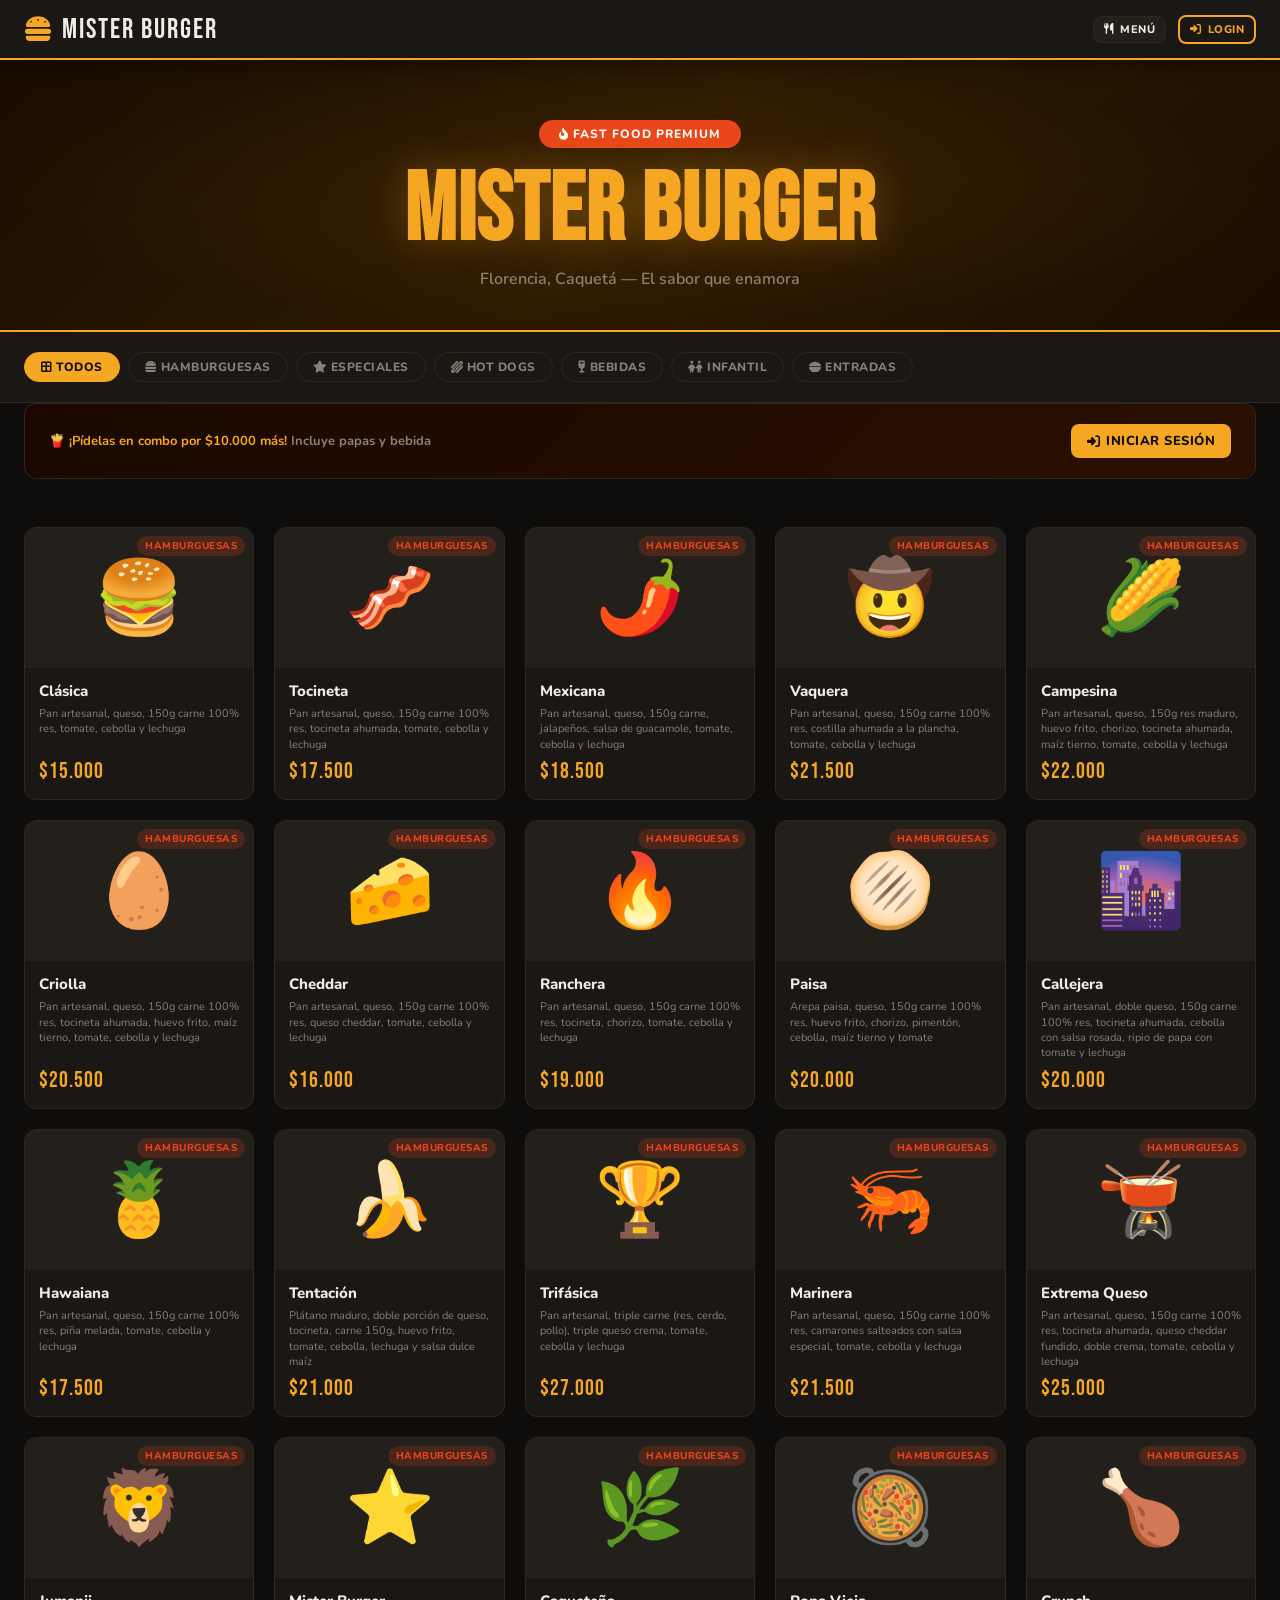
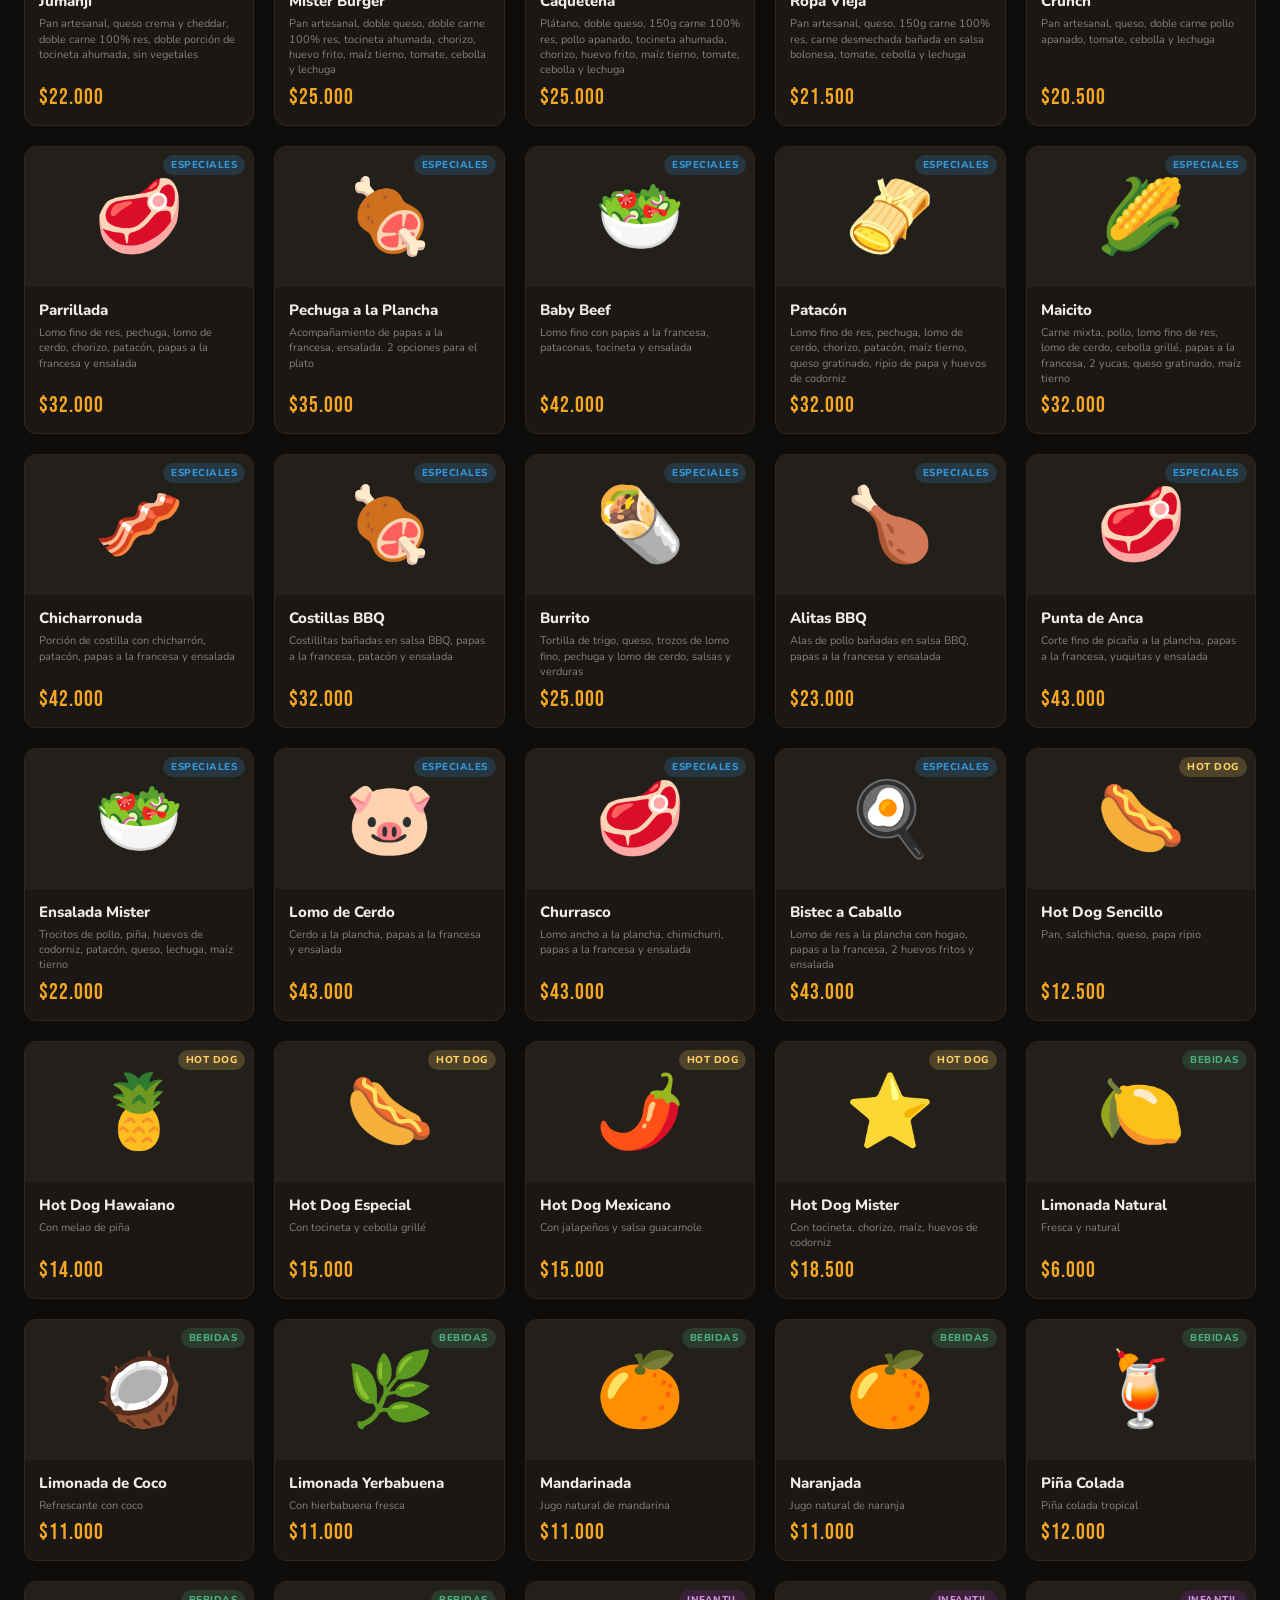
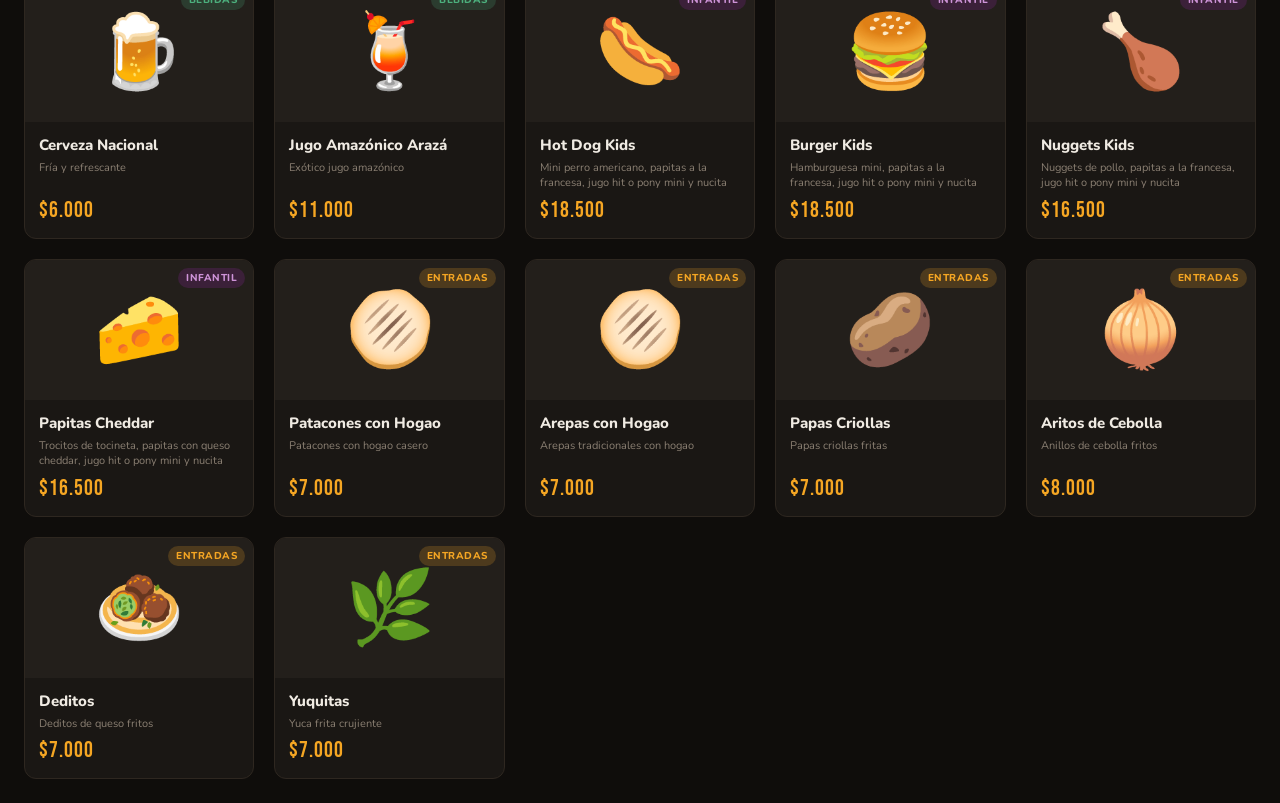
==== index.html @ 15175a5c "Add files via upload" ====
<!DOCTYPE html>
<html lang="es">
<head>
  <meta charset="UTF-8">
  <meta name="viewport" content="width=device-width, initial-scale=1.0">
  <title>Mister Burger — Sistema POS</title>

  <!-- Fuentes -->
  <link rel="preconnect" href="https://fonts.googleapis.com">
  <link href="https://fonts.googleapis.com/css2?family=Bebas+Neue&family=Nunito:wght@400;600;700;800;900&display=swap" rel="stylesheet">

  <!-- Iconos -->
  <link rel="stylesheet" href="https://cdnjs.cloudflare.com/ajax/libs/font-awesome/6.5.0/css/all.min.css">

  <!-- Estilos propios -->
  <link rel="stylesheet" href="styles.css">
</head>
<body>

  <!-- ====================================================
       CONTENEDOR DE NOTIFICACIONES (toast)
  ==================================================== -->
  <div id="notifications"></div>

  <!-- ====================================================
       NAVBAR
  ==================================================== -->
  <nav id="navbar">
    <div class="nav-brand" onclick="goHome()">
      <i class="fa-solid fa-burger"></i>
      <span>MISTER <span class="brand-red">BURGER</span></span>
    </div>

    <!-- Barra de búsqueda global -->
    <div class="nav-search" id="nav-search-wrap">
      <i class="fa-solid fa-magnifying-glass nav-search-icon"></i>
      <input type="text" id="global-search" class="nav-search-input"
             placeholder="Buscar producto, mesa..."
             oninput="globalSearch(this.value)"
             onfocus="openSearchDropdown()"
             onblur="closeSearchDropdown()">
      <div id="search-dropdown" class="search-dropdown hidden"></div>
    </div>

    <div class="nav-actions">
      <button class="btn btn-secondary btn-sm" onclick="showView('menu')">
        <i class="fa-solid fa-utensils"></i> Menú
      </button>
      <div id="nav-user-area"></div>
    </div>
  </nav>

  <!-- ====================================================
       VISTA: MENÚ PÚBLICO (invitado)
  ==================================================== -->
  <div id="view-menu" class="view active">

    <!-- Hero banner -->
    <div class="menu-hero">
      <div class="hero-badge">
        <i class="fa-solid fa-fire-flame-curved"></i> Fast Food Premium
      </div>
      <h1>MISTER BURGER</h1>
      <p>Florencia, Caquetá — El sabor que enamora</p>
    </div>

    <!-- Filtros por categoría -->
    <div class="menu-filters" id="menu-filters">
      <button class="filter-btn active" onclick="filterMenu('all', this)">
        <i class="fa-solid fa-border-all"></i> Todos
      </button>
      <button class="filter-btn" onclick="filterMenu('Hamburguesas', this)">
        <i class="fa-solid fa-burger"></i> Hamburguesas
      </button>
      <button class="filter-btn" onclick="filterMenu('Especiales', this)">
        <i class="fa-solid fa-star"></i> Especiales
      </button>
      <button class="filter-btn" onclick="filterMenu('Hot Dog', this)">
        <i class="fa-solid fa-hotdog"></i> Hot Dogs
      </button>
      <button class="filter-btn" onclick="filterMenu('Bebidas', this)">
        <i class="fa-solid fa-wine-glass"></i> Bebidas
      </button>
      <button class="filter-btn" onclick="filterMenu('Infantil', this)">
        <i class="fa-solid fa-children"></i> Infantil
      </button>
      <button class="filter-btn" onclick="filterMenu('Entradas', this)">
        <i class="fa-solid fa-bowl-food"></i> Entradas
      </button>
    </div>

    <!-- Banner combo -->
    <div class="menu-cta" id="menu-cta">
      <p>🍟 <strong>¡Pídelas en combo por $10.000 más!</strong> Incluye papas y bebida</p>
      <button class="btn btn-primary" onclick="showView('login')">
        <i class="fa-solid fa-right-to-bracket"></i> Iniciar sesión
      </button>
    </div>

    <!-- Grid de productos (llenado por JS) -->
    <div class="menu-grid" id="menu-grid"></div>

  </div><!-- /view-menu -->

  <!-- ====================================================
       VISTA: LOGIN
  ==================================================== -->
  <div id="view-login" class="view">
    <div class="login-wrapper">
      <div class="login-box">
        <div class="login-logo">
          <h2><i class="fa-solid fa-burger"></i> MB</h2>
          <p>Sistema POS</p>
        </div>
        <h3>Iniciar Sesión</h3>
        <div class="form-group">
          <label>Usuario</label>
          <input id="login-user" class="form-control" placeholder="usuario" type="text"
                 onkeyup="if(event.key==='Enter') doLogin()">
        </div>
        <div class="form-group">
          <label>Contraseña</label>
          <input id="login-pass" class="form-control" placeholder="••••••" type="password"
                 onkeyup="if(event.key==='Enter') doLogin()">
        </div>
        <button class="btn btn-primary w-full btn-lg" onclick="doLogin()">
          <i class="fa-solid fa-right-to-bracket"></i> Entrar
        </button>
        <div class="login-hint mt-2">
          <strong>Mesero:</strong> usuario <code>mesero</code> / pass <code>1234</code><br>
          <strong>Jefe:</strong> usuario <code>jefe</code> / pass <code>admin</code>
        </div>
      </div>
    </div>
  </div><!-- /view-login -->

  <!-- ====================================================
       VISTA: PANEL MESERO
  ==================================================== -->
  <div id="view-waiter" class="view">
    <div class="panel-layout">

      <!-- Sidebar mesero -->
      <aside class="sidebar" id="waiter-sidebar">
        <p class="sidebar-title">Principal</p>
        <div class="sidebar-nav-item active" onclick="waiterSection('tables')">
          <i class="fa-solid fa-table-cells"></i> Mesas
        </div>
        <div class="sidebar-nav-item" onclick="waiterSection('order')">
          <i class="fa-solid fa-receipt"></i> Pedido Activo
        </div>
        <div class="sidebar-nav-item" onclick="waiterSection('menu-preview')">
          <i class="fa-solid fa-utensils"></i> Ver Menú
        </div>
        <p class="sidebar-title sidebar-bottom">Sesión</p>
        <div class="sidebar-nav-item" onclick="logout()">
          <i class="fa-solid fa-right-from-bracket"></i> Cerrar Sesión
        </div>
      </aside>

      <!-- Contenido dinámico mesero -->
      <main class="panel-content" id="waiter-content"></main>

    </div>
  </div><!-- /view-waiter -->

  <!-- ====================================================
       VISTA: PANEL JEFE (ADMIN)
  ==================================================== -->
  <div id="view-boss" class="view">
    <div class="panel-layout">

      <!-- Sidebar jefe -->
      <aside class="sidebar" id="boss-sidebar">
        <p class="sidebar-title">Dashboard</p>
        <div class="sidebar-nav-item active" onclick="bossSection('dashboard')">
          <i class="fa-solid fa-chart-pie"></i> Resumen
        </div>
        <p class="sidebar-title">Operación</p>
        <div class="sidebar-nav-item" onclick="bossSection('tables')">
          <i class="fa-solid fa-table-cells"></i> Todas las Mesas
        </div>
        <div class="sidebar-nav-item" onclick="bossSection('orders')">
          <i class="fa-solid fa-list-check"></i> Todos los Pedidos
        </div>
        <p class="sidebar-title">Administración</p>
        <div class="sidebar-nav-item" onclick="bossSection('products')">
          <i class="fa-solid fa-box"></i> Productos
        </div>
        <p class="sidebar-title sidebar-bottom">Sesión</p>
        <div class="sidebar-nav-item" onclick="logout()">
          <i class="fa-solid fa-right-from-bracket"></i> Cerrar Sesión
        </div>
      </aside>

      <!-- Contenido dinámico jefe -->
      <main class="panel-content" id="boss-content"></main>

    </div>
  </div><!-- /view-boss -->

  <!-- ====================================================
       MODAL: FORMULARIO DE PRODUCTO (crear / editar)
  ==================================================== -->
  <div id="modal-product" class="modal-overlay hidden">
    <div class="modal">
      <div class="modal-header">
        <h3 id="modal-prod-title">Nuevo Producto</h3>
        <button class="modal-close" onclick="closeModal('modal-product')">
          <i class="fa-solid fa-xmark"></i>
        </button>
      </div>
      <div class="form-group">
        <label>Nombre</label>
        <input id="prod-name" class="form-control" placeholder="Ej: Hamburguesa Clásica">
      </div>
      <div class="form-group">
        <label>Descripción</label>
        <input id="prod-desc" class="form-control" placeholder="Ingredientes...">
      </div>
      <div class="form-group">
        <label>Precio (COP)</label>
        <input id="prod-price" class="form-control" type="number" placeholder="15000">
      </div>
      <div class="form-group">
        <label>Categoría</label>
        <select id="prod-cat" class="form-control">
          <option>Hamburguesas</option>
          <option>Especiales</option>
          <option>Hot Dog</option>
          <option>Bebidas</option>
          <option>Infantil</option>
          <option>Entradas</option>
        </select>
      </div>
      <div class="form-group">
        <label>Emoji / Icono</label>
        <input id="prod-emoji" class="form-control" placeholder="🍔">
      </div>
      <div class="form-group">
        <label>Estado</label>
        <select id="prod-status" class="form-control">
          <option value="active">Activo</option>
          <option value="inactive">Inactivo</option>
        </select>
      </div>
      <!-- Campo oculto para saber si es edición -->
      <input type="hidden" id="prod-edit-id">
      <div class="flex gap-1">
        <button class="btn btn-primary w-full" onclick="saveProduct()">
          <i class="fa-solid fa-floppy-disk"></i> Guardar
        </button>
        <button class="btn btn-secondary" onclick="closeModal('modal-product')">Cancelar</button>
      </div>
    </div>
  </div><!-- /modal-product -->

  <!-- ====================================================
       MODAL: CAMBIAR MESA (solo jefe)
  ==================================================== -->
  <div id="modal-move" class="modal-overlay hidden">
    <div class="modal">
      <div class="modal-header">
        <h3>Cambiar Mesa</h3>
        <button class="modal-close" onclick="closeModal('modal-move')">
          <i class="fa-solid fa-xmark"></i>
        </button>
      </div>
      <p class="modal-desc">Selecciona la mesa destino para mover el pedido actual:</p>
      <div class="tables-grid-sm" id="move-tables-grid"></div>
      <div class="flex gap-1 mt-2">
        <button class="btn btn-primary w-full" onclick="confirmMoveTable()">
          <i class="fa-solid fa-arrows-alt"></i> Mover Pedido
        </button>
        <button class="btn btn-secondary" onclick="closeModal('modal-move')">Cancelar</button>
      </div>
    </div>
  </div><!-- /modal-move -->

  <!-- ====================================================
       MODAL: AGREGAR PRODUCTO AL PEDIDO (con cantidad)
  ==================================================== -->
  <div id="modal-qty" class="modal-overlay hidden">
    <div class="modal">
      <div class="modal-header">
        <h3 id="modal-qty-title">Agregar Producto</h3>
        <button class="modal-close" onclick="closeModal('modal-qty')">
          <i class="fa-solid fa-xmark"></i>
        </button>
      </div>
      <div class="modal-product-preview">
        <div id="modal-qty-emoji" class="modal-emoji">🍔</div>
        <p id="modal-qty-desc" class="modal-prod-desc"></p>
        <p id="modal-qty-price" class="modal-prod-price"></p>
      </div>
      <div class="qty-row">
        <button class="qty-btn" onclick="changeQty(-1)">−</button>
        <span class="qty-val" id="modal-qty-val">1</span>
        <button class="qty-btn" onclick="changeQty(1)">+</button>
      </div>
      <div class="form-group">
        <label>Notas / Especificaciones</label>
        <input id="modal-qty-notes" class="form-control" placeholder="Sin cebolla, extra salsa...">
      </div>
      <button class="btn btn-primary w-full btn-lg" onclick="confirmAddToOrder()">
        <i class="fa-solid fa-plus"></i> Agregar al Pedido
      </button>
      <input type="hidden" id="modal-qty-pid">
    </div>
  </div><!-- /modal-qty -->

  <!-- ====================================================
       MODAL: CONFIRMAR PAGO Y LIBERAR MESA (solo jefe)
  ==================================================== -->
  <div id="modal-payment" class="modal-overlay hidden">
    <div class="modal">
      <div class="modal-header">
        <h3>💳 Confirmar Pago</h3>
        <button class="modal-close" onclick="closeModal('modal-payment')">
          <i class="fa-solid fa-xmark"></i>
        </button>
      </div>
      <div id="payment-summary" class="payment-summary"></div>
      <div class="form-group" style="margin-top:16px;">
        <label>Método de Pago</label>
        <select id="payment-method" class="form-control">
          <option value="efectivo">💵 Efectivo</option>
          <option value="nequi">📱 Nequi</option>
          <option value="bancolombia">🏦 Bancolombia</option>
          <option value="tarjeta">💳 Tarjeta</option>
        </select>
      </div>
      <div class="form-group">
        <label>Monto recibido (opcional)</label>
        <input id="payment-received" class="form-control" type="number"
               placeholder="Ej: 50000" oninput="calcChange()">
      </div>
      <div id="payment-change" class="payment-change hidden"></div>
      <div class="flex gap-1 mt-2">
        <button class="btn btn-success w-full btn-lg" onclick="confirmPayment()">
          <i class="fa-solid fa-circle-check"></i> Confirmar Pago y Liberar Mesa
        </button>
        <button class="btn btn-secondary" onclick="closeModal('modal-payment')">Cancelar</button>
      </div>
    </div>
  </div><!-- /modal-payment -->

  <!-- Script principal (cargado al final del body) -->
  <script src="app.js"></script>

</body>
</html>
---- styles.css ----
/* ==========================================================
   MISTER BURGER — Sistema POS
   styles.css
   Autor: generado con IA
   Descripción: Estilos completos para el sistema POS
========================================================== */

/* ----------------------------------------------------------
   1. VARIABLES CSS & RESET GLOBAL
---------------------------------------------------------- */
:root {
  --bg-dark:    #0f0d0b;
  --bg-card:    #1a1714;
  --bg-card2:   #231f1b;
  --accent:     #f5a623;
  --accent2:    #e8431a;
  --accent3:    #ffd166;
  --text:       #f0ebe3;
  --text-muted: #8a7f72;
  --text-dim:   #4a4238;
  --green:      #4caf7d;
  --red:        #e74c3c;
  --blue:       #3498db;
  --border:     #2e2720;
  --radius:     12px;
  --shadow:     0 8px 32px rgba(0, 0, 0, 0.5);
  --shadow-sm:  0 2px 12px rgba(0, 0, 0, 0.3);
}

*,
*::before,
*::after {
  box-sizing: border-box;
  margin: 0;
  padding: 0;
}

body {
  font-family: 'Nunito', sans-serif;
  background: var(--bg-dark);
  color: var(--text);
  min-height: 100vh;
  overflow-x: hidden;
}

/* ----------------------------------------------------------
   2. TIPOGRAFÍA
---------------------------------------------------------- */
h1, h2, h3, h4, .brand {
  font-family: 'Bebas Neue', sans-serif;
  letter-spacing: 1px;
}

/* ----------------------------------------------------------
   3. UTILIDADES
---------------------------------------------------------- */
.hidden       { display: none !important; }
.flex         { display: flex; }
.flex-col     { flex-direction: column; }
.gap-1        { gap: 8px; }
.gap-2        { gap: 16px; }
.gap-3        { gap: 24px; }
.items-center { align-items: center; }
.justify-between { justify-content: space-between; }
.wrap         { flex-wrap: wrap; }
.w-full       { width: 100%; }
.text-center  { text-align: center; }
.mt-1         { margin-top: 8px; }
.mt-2         { margin-top: 16px; }

/* Texto de color acento rojo en la marca */
.brand-red { color: var(--accent2); }

/* ----------------------------------------------------------
   4. BADGES
---------------------------------------------------------- */
.badge {
  display: inline-flex;
  align-items: center;
  gap: 4px;
  padding: 3px 10px;
  border-radius: 20px;
  font-size: 11px;
  font-weight: 800;
  text-transform: uppercase;
  letter-spacing: 0.5px;
}
.badge-green  { background: rgba(76,175,125,0.15); color: var(--green); border: 1px solid rgba(76,175,125,0.3); }
.badge-red    { background: rgba(231,76,60,0.15);  color: var(--red);   border: 1px solid rgba(231,76,60,0.3); }
.badge-orange { background: rgba(245,166,35,0.15); color: var(--accent);border: 1px solid rgba(245,166,35,0.3); }
.badge-blue   { background: rgba(52,152,219,0.15); color: var(--blue);  border: 1px solid rgba(52,152,219,0.3); }

/* ----------------------------------------------------------
   5. SCROLLBAR PERSONALIZADO
---------------------------------------------------------- */
::-webkit-scrollbar       { width: 6px; }
::-webkit-scrollbar-track { background: var(--bg-dark); }
::-webkit-scrollbar-thumb { background: var(--border); border-radius: 3px; }

/* ----------------------------------------------------------
   6. NOTIFICACIONES TOAST
---------------------------------------------------------- */
#notifications {
  position: fixed;
  top: 20px;
  right: 20px;
  z-index: 9999;
  display: flex;
  flex-direction: column;
  gap: 8px;
  pointer-events: none;
}

.notif {
  background: var(--bg-card2);
  border: 1px solid var(--border);
  border-left: 4px solid var(--accent);
  padding: 12px 18px;
  border-radius: var(--radius);
  font-size: 13px;
  font-weight: 700;
  color: var(--text);
  box-shadow: var(--shadow);
  animation: notifIn 0.3s ease;
  display: flex;
  align-items: center;
  gap: 10px;
  pointer-events: auto;
  max-width: 280px;
}
.notif.success { border-left-color: var(--green); }
.notif.error   { border-left-color: var(--red); }
.notif.info    { border-left-color: var(--blue); }

@keyframes notifIn {
  from { opacity: 0; transform: translateX(30px); }
  to   { opacity: 1; transform: translateX(0); }
}
@keyframes notifOut {
  from { opacity: 1; transform: translateX(0); }
  to   { opacity: 0; transform: translateX(30px); }
}

/* ----------------------------------------------------------
   7. NAVBAR
---------------------------------------------------------- */
#navbar {
  background: var(--bg-card);
  border-bottom: 2px solid var(--accent);
  padding: 0 24px;
  height: 60px;
  display: flex;
  align-items: center;
  justify-content: space-between;
  position: sticky;
  top: 0;
  z-index: 100;
  box-shadow: 0 4px 20px rgba(0, 0, 0, 0.4);
}

.nav-brand {
  font-family: 'Bebas Neue', sans-serif;
  font-size: 28px;
  letter-spacing: 2px;
  color: var(--accent);
  display: flex;
  align-items: center;
  gap: 8px;
  cursor: pointer;
}
.nav-brand span { color: var(--text); }

.nav-actions {
  display: flex;
  align-items: center;
  gap: 12px;
}

.nav-user {
  display: flex;
  align-items: center;
  gap: 8px;
  font-size: 13px;
  font-weight: 700;
  color: var(--text-muted);
}
.nav-user .avatar {
  width: 32px;
  height: 32px;
  border-radius: 50%;
  background: var(--accent);
  display: flex;
  align-items: center;
  justify-content: center;
  font-size: 14px;
  font-weight: 900;
  color: var(--bg-dark);
}

/* ----------------------------------------------------------
   8. BOTONES
---------------------------------------------------------- */
.btn {
  display: inline-flex;
  align-items: center;
  gap: 6px;
  padding: 8px 16px;
  border-radius: 8px;
  border: none;
  font-family: 'Nunito', sans-serif;
  font-size: 13px;
  font-weight: 800;
  cursor: pointer;
  transition: all 0.2s;
  text-transform: uppercase;
  letter-spacing: 0.5px;
  text-decoration: none;
}
.btn:active { transform: scale(0.97); }

.btn-primary   { background: var(--accent);  color: var(--bg-dark); }
.btn-primary:hover { background: var(--accent3); }

.btn-danger    { background: var(--accent2); color: white; }
.btn-danger:hover  { background: #c0392b; }

.btn-success   { background: var(--green);   color: white; }
.btn-success:hover { background: #3a9668; }

.btn-secondary { background: var(--bg-card2); color: var(--text); border: 1px solid var(--border); }
.btn-secondary:hover { background: var(--border); }

.btn-blue      { background: var(--blue);    color: white; }
.btn-blue:hover    { background: #2980b9; }

.btn-outline {
  background: transparent;
  border: 2px solid var(--accent);
  color: var(--accent);
}
.btn-outline:hover { background: var(--accent); color: var(--bg-dark); }

.btn-sm   { padding: 5px 10px; font-size: 11px; }
.btn-lg   { padding: 12px 28px; font-size: 15px; }
.btn-icon { padding: 8px; width: 34px; height: 34px; justify-content: center; }

/* ----------------------------------------------------------
   9. FORMULARIOS
---------------------------------------------------------- */
.form-group {
  display: flex;
  flex-direction: column;
  gap: 6px;
  margin-bottom: 16px;
}
.form-group label {
  font-size: 12px;
  font-weight: 800;
  text-transform: uppercase;
  color: var(--text-muted);
  letter-spacing: 0.5px;
}
.form-control {
  background: var(--bg-dark);
  border: 1.5px solid var(--border);
  color: var(--text);
  padding: 10px 14px;
  border-radius: 8px;
  font-family: 'Nunito', sans-serif;
  font-size: 14px;
  font-weight: 600;
  transition: border-color 0.2s;
  outline: none;
  width: 100%;
}
.form-control:focus  { border-color: var(--accent); }
.form-control option { background: var(--bg-card2); }

/* ----------------------------------------------------------
   10. CARD GENÉRICA
---------------------------------------------------------- */
.card {
  background: var(--bg-card);
  border: 1px solid var(--border);
  border-radius: var(--radius);
  padding: 20px;
  box-shadow: var(--shadow-sm);
}

/* ----------------------------------------------------------
   11. VISTAS (SPA routing)
---------------------------------------------------------- */
.view { display: none; min-height: calc(100vh - 60px); }
.view.active { display: block; }

/* ----------------------------------------------------------
   12. VISTA: MENÚ PÚBLICO
---------------------------------------------------------- */
.menu-hero {
  background: linear-gradient(135deg, #1a0d00 0%, #2d1a00 50%, #1a0d00 100%);
  padding: 60px 24px 40px;
  text-align: center;
  position: relative;
  overflow: hidden;
  border-bottom: 2px solid var(--accent);
}
.menu-hero::before {
  content: '';
  position: absolute;
  inset: 0;
  background: radial-gradient(ellipse at center, rgba(245,166,35,0.08) 0%, transparent 70%);
}
.menu-hero h1 {
  font-size: clamp(48px, 8vw, 96px);
  color: var(--accent);
  line-height: 1;
  text-shadow: 0 0 40px rgba(245,166,35,0.3);
}
.menu-hero p {
  color: var(--text-muted);
  font-size: 16px;
  margin-top: 8px;
  font-weight: 600;
}
.hero-badge {
  display: inline-block;
  background: var(--accent2);
  color: white;
  padding: 6px 20px;
  border-radius: 20px;
  font-size: 12px;
  font-weight: 800;
  text-transform: uppercase;
  letter-spacing: 1px;
  margin-bottom: 16px;
}

/* Barra de filtros */
.menu-filters {
  display: flex;
  gap: 8px;
  flex-wrap: wrap;
  padding: 20px 24px;
  background: var(--bg-card);
  border-bottom: 1px solid var(--border);
  position: sticky;
  top: 60px;
  z-index: 90;
}

.filter-btn {
  padding: 6px 16px;
  border-radius: 20px;
  border: 1.5px solid var(--border);
  background: transparent;
  color: var(--text-muted);
  font-family: 'Nunito', sans-serif;
  font-size: 12px;
  font-weight: 800;
  cursor: pointer;
  transition: all 0.2s;
  text-transform: uppercase;
  letter-spacing: 0.5px;
}
.filter-btn:hover,
.filter-btn.active {
  background: var(--accent);
  border-color: var(--accent);
  color: var(--bg-dark);
}

/* Banner CTA */
.menu-cta {
  background: linear-gradient(135deg, #1a0800, #2a1000);
  border: 1px solid var(--border);
  border-radius: var(--radius);
  padding: 20px 24px;
  margin: 0 24px 24px;
  display: flex;
  align-items: center;
  justify-content: space-between;
  gap: 16px;
  flex-wrap: wrap;
}
.menu-cta p       { color: var(--text-muted); font-size: 13px; font-weight: 700; }
.menu-cta p strong { color: var(--accent); }

/* Grid de tarjetas de producto */
.menu-grid {
  display: grid;
  grid-template-columns: repeat(auto-fill, minmax(220px, 1fr));
  gap: 20px;
  padding: 24px;
}

/* Tarjeta de producto (menú público) */
.product-card {
  background: var(--bg-card);
  border: 1px solid var(--border);
  border-radius: var(--radius);
  overflow: hidden;
  transition: all 0.25s;
  cursor: default;
  display: flex;
  flex-direction: column;
}
.product-card:hover {
  border-color: var(--accent);
  transform: translateY(-4px);
  box-shadow: 0 12px 40px rgba(245,166,35,0.15);
}
.product-card.inactive { opacity: 0.4; }

.product-card .prod-img {
  height: 140px;
  background: var(--bg-card2);
  display: flex;
  align-items: center;
  justify-content: center;
  font-size: 64px;
  overflow: hidden;
  position: relative;
}
.product-card .prod-img img {
  width: 100%;
  height: 100%;
  object-fit: cover;
}
.product-card .prod-cat {
  position: absolute;
  top: 8px;
  right: 8px;
  font-size: 10px;
  font-weight: 800;
  text-transform: uppercase;
  padding: 3px 8px;
  border-radius: 10px;
  letter-spacing: 0.5px;
}
.product-card .prod-body {
  padding: 14px;
  flex: 1;
  display: flex;
  flex-direction: column;
  gap: 6px;
}
.product-card .prod-name  { font-size: 15px; font-weight: 800; color: var(--text); line-height: 1.2; }
.product-card .prod-desc  { font-size: 11px; color: var(--text-muted); flex: 1; line-height: 1.4; }
.product-card .prod-price {
  font-family: 'Bebas Neue', sans-serif;
  font-size: 22px;
  color: var(--accent);
  letter-spacing: 1px;
}
.product-card .prod-actions { padding: 0 14px 14px; display: flex; gap: 6px; }

/* Colores por categoría */
.cat-hamburguesas { background: rgba(232,67,26,0.2);  color: #e8431a; }
.cat-especiales   { background: rgba(52,152,219,0.2); color: #3498db; }
.cat-hot-dog      { background: rgba(255,209,102,0.2);color: #ffd166; }
.cat-bebidas      { background: rgba(76,175,125,0.2); color: #4caf7d; }
.cat-infantil     { background: rgba(156,39,176,0.2); color: #ce93d8; }
.cat-entradas     { background: rgba(245,166,35,0.2); color: #f5a623; }

/* ----------------------------------------------------------
   13. VISTA: LOGIN
---------------------------------------------------------- */
.login-wrapper {
  display: flex;
  align-items: center;
  justify-content: center;
  min-height: calc(100vh - 60px);
  background: radial-gradient(ellipse at center, #1a0d00 0%, #0f0d0b 70%);
}
.login-box {
  background: var(--bg-card);
  border: 1px solid var(--border);
  border-radius: 20px;
  padding: 48px 40px;
  width: 100%;
  max-width: 400px;
  box-shadow: var(--shadow);
}
.login-logo { text-align: center; margin-bottom: 32px; }
.login-logo h2 { font-size: 48px; color: var(--accent); line-height: 1; }
.login-logo p  { color: var(--text-muted); font-size: 12px; font-weight: 700; text-transform: uppercase; letter-spacing: 1px; }
.login-box h3  { font-size: 20px; margin-bottom: 24px; color: var(--text); }

.login-hint {
  background: var(--bg-dark);
  border: 1px solid var(--border);
  border-radius: 8px;
  padding: 12px;
  margin-top: 16px;
  font-size: 11px;
  color: var(--text-muted);
  line-height: 1.7;
}
.login-hint strong { color: var(--accent); }

/* ----------------------------------------------------------
   14. PANELS (mesero / jefe)
---------------------------------------------------------- */
.panel-layout {
  display: grid;
  grid-template-columns: 260px 1fr;
  min-height: calc(100vh - 60px);
}

/* Sidebar */
.sidebar {
  background: var(--bg-card);
  border-right: 1px solid var(--border);
  padding: 20px 0;
  display: flex;
  flex-direction: column;
  position: sticky;
  top: 60px;
  height: calc(100vh - 60px);
  overflow-y: auto;
}

.sidebar-title {
  font-size: 11px;
  font-weight: 800;
  text-transform: uppercase;
  color: var(--text-dim);
  letter-spacing: 1px;
  padding: 0 20px;
  margin-bottom: 8px;
  margin-top: 16px;
}
.sidebar-title:first-child { margin-top: 0; }
/* Para empujar el bloque "Sesión" al fondo */
.sidebar-bottom { margin-top: auto; }

.sidebar-nav-item {
  display: flex;
  align-items: center;
  gap: 12px;
  padding: 10px 20px;
  font-size: 13px;
  font-weight: 700;
  color: var(--text-muted);
  cursor: pointer;
  transition: all 0.2s;
  border-left: 3px solid transparent;
}
.sidebar-nav-item:hover {
  color: var(--text);
  background: var(--bg-card2);
}
.sidebar-nav-item.active {
  color: var(--accent);
  border-left-color: var(--accent);
  background: rgba(245,166,35,0.05);
}
.sidebar-nav-item i { width: 18px; text-align: center; font-size: 14px; }

/* Área de contenido principal */
.panel-content { overflow-y: auto; padding: 24px; }

.panel-header { margin-bottom: 24px; }
.panel-header h2 { font-size: 36px; color: var(--text); }
.panel-header p  { color: var(--text-muted); font-size: 13px; margin-top: 4px; }

/* ----------------------------------------------------------
   15. MESAS
---------------------------------------------------------- */
.tables-grid {
  display: grid;
  grid-template-columns: repeat(auto-fill, minmax(140px, 1fr));
  gap: 16px;
}

.table-card {
  background: var(--bg-card2);
  border: 2px solid var(--border);
  border-radius: var(--radius);
  padding: 20px 16px;
  text-align: center;
  cursor: pointer;
  transition: all 0.25s;
  display: flex;
  flex-direction: column;
  align-items: center;
  gap: 8px;
}
.table-card:hover             { border-color: var(--accent); transform: translateY(-2px); }
.table-card.occupied          { border-color: var(--accent2); background: rgba(232,67,26,0.05); }
.table-card.selected          { border-color: var(--accent); background: rgba(245,166,35,0.08); box-shadow: 0 0 20px rgba(245,166,35,0.2); }
.table-card.free              { border-color: var(--green); }

.table-card .table-icon       { font-size: 32px; }
.table-card .table-num        { font-family: 'Bebas Neue', sans-serif; font-size: 28px; color: var(--text); }
.table-card .table-status     { font-size: 11px; font-weight: 800; text-transform: uppercase; color: var(--text-muted); }
.table-card.occupied .table-status { color: var(--accent2); }
.table-card.free     .table-status { color: var(--green); }
.table-card .table-total      { font-size: 12px; color: var(--accent); font-weight: 800; }

/* ----------------------------------------------------------
   16. PANEL DE PEDIDO
---------------------------------------------------------- */
.order-layout {
  display: grid;
  grid-template-columns: 1fr 360px;
  gap: 20px;
  height: calc(100vh - 180px);
}

/* Panel izquierdo: productos disponibles */
.products-panel { overflow-y: auto; }
.products-panel .search-bar { display: flex; gap: 8px; margin-bottom: 16px; }
.products-panel .search-bar input { flex: 1; }

.order-products-grid {
  display: grid;
  grid-template-columns: repeat(auto-fill, minmax(160px, 1fr));
  gap: 12px;
}

.order-product-card {
  background: var(--bg-card2);
  border: 1.5px solid var(--border);
  border-radius: 10px;
  padding: 12px;
  cursor: pointer;
  transition: all 0.2s;
  display: flex;
  flex-direction: column;
  gap: 6px;
  text-align: center;
}
.order-product-card:hover { border-color: var(--accent); background: rgba(245,166,35,0.04); }
.order-product-card .op-emoji { font-size: 32px; display: block; }
.order-product-card .op-name  { font-size: 12px; font-weight: 800; color: var(--text); line-height: 1.2; }
.order-product-card .op-price { font-family: 'Bebas Neue', sans-serif; font-size: 18px; color: var(--accent); }
.order-product-card .op-cat   { font-size: 10px; color: var(--text-muted); font-weight: 700; }

/* Panel derecho: carrito del pedido */
.cart-panel {
  background: var(--bg-card);
  border: 1px solid var(--border);
  border-radius: var(--radius);
  display: flex;
  flex-direction: column;
  overflow: hidden;
}
.cart-header {
  padding: 16px 20px;
  border-bottom: 1px solid var(--border);
  display: flex;
  align-items: center;
  justify-content: space-between;
}
.cart-header h3 { font-size: 22px; }

.cart-items {
  flex: 1;
  overflow-y: auto;
  padding: 12px;
  display: flex;
  flex-direction: column;
  gap: 8px;
}

/* Ítem individual del carrito */
.cart-item {
  background: var(--bg-card2);
  border: 1px solid var(--border);
  border-radius: 8px;
  padding: 10px 12px;
  display: flex;
  align-items: center;
  gap: 10px;
  transition: all 0.2s;
}
.cart-item.cancelled {
  opacity: 0.5;
  border-color: var(--red);
  background: rgba(231,76,60,0.05);
}
.cart-item.cancelled .ci-name {
  text-decoration: line-through;
  color: var(--text-muted);
}

.cart-item .ci-emoji { font-size: 22px; flex-shrink: 0; }
.cart-item .ci-info  { flex: 1; min-width: 0; }
.cart-item .ci-name  { font-size: 12px; font-weight: 800; white-space: nowrap; overflow: hidden; text-overflow: ellipsis; }
.cart-item .ci-price { font-size: 11px; color: var(--accent); font-weight: 700; }
.cart-item .ci-notes { font-size: 10px; color: var(--text-muted); font-style: italic; }

.cart-item .ci-cancelled-badge {
  font-size: 9px;
  font-weight: 900;
  text-transform: uppercase;
  color: var(--red);
  background: rgba(231,76,60,0.15);
  padding: 2px 6px;
  border-radius: 4px;
  letter-spacing: 0.5px;
}

.cart-item .ci-cancel-btn {
  background: none;
  border: none;
  cursor: pointer;
  color: var(--text-muted);
  font-size: 14px;
  padding: 4px;
  transition: color 0.2s;
  flex-shrink: 0;
}
.cart-item .ci-cancel-btn:hover { color: var(--red); }

/* Estado vacío del carrito */
.cart-empty {
  flex: 1;
  display: flex;
  flex-direction: column;
  align-items: center;
  justify-content: center;
  color: var(--text-dim);
  gap: 12px;
  padding: 40px;
  text-align: center;
}
.cart-empty i { font-size: 48px; }

/* Pie del carrito: resumen y totales */
.cart-footer { padding: 16px 20px; border-top: 1px solid var(--border); }

.cart-summary .summary-row {
  display: flex;
  justify-content: space-between;
  align-items: center;
  font-size: 13px;
  color: var(--text-muted);
  margin-bottom: 6px;
}
.cart-summary .summary-row.total {
  font-size: 18px;
  font-family: 'Bebas Neue', sans-serif;
  color: var(--text);
  padding-top: 8px;
  border-top: 1px solid var(--border);
  margin-top: 8px;
}
.cart-summary .summary-row.total span:last-child {
  color: var(--accent);
  font-size: 22px;
}

/* ----------------------------------------------------------
   17. ADMINISTRACIÓN DE PRODUCTOS (jefe)
---------------------------------------------------------- */
.admin-toolbar {
  display: flex;
  align-items: center;
  gap: 12px;
  margin-bottom: 20px;
  flex-wrap: wrap;
}

.admin-products-table {
  width: 100%;
  border-collapse: collapse;
}
.admin-products-table th {
  background: var(--bg-card2);
  color: var(--text-muted);
  font-size: 11px;
  font-weight: 800;
  text-transform: uppercase;
  letter-spacing: 0.5px;
  padding: 10px 14px;
  text-align: left;
  border-bottom: 2px solid var(--border);
}
.admin-products-table td {
  padding: 12px 14px;
  border-bottom: 1px solid var(--border);
  font-size: 13px;
  vertical-align: middle;
}
.admin-products-table tr:hover td { background: rgba(255,255,255,0.02); }

.prod-thumb {
  width: 48px;
  height: 48px;
  border-radius: 8px;
  background: var(--bg-card2);
  display: flex;
  align-items: center;
  justify-content: center;
  font-size: 24px;
}

/* ----------------------------------------------------------
   18. MODALES
---------------------------------------------------------- */
.modal-overlay {
  position: fixed;
  inset: 0;
  background: rgba(0, 0, 0, 0.7);
  z-index: 200;
  display: flex;
  align-items: center;
  justify-content: center;
  backdrop-filter: blur(4px);
  animation: fadeIn 0.2s;
}
.modal-overlay.hidden { display: none; }

.modal {
  background: var(--bg-card);
  border: 1px solid var(--border);
  border-radius: 20px;
  padding: 32px;
  width: 100%;
  max-width: 480px;
  max-height: 90vh;
  overflow-y: auto;
  box-shadow: var(--shadow);
  animation: slideUp 0.25s ease;
}

.modal-header {
  display: flex;
  align-items: center;
  justify-content: space-between;
  margin-bottom: 24px;
}
.modal-header h3 { font-size: 28px; }

.modal-close {
  background: none;
  border: none;
  color: var(--text-muted);
  font-size: 20px;
  cursor: pointer;
  padding: 4px;
  transition: color 0.2s;
}
.modal-close:hover { color: var(--text); }

.modal-desc { color: var(--text-muted); font-size: 13px; margin-bottom: 4px; }

/* Vista previa del producto en el modal de cantidad */
.modal-product-preview {
  text-align: center;
  padding: 20px 0;
}
.modal-emoji      { font-size: 64px; }
.modal-prod-desc  { color: var(--text-muted); font-size: 13px; margin-top: 8px; }
.modal-prod-price {
  font-family: 'Bebas Neue', sans-serif;
  font-size: 32px;
  color: var(--accent);
  margin-top: 8px;
}

/* Control de cantidad */
.qty-row {
  display: flex;
  align-items: center;
  justify-content: center;
  gap: 20px;
  margin-bottom: 20px;
}
.qty-btn {
  width: 28px;
  height: 28px;
  border-radius: 50%;
  border: none;
  display: flex;
  align-items: center;
  justify-content: center;
  cursor: pointer;
  font-size: 16px;
  font-weight: 900;
  background: var(--border);
  color: var(--text);
  transition: all 0.2s;
}
.qty-btn:hover { background: var(--accent); color: var(--bg-dark); }
.qty-val {
  font-size: 16px;
  font-weight: 800;
  min-width: 24px;
  text-align: center;
  color: var(--text);
}

@keyframes fadeIn  { from { opacity: 0; } to { opacity: 1; } }
@keyframes slideUp { from { opacity: 0; transform: translateY(20px); } to { opacity: 1; transform: translateY(0); } }

/* ----------------------------------------------------------
   19. ESTADÍSTICAS (dashboard jefe)
---------------------------------------------------------- */
.stats-grid {
  display: grid;
  grid-template-columns: repeat(auto-fill, minmax(180px, 1fr));
  gap: 16px;
  margin-bottom: 24px;
}
.stat-card {
  background: var(--bg-card2);
  border: 1px solid var(--border);
  border-radius: var(--radius);
  padding: 20px;
}
.stat-card .stat-label {
  font-size: 11px;
  font-weight: 800;
  text-transform: uppercase;
  color: var(--text-muted);
  letter-spacing: 0.5px;
  margin-bottom: 8px;
}
.stat-card .stat-value {
  font-family: 'Bebas Neue', sans-serif;
  font-size: 42px;
  color: var(--accent);
  line-height: 1;
}
.stat-card .stat-sub { font-size: 12px; color: var(--text-muted); margin-top: 4px; }

/* ----------------------------------------------------------
   20. MODAL DE CAMBIO DE MESA
---------------------------------------------------------- */
.tables-grid-sm {
  display: grid;
  grid-template-columns: repeat(auto-fill, minmax(90px, 1fr));
  gap: 10px;
  margin-top: 16px;
}
.table-sm {
  background: var(--bg-card2);
  border: 2px solid var(--border);
  border-radius: 8px;
  padding: 12px 8px;
  text-align: center;
  cursor: pointer;
  transition: all 0.2s;
}
.table-sm:hover          { border-color: var(--accent); }
.table-sm.selected       { border-color: var(--accent); background: rgba(245,166,35,0.08); }
.table-sm .ts-num        { font-family: 'Bebas Neue', sans-serif; font-size: 24px; color: var(--text); }
.table-sm .ts-status     { font-size: 10px; color: var(--text-muted); font-weight: 700; }

/* ----------------------------------------------------------
   21. LISTADO DE PEDIDOS (todos los pedidos)
---------------------------------------------------------- */
.orders-list { display: flex; flex-direction: column; gap: 12px; }

.order-card {
  background: var(--bg-card2);
  border: 1px solid var(--border);
  border-radius: var(--radius);
  padding: 16px 20px;
}
.order-card-header {
  display: flex;
  align-items: center;
  justify-content: space-between;
  margin-bottom: 12px;
}
.order-card-header h4 { font-size: 20px; }

.order-items-mini { display: flex; flex-wrap: wrap; gap: 6px; }
.order-item-mini {
  background: var(--bg-card);
  border: 1px solid var(--border);
  border-radius: 6px;
  padding: 4px 10px;
  font-size: 11px;
  font-weight: 700;
  color: var(--text-muted);
}
.order-item-mini.cancelled {
  text-decoration: line-through;
  color: var(--red);
  border-color: rgba(231,76,60,0.3);
}

/* ----------------------------------------------------------
   22. RESPONSIVE
---------------------------------------------------------- */
@media (max-width: 900px) {
  .panel-layout {
    grid-template-columns: 1fr;
  }
  .sidebar {
    position: fixed;
    left: -280px;
    top: 60px;
    width: 260px;
    height: calc(100vh - 60px);
    z-index: 150;
    transition: left 0.3s;
  }
  .sidebar.open { left: 0; }
  .order-layout {
    grid-template-columns: 1fr;
    height: auto;
  }
  .cart-panel { height: 400px; }
}

@media (max-width: 600px) {
  .menu-grid {
    grid-template-columns: repeat(auto-fill, minmax(160px, 1fr));
    gap: 12px;
    padding: 16px;
  }
  .login-box {
    padding: 32px 24px;
    margin: 16px;
  }
}

/* ==========================================================
   23. BÚSQUEDA GLOBAL EN NAVBAR
========================================================== */
.nav-search {
  position: relative;
  display: flex;
  align-items: center;
  flex: 1;
  max-width: 340px;
  margin: 0 16px;
}
.nav-search-icon {
  position: absolute;
  left: 12px;
  color: var(--text-muted);
  font-size: 13px;
  pointer-events: none;
  z-index: 1;
}
.nav-search-input {
  width: 100%;
  background: var(--bg-card2);
  border: 1.5px solid var(--border);
  color: var(--text);
  padding: 7px 12px 7px 34px;
  border-radius: 20px;
  font-family: 'Nunito', sans-serif;
  font-size: 13px;
  font-weight: 600;
  outline: none;
  transition: border-color 0.2s;
}
.nav-search-input:focus {
  border-color: var(--accent);
}
.nav-search-input::placeholder { color: var(--text-dim); }

/* Dropdown de resultados */
.search-dropdown {
  position: absolute;
  top: calc(100% + 8px);
  left: 0;
  right: 0;
  background: var(--bg-card);
  border: 1px solid var(--border);
  border-radius: var(--radius);
  box-shadow: var(--shadow);
  z-index: 500;
  max-height: 360px;
  overflow-y: auto;
}
.search-group-title {
  font-size: 10px;
  font-weight: 900;
  text-transform: uppercase;
  color: var(--text-dim);
  letter-spacing: 1px;
  padding: 10px 14px 4px;
}
.search-result-item {
  display: flex;
  align-items: center;
  gap: 10px;
  padding: 8px 14px;
  cursor: pointer;
  transition: background 0.15s;
  font-size: 13px;
  font-weight: 700;
}
.search-result-item:hover {
  background: var(--bg-card2);
}
.search-result-item .sr-emoji { font-size: 20px; flex-shrink: 0; }
.search-result-item .sr-info  { flex: 1; }
.search-result-item .sr-name  { color: var(--text); }
.search-result-item .sr-sub   { font-size: 11px; color: var(--text-muted); font-weight: 600; margin-top: 1px; }
.search-result-item .sr-price { font-family: 'Bebas Neue', sans-serif; font-size: 16px; color: var(--accent); }
.search-no-results {
  padding: 20px;
  text-align: center;
  color: var(--text-muted);
  font-size: 13px;
  font-weight: 700;
}

/* ==========================================================
   24. PISOS — TABS DE NAVEGACIÓN
========================================================== */
.floor-tabs {
  display: flex;
  gap: 0;
  margin-bottom: 20px;
  background: var(--bg-card2);
  border: 1px solid var(--border);
  border-radius: var(--radius);
  padding: 4px;
}
.floor-tab {
  flex: 1;
  display: flex;
  align-items: center;
  justify-content: center;
  gap: 8px;
  padding: 10px 16px;
  border-radius: 8px;
  border: none;
  background: transparent;
  color: var(--text-muted);
  font-family: 'Nunito', sans-serif;
  font-size: 13px;
  font-weight: 800;
  cursor: pointer;
  transition: all 0.2s;
  text-transform: uppercase;
  letter-spacing: 0.5px;
}
.floor-tab:hover { color: var(--text); background: var(--border); }
.floor-tab.active {
  background: var(--accent);
  color: var(--bg-dark);
}
.floor-tab .floor-count {
  background: rgba(0,0,0,0.2);
  border-radius: 10px;
  padding: 1px 7px;
  font-size: 11px;
}
.floor-tab.active .floor-count { background: rgba(0,0,0,0.25); }

/* Separador de piso con label */
.floor-section-label {
  display: flex;
  align-items: center;
  gap: 12px;
  margin-bottom: 14px;
}
.floor-section-label h3 {
  font-size: 22px;
  color: var(--text);
  white-space: nowrap;
}
.floor-section-label::after {
  content: '';
  flex: 1;
  height: 1px;
  background: var(--border);
}

/* ==========================================================
   25. ESTADO: PENDIENTE DE PAGO (tabla/mesa)
========================================================== */
.table-card.pending-payment {
  border-color: #f0c040;
  background: rgba(240,192,64,0.06);
}
.table-card.pending-payment .table-status { color: #f0c040; }

/* Badge de pago pendiente */
.badge-yellow {
  background: rgba(240,192,64,0.15);
  color: #f0c040;
  border: 1px solid rgba(240,192,64,0.3);
}

/* ==========================================================
   26. MODAL DE PAGO
========================================================== */
.payment-summary {
  background: var(--bg-card2);
  border: 1px solid var(--border);
  border-radius: var(--radius);
  padding: 16px 20px;
}
.payment-summary .ps-table {
  font-size: 22px;
  font-family: 'Bebas Neue', sans-serif;
  color: var(--text);
  margin-bottom: 10px;
}
.payment-summary .ps-items {
  display: flex;
  flex-direction: column;
  gap: 6px;
  max-height: 180px;
  overflow-y: auto;
  margin-bottom: 12px;
}
.payment-summary .ps-item {
  display: flex;
  justify-content: space-between;
  font-size: 12px;
  color: var(--text-muted);
  font-weight: 700;
}
.payment-summary .ps-item.cancelled {
  text-decoration: line-through;
  opacity: 0.4;
}
.payment-summary .ps-total {
  display: flex;
  justify-content: space-between;
  align-items: center;
  border-top: 1px solid var(--border);
  padding-top: 10px;
  font-family: 'Bebas Neue', sans-serif;
  font-size: 24px;
}
.payment-summary .ps-total span:last-child { color: var(--accent); font-size: 28px; }

.payment-change {
  background: rgba(76,175,125,0.1);
  border: 1px solid rgba(76,175,125,0.3);
  border-radius: 8px;
  padding: 10px 16px;
  font-size: 14px;
  font-weight: 800;
  color: var(--green);
  text-align: center;
  margin-top: -8px;
}

/* ==========================================================
   27. RESPONSIVE EXTRA — navbar con búsqueda
========================================================== */
@media (max-width: 768px) {
  .nav-search { max-width: 180px; margin: 0 8px; }
  .nav-search-input { font-size: 12px; }
}
@media (max-width: 520px) {
  .nav-search { display: none; }
}
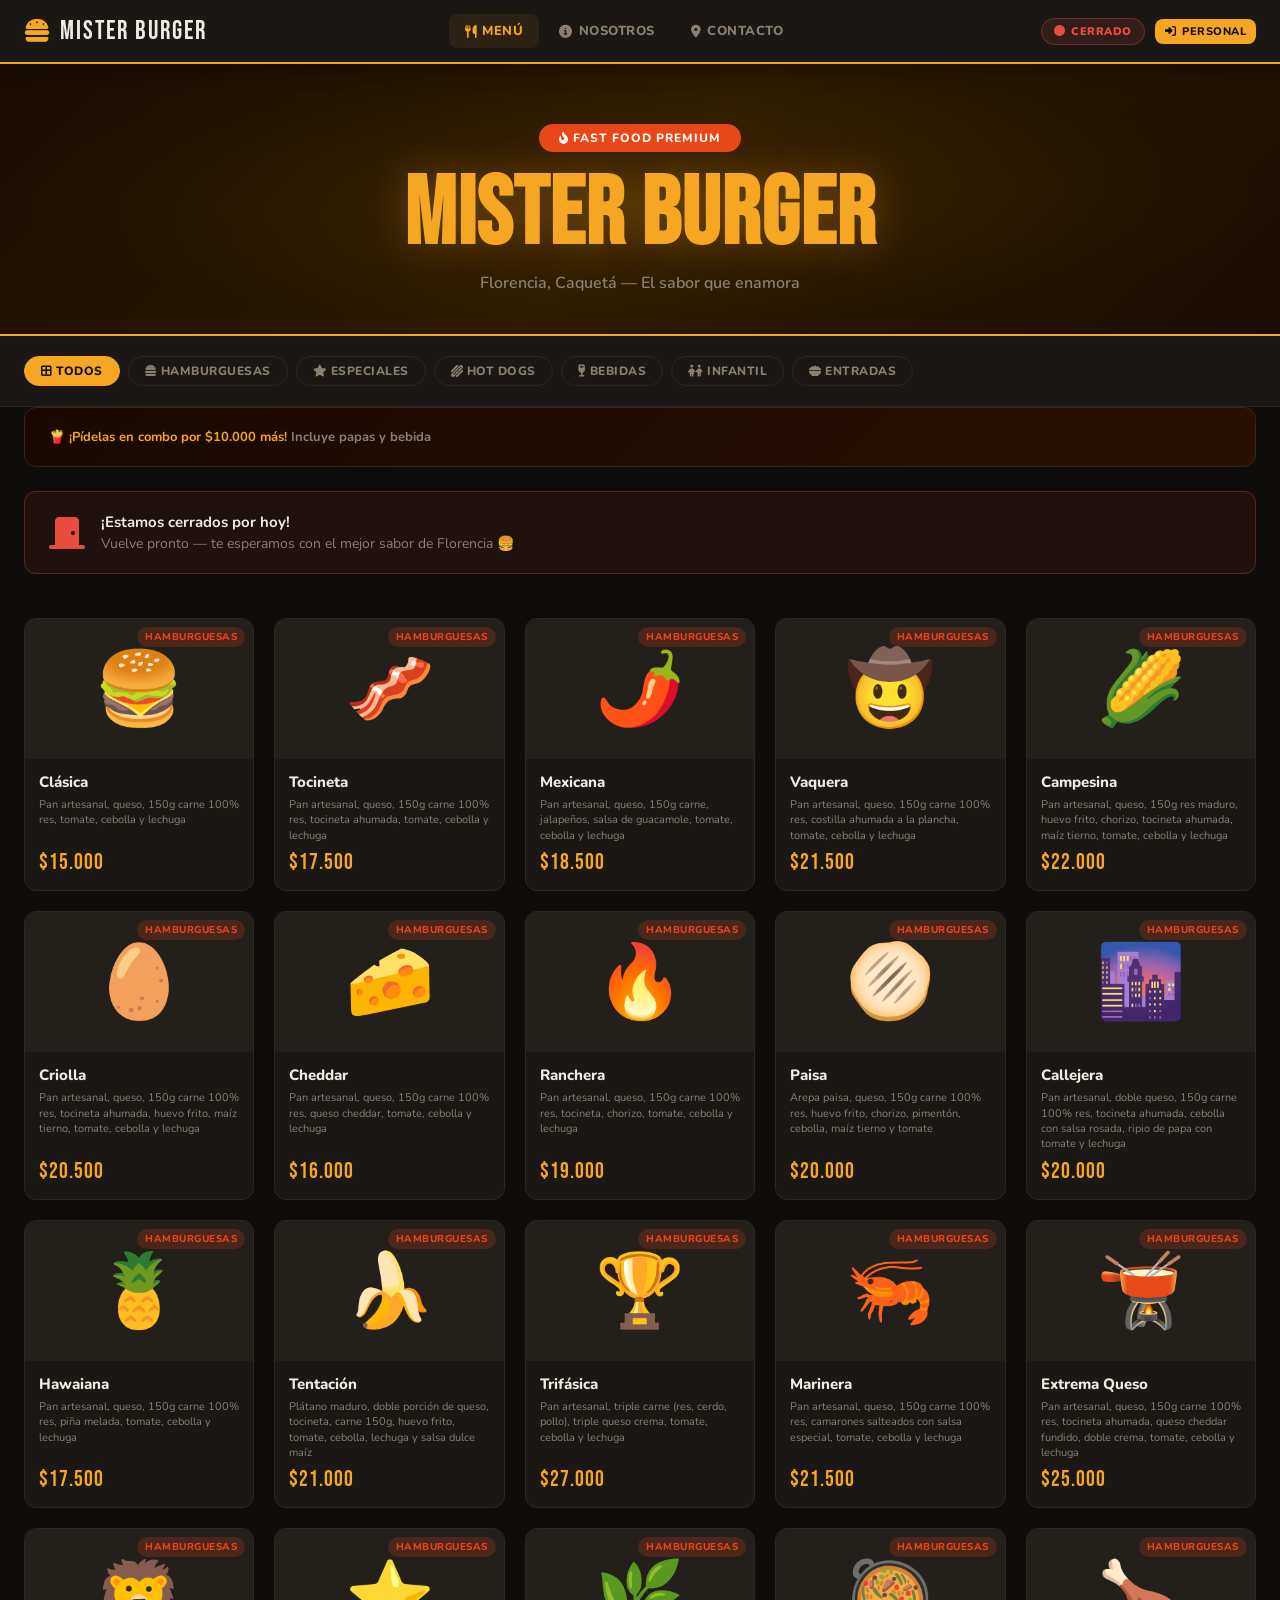
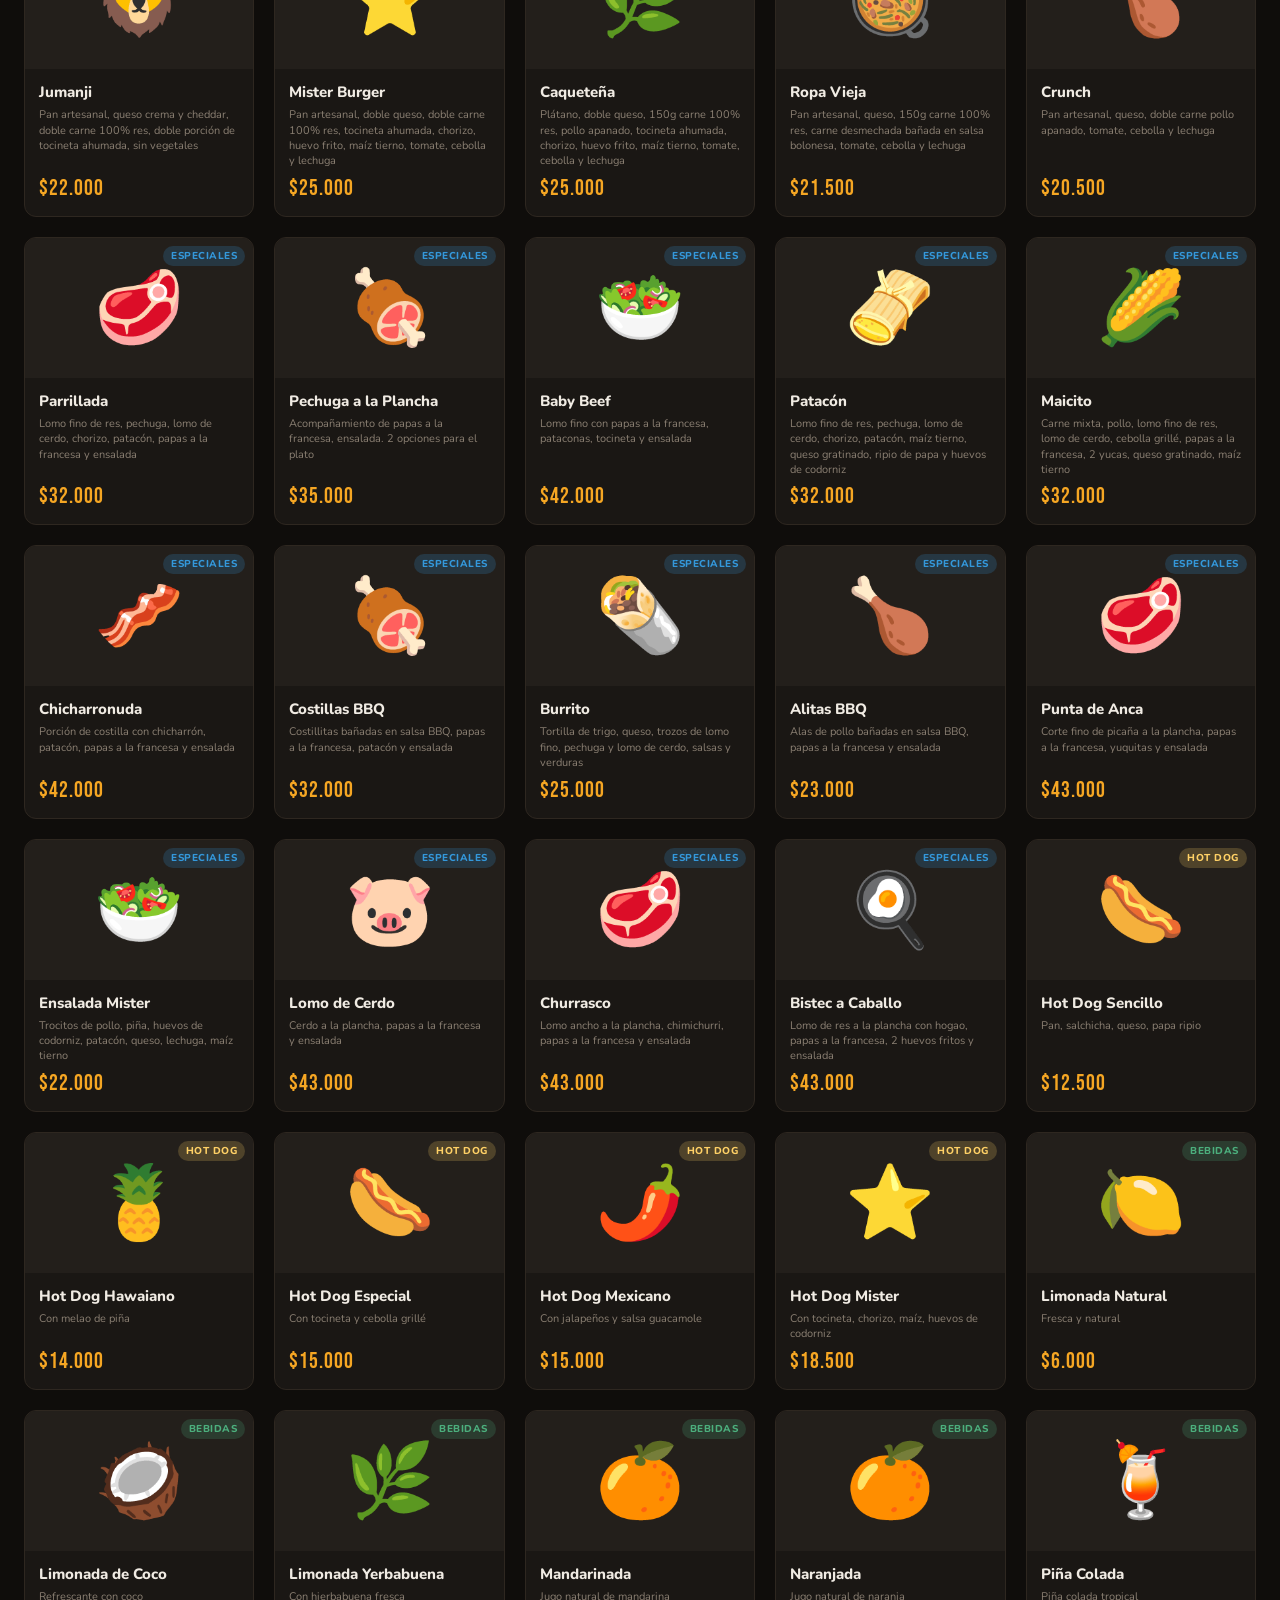
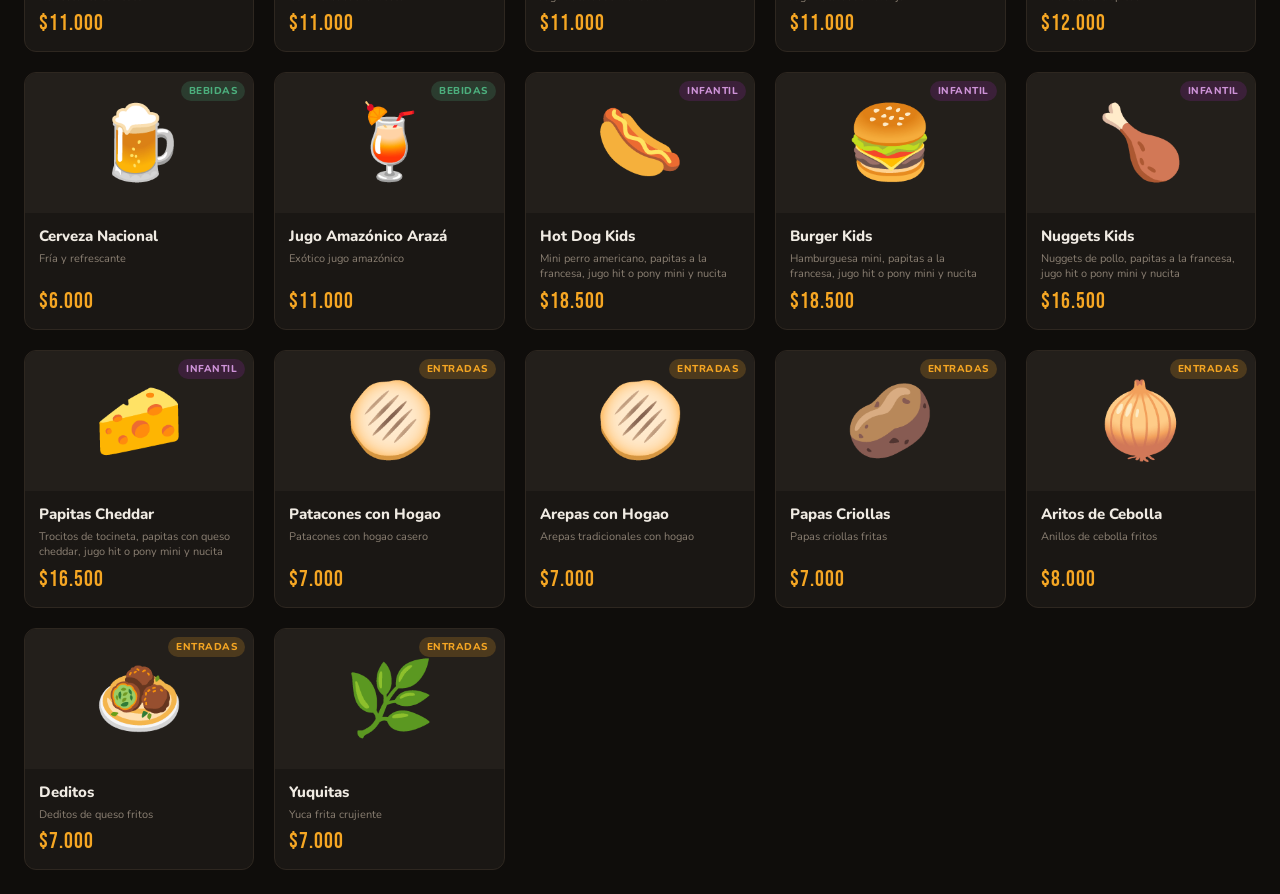
==== commit bf7d4286: "Add files via upload" ====
--- a/index.html
+++ b/index.html
@@ -4,34 +4,52 @@
   <meta charset="UTF-8">
   <meta name="viewport" content="width=device-width, initial-scale=1.0">
   <title>Mister Burger — Sistema POS</title>
-
-  <!-- Fuentes -->
   <link rel="preconnect" href="https://fonts.googleapis.com">
   <link href="https://fonts.googleapis.com/css2?family=Bebas+Neue&family=Nunito:wght@400;600;700;800;900&display=swap" rel="stylesheet">
-
-  <!-- Iconos -->
   <link rel="stylesheet" href="https://cdnjs.cloudflare.com/ajax/libs/font-awesome/6.5.0/css/all.min.css">
-
-  <!-- Estilos propios -->
   <link rel="stylesheet" href="styles.css">
 </head>
 <body>
 
-  <!-- ====================================================
-       CONTENEDOR DE NOTIFICACIONES (toast)
-  ==================================================== -->
   <div id="notifications"></div>
 
-  <!-- ====================================================
-       NAVBAR
-  ==================================================== -->
-  <nav id="navbar">
+  <!-- ══════════════════════════════════════════════════
+       NAVBAR CLIENTES (público, sin sesión)
+  ══════════════════════════════════════════════════ -->
+  <nav id="client-navbar" class="client-nav">
+    <div class="cn-brand" onclick="showView('menu')">
+      <i class="fa-solid fa-burger"></i>
+      <span>MISTER <span class="brand-red">BURGER</span></span>
+    </div>
+    <div class="cn-links">
+      <a class="cn-link active" onclick="clientNav('menu',this)">
+        <i class="fa-solid fa-utensils"></i> Menú
+      </a>
+      <a class="cn-link" onclick="clientNav('about',this)">
+        <i class="fa-solid fa-circle-info"></i> Nosotros
+      </a>
+      <a class="cn-link" onclick="clientNav('contact',this)">
+        <i class="fa-solid fa-location-dot"></i> Contacto
+      </a>
+    </div>
+    <div class="cn-actions">
+      <div id="local-status-badge" class="local-badge local-closed">
+        <i class="fa-solid fa-circle"></i> <span>Cerrado</span>
+      </div>
+      <button class="btn btn-primary btn-sm" onclick="showView('login')">
+        <i class="fa-solid fa-right-to-bracket"></i> Personal
+      </button>
+    </div>
+  </nav>
+
+  <!-- ══════════════════════════════════════════════════
+       NAVBAR STAFF (con sesión activa)
+  ══════════════════════════════════════════════════ -->
+  <nav id="staff-navbar" class="staff-nav hidden">
     <div class="nav-brand" onclick="goHome()">
       <i class="fa-solid fa-burger"></i>
       <span>MISTER <span class="brand-red">BURGER</span></span>
     </div>
-
-    <!-- Barra de búsqueda global -->
     <div class="nav-search" id="nav-search-wrap">
       <i class="fa-solid fa-magnifying-glass nav-search-icon"></i>
       <input type="text" id="global-search" class="nav-search-input"
@@ -41,76 +59,111 @@
              onblur="closeSearchDropdown()">
       <div id="search-dropdown" class="search-dropdown hidden"></div>
     </div>
-
     <div class="nav-actions">
-      <button class="btn btn-secondary btn-sm" onclick="showView('menu')">
-        <i class="fa-solid fa-utensils"></i> Menú
-      </button>
+      <div id="local-status-staff" class="local-badge local-closed">
+        <i class="fa-solid fa-circle"></i> <span>Cerrado</span>
+      </div>
       <div id="nav-user-area"></div>
     </div>
   </nav>
 
-  <!-- ====================================================
-       VISTA: MENÚ PÚBLICO (invitado)
-  ==================================================== -->
+  <!-- ══════════════════════════════════════════════════
+       VISTAS PÚBLICAS: MENÚ / NOSOTROS / CONTACTO
+  ══════════════════════════════════════════════════ -->
   <div id="view-menu" class="view active">
-
-    <!-- Hero banner -->
     <div class="menu-hero">
-      <div class="hero-badge">
-        <i class="fa-solid fa-fire-flame-curved"></i> Fast Food Premium
-      </div>
+      <div class="hero-badge"><i class="fa-solid fa-fire-flame-curved"></i> Fast Food Premium</div>
       <h1>MISTER BURGER</h1>
       <p>Florencia, Caquetá — El sabor que enamora</p>
     </div>
-
-    <!-- Filtros por categoría -->
     <div class="menu-filters" id="menu-filters">
-      <button class="filter-btn active" onclick="filterMenu('all', this)">
-        <i class="fa-solid fa-border-all"></i> Todos
-      </button>
-      <button class="filter-btn" onclick="filterMenu('Hamburguesas', this)">
-        <i class="fa-solid fa-burger"></i> Hamburguesas
-      </button>
-      <button class="filter-btn" onclick="filterMenu('Especiales', this)">
-        <i class="fa-solid fa-star"></i> Especiales
-      </button>
-      <button class="filter-btn" onclick="filterMenu('Hot Dog', this)">
-        <i class="fa-solid fa-hotdog"></i> Hot Dogs
-      </button>
-      <button class="filter-btn" onclick="filterMenu('Bebidas', this)">
-        <i class="fa-solid fa-wine-glass"></i> Bebidas
-      </button>
-      <button class="filter-btn" onclick="filterMenu('Infantil', this)">
-        <i class="fa-solid fa-children"></i> Infantil
-      </button>
-      <button class="filter-btn" onclick="filterMenu('Entradas', this)">
-        <i class="fa-solid fa-bowl-food"></i> Entradas
-      </button>
-    </div>
-
-    <!-- Banner combo -->
+      <button class="filter-btn active" onclick="filterMenu('all',this)"><i class="fa-solid fa-border-all"></i> Todos</button>
+      <button class="filter-btn" onclick="filterMenu('Hamburguesas',this)"><i class="fa-solid fa-burger"></i> Hamburguesas</button>
+      <button class="filter-btn" onclick="filterMenu('Especiales',this)"><i class="fa-solid fa-star"></i> Especiales</button>
+      <button class="filter-btn" onclick="filterMenu('Hot Dog',this)"><i class="fa-solid fa-hotdog"></i> Hot Dogs</button>
+      <button class="filter-btn" onclick="filterMenu('Bebidas',this)"><i class="fa-solid fa-wine-glass"></i> Bebidas</button>
+      <button class="filter-btn" onclick="filterMenu('Infantil',this)"><i class="fa-solid fa-children"></i> Infantil</button>
+      <button class="filter-btn" onclick="filterMenu('Entradas',this)"><i class="fa-solid fa-bowl-food"></i> Entradas</button>
+    </div>
     <div class="menu-cta" id="menu-cta">
       <p>🍟 <strong>¡Pídelas en combo por $10.000 más!</strong> Incluye papas y bebida</p>
-      <button class="btn btn-primary" onclick="showView('login')">
-        <i class="fa-solid fa-right-to-bracket"></i> Iniciar sesión
-      </button>
-    </div>
-
-    <!-- Grid de productos (llenado por JS) -->
+    </div>
+    <div id="local-closed-banner" class="closed-banner hidden">
+      <i class="fa-solid fa-door-closed"></i>
+      <div>
+        <strong>¡Estamos cerrados por hoy!</strong>
+        <span>Vuelve pronto — te esperamos con el mejor sabor de Florencia 🍔</span>
+      </div>
+    </div>
     <div class="menu-grid" id="menu-grid"></div>
-
-  </div><!-- /view-menu -->
-
-  <!-- ====================================================
+  </div>
+
+  <div id="view-about" class="view">
+    <div class="public-page">
+      <div class="pp-hero" style="background:linear-gradient(135deg,#1a0800,#2d1000);">
+        <h1>Nuestra Historia</h1>
+        <p>Desde Florencia, Caquetá para el mundo</p>
+      </div>
+      <div class="pp-content">
+        <div class="pp-card">
+          <div class="pp-icon"><i class="fa-solid fa-heart"></i></div>
+          <h3>Pasión por la Carne</h3>
+          <p>Nacimos con la misión de llevar la mejor hamburguesa artesanal al corazón de la Amazonia colombiana. Cada producto está hecho con ingredientes frescos y 100% carne de res.</p>
+        </div>
+        <div class="pp-card">
+          <div class="pp-icon"><i class="fa-solid fa-award"></i></div>
+          <h3>Calidad Garantizada</h3>
+          <p>Más de 37 opciones en el menú, dos pisos de ambiente y atención personalizada. Somos el restaurante de comida rápida premium de Florencia.</p>
+        </div>
+        <div class="pp-card">
+          <div class="pp-icon"><i class="fa-solid fa-people-group"></i></div>
+          <h3>Para Toda la Familia</h3>
+          <p>Combos infantiles, opciones especiales, bebidas amazónicas y mucho más. Un lugar donde todos encuentran algo que amar.</p>
+        </div>
+      </div>
+    </div>
+  </div>
+
+  <div id="view-contact" class="view">
+    <div class="public-page">
+      <div class="pp-hero" style="background:linear-gradient(135deg,#001a0d,#002d1a);">
+        <h1>Encuéntranos</h1>
+        <p>Siempre cerca de ti</p>
+      </div>
+      <div class="pp-content">
+        <div class="pp-card">
+          <div class="pp-icon"><i class="fa-solid fa-location-dot"></i></div>
+          <h3>Dirección</h3>
+          <p>Calle 21A No. 3A Bis-11-13<br>Barrio Los Alpes<br>Diagonal C.C. Gran Plaza — Hotel Grand Gold<br>Florencia, Caquetá</p>
+        </div>
+        <div class="pp-card">
+          <div class="pp-icon"><i class="fa-brands fa-whatsapp"></i></div>
+          <h3>Domicilios</h3>
+          <p><strong>Sede Alpes:</strong> 315 386 4258<br><strong>Sede Zona Rosa:</strong> 322 386 0553</p>
+        </div>
+        <div class="pp-card">
+          <div class="pp-icon"><i class="fa-brands fa-facebook"></i></div>
+          <h3>Redes Sociales</h3>
+          <p><strong>Facebook:</strong> Mister Burger Florencia<br><strong>Instagram:</strong> @misterburger_florencia</p>
+        </div>
+        <div class="pp-card">
+          <div class="pp-icon"><i class="fa-solid fa-credit-card"></i></div>
+          <h3>Pagos</h3>
+          <p><strong>Nequi:</strong> 321 987 8214<br><strong>Bancolombia:</strong> No. 223619704-74<br><em>No contamos con datafono</em></p>
+        </div>
+      </div>
+    </div>
+  </div>
+
+  <!-- ══════════════════════════════════════════════════
        VISTA: LOGIN
-  ==================================================== -->
+  ══════════════════════════════════════════════════ -->
   <div id="view-login" class="view">
     <div class="login-wrapper">
       <div class="login-box">
         <div class="login-logo">
           <h2><i class="fa-solid fa-burger"></i> MB</h2>
-          <p>Sistema POS</p>
+          <p>Sistema POS — Personal</p>
         </div>
         <h3>Iniciar Sesión</h3>
         <div class="form-group">
@@ -126,21 +179,22 @@
         <button class="btn btn-primary w-full btn-lg" onclick="doLogin()">
           <i class="fa-solid fa-right-to-bracket"></i> Entrar
         </button>
+        <button class="btn btn-secondary w-full mt-1" onclick="showView('menu')">
+          <i class="fa-solid fa-arrow-left"></i> Volver al Menú
+        </button>
         <div class="login-hint mt-2">
-          <strong>Mesero:</strong> usuario <code>mesero</code> / pass <code>1234</code><br>
-          <strong>Jefe:</strong> usuario <code>jefe</code> / pass <code>admin</code>
-        </div>
-      </div>
-    </div>
-  </div><!-- /view-login -->
-
-  <!-- ====================================================
+          <strong>Mesero:</strong> <code>mesero</code> / <code>1234</code><br>
+          <strong>Jefe:</strong> <code>jefe</code> / <code>admin</code>
+        </div>
+      </div>
+    </div>
+  </div>
+
+  <!-- ══════════════════════════════════════════════════
        VISTA: PANEL MESERO
-  ==================================================== -->
+  ══════════════════════════════════════════════════ -->
   <div id="view-waiter" class="view">
     <div class="panel-layout">
-
-      <!-- Sidebar mesero -->
       <aside class="sidebar" id="waiter-sidebar">
         <p class="sidebar-title">Principal</p>
         <div class="sidebar-nav-item active" onclick="waiterSection('tables')">
@@ -157,20 +211,15 @@
           <i class="fa-solid fa-right-from-bracket"></i> Cerrar Sesión
         </div>
       </aside>
-
-      <!-- Contenido dinámico mesero -->
       <main class="panel-content" id="waiter-content"></main>
-
-    </div>
-  </div><!-- /view-waiter -->
-
-  <!-- ====================================================
-       VISTA: PANEL JEFE (ADMIN)
-  ==================================================== -->
+    </div>
+  </div>
+
+  <!-- ══════════════════════════════════════════════════
+       VISTA: PANEL JEFE
+  ══════════════════════════════════════════════════ -->
   <div id="view-boss" class="view">
     <div class="panel-layout">
-
-      <!-- Sidebar jefe -->
       <aside class="sidebar" id="boss-sidebar">
         <p class="sidebar-title">Dashboard</p>
         <div class="sidebar-nav-item active" onclick="bossSection('dashboard')">
@@ -187,106 +236,80 @@
         <div class="sidebar-nav-item" onclick="bossSection('products')">
           <i class="fa-solid fa-box"></i> Productos
         </div>
-        <p class="sidebar-title sidebar-bottom">Sesión</p>
+        <div class="sidebar-nav-item" onclick="bossSection('reports')">
+          <i class="fa-solid fa-chart-line"></i> Reporte Diario
+        </div>
+        <p class="sidebar-title sidebar-bottom">Local</p>
+        <div class="sidebar-nav-item" id="local-toggle-btn" onclick="toggleLocal()">
+          <i class="fa-solid fa-store"></i> <span id="local-toggle-text">Abrir Local</span>
+        </div>
         <div class="sidebar-nav-item" onclick="logout()">
           <i class="fa-solid fa-right-from-bracket"></i> Cerrar Sesión
         </div>
       </aside>
-
-      <!-- Contenido dinámico jefe -->
       <main class="panel-content" id="boss-content"></main>
-
-    </div>
-  </div><!-- /view-boss -->
-
-  <!-- ====================================================
-       MODAL: FORMULARIO DE PRODUCTO (crear / editar)
-  ==================================================== -->
+    </div>
+  </div>
+
+  <!-- ══════════════════════════════════════════════════
+       MODALES
+  ══════════════════════════════════════════════════ -->
+
+  <!-- Producto -->
   <div id="modal-product" class="modal-overlay hidden">
     <div class="modal">
       <div class="modal-header">
         <h3 id="modal-prod-title">Nuevo Producto</h3>
-        <button class="modal-close" onclick="closeModal('modal-product')">
-          <i class="fa-solid fa-xmark"></i>
-        </button>
-      </div>
-      <div class="form-group">
-        <label>Nombre</label>
-        <input id="prod-name" class="form-control" placeholder="Ej: Hamburguesa Clásica">
-      </div>
-      <div class="form-group">
-        <label>Descripción</label>
-        <input id="prod-desc" class="form-control" placeholder="Ingredientes...">
-      </div>
-      <div class="form-group">
-        <label>Precio (COP)</label>
-        <input id="prod-price" class="form-control" type="number" placeholder="15000">
-      </div>
+        <button class="modal-close" onclick="closeModal('modal-product')"><i class="fa-solid fa-xmark"></i></button>
+      </div>
+      <div class="form-group"><label>Nombre</label><input id="prod-name" class="form-control" placeholder="Ej: Hamburguesa Clásica"></div>
+      <div class="form-group"><label>Descripción</label><input id="prod-desc" class="form-control" placeholder="Ingredientes..."></div>
+      <div class="form-group"><label>Precio de Venta (COP)</label><input id="prod-price" class="form-control" type="number" placeholder="15000"></div>
+      <div class="form-group"><label>Costo de Producción (COP)</label><input id="prod-cost" class="form-control" type="number" placeholder="7000" title="Cuánto cuesta preparar este producto"></div>
       <div class="form-group">
         <label>Categoría</label>
         <select id="prod-cat" class="form-control">
-          <option>Hamburguesas</option>
-          <option>Especiales</option>
-          <option>Hot Dog</option>
-          <option>Bebidas</option>
-          <option>Infantil</option>
-          <option>Entradas</option>
+          <option>Hamburguesas</option><option>Especiales</option><option>Hot Dog</option>
+          <option>Bebidas</option><option>Infantil</option><option>Entradas</option>
         </select>
       </div>
-      <div class="form-group">
-        <label>Emoji / Icono</label>
-        <input id="prod-emoji" class="form-control" placeholder="🍔">
-      </div>
+      <div class="form-group"><label>Emoji / Icono</label><input id="prod-emoji" class="form-control" placeholder="🍔"></div>
       <div class="form-group">
         <label>Estado</label>
         <select id="prod-status" class="form-control">
-          <option value="active">Activo</option>
-          <option value="inactive">Inactivo</option>
+          <option value="active">Activo</option><option value="inactive">Inactivo</option>
         </select>
       </div>
-      <!-- Campo oculto para saber si es edición -->
       <input type="hidden" id="prod-edit-id">
       <div class="flex gap-1">
-        <button class="btn btn-primary w-full" onclick="saveProduct()">
-          <i class="fa-solid fa-floppy-disk"></i> Guardar
-        </button>
+        <button class="btn btn-primary w-full" onclick="saveProduct()"><i class="fa-solid fa-floppy-disk"></i> Guardar</button>
         <button class="btn btn-secondary" onclick="closeModal('modal-product')">Cancelar</button>
       </div>
     </div>
-  </div><!-- /modal-product -->
-
-  <!-- ====================================================
-       MODAL: CAMBIAR MESA (solo jefe)
-  ==================================================== -->
+  </div>
+
+  <!-- Cambiar mesa -->
   <div id="modal-move" class="modal-overlay hidden">
     <div class="modal">
       <div class="modal-header">
         <h3>Cambiar Mesa</h3>
-        <button class="modal-close" onclick="closeModal('modal-move')">
-          <i class="fa-solid fa-xmark"></i>
-        </button>
-      </div>
-      <p class="modal-desc">Selecciona la mesa destino para mover el pedido actual:</p>
-      <div class="tables-grid-sm" id="move-tables-grid"></div>
+        <button class="modal-close" onclick="closeModal('modal-move')"><i class="fa-solid fa-xmark"></i></button>
+      </div>
+      <p class="modal-desc">Selecciona la mesa destino:</p>
+      <div id="move-tables-grid"></div>
       <div class="flex gap-1 mt-2">
-        <button class="btn btn-primary w-full" onclick="confirmMoveTable()">
-          <i class="fa-solid fa-arrows-alt"></i> Mover Pedido
-        </button>
+        <button class="btn btn-primary w-full" onclick="confirmMoveTable()"><i class="fa-solid fa-arrows-alt"></i> Mover</button>
         <button class="btn btn-secondary" onclick="closeModal('modal-move')">Cancelar</button>
       </div>
     </div>
-  </div><!-- /modal-move -->
-
-  <!-- ====================================================
-       MODAL: AGREGAR PRODUCTO AL PEDIDO (con cantidad)
-  ==================================================== -->
+  </div>
+
+  <!-- Agregar producto al pedido -->
   <div id="modal-qty" class="modal-overlay hidden">
     <div class="modal">
       <div class="modal-header">
         <h3 id="modal-qty-title">Agregar Producto</h3>
-        <button class="modal-close" onclick="closeModal('modal-qty')">
-          <i class="fa-solid fa-xmark"></i>
-        </button>
+        <button class="modal-close" onclick="closeModal('modal-qty')"><i class="fa-solid fa-xmark"></i></button>
       </div>
       <div class="modal-product-preview">
         <div id="modal-qty-emoji" class="modal-emoji">🍔</div>
@@ -307,18 +330,14 @@
       </button>
       <input type="hidden" id="modal-qty-pid">
     </div>
-  </div><!-- /modal-qty -->
-
-  <!-- ====================================================
-       MODAL: CONFIRMAR PAGO Y LIBERAR MESA (solo jefe)
-  ==================================================== -->
+  </div>
+
+  <!-- Pago -->
   <div id="modal-payment" class="modal-overlay hidden">
     <div class="modal">
       <div class="modal-header">
         <h3>💳 Confirmar Pago</h3>
-        <button class="modal-close" onclick="closeModal('modal-payment')">
-          <i class="fa-solid fa-xmark"></i>
-        </button>
+        <button class="modal-close" onclick="closeModal('modal-payment')"><i class="fa-solid fa-xmark"></i></button>
       </div>
       <div id="payment-summary" class="payment-summary"></div>
       <div class="form-group" style="margin-top:16px;">
@@ -332,8 +351,7 @@
       </div>
       <div class="form-group">
         <label>Monto recibido (opcional)</label>
-        <input id="payment-received" class="form-control" type="number"
-               placeholder="Ej: 50000" oninput="calcChange()">
+        <input id="payment-received" class="form-control" type="number" placeholder="Ej: 50000" oninput="calcChange()">
       </div>
       <div id="payment-change" class="payment-change hidden"></div>
       <div class="flex gap-1 mt-2">
@@ -343,10 +361,59 @@
         <button class="btn btn-secondary" onclick="closeModal('modal-payment')">Cancelar</button>
       </div>
     </div>
-  </div><!-- /modal-payment -->
-
-  <!-- Script principal (cargado al final del body) -->
+  </div>
+
+  <!-- Abrir local -->
+  <div id="modal-open-local" class="modal-overlay hidden">
+    <div class="modal">
+      <div class="modal-header">
+        <h3>🏪 Abrir Local</h3>
+        <button class="modal-close" onclick="closeModal('modal-open-local')"><i class="fa-solid fa-xmark"></i></button>
+      </div>
+      <p style="color:var(--text-muted);font-size:13px;margin-bottom:16px;">
+        Registra las inversiones del día antes de comenzar a operar.
+      </p>
+      <div id="open-investments-list"></div>
+      <button class="btn btn-secondary btn-sm mt-1" onclick="addInvestmentRow()">
+        <i class="fa-solid fa-plus"></i> Agregar Ítem
+      </button>
+      <div class="form-group" style="margin-top:16px;">
+        <label>Notas del día (opcional)</label>
+        <input id="open-notes" class="form-control" placeholder="Promociones, eventos especiales...">
+      </div>
+      <div style="background:var(--bg-dark);border-radius:8px;padding:12px 16px;margin:12px 0;">
+        <div style="display:flex;justify-content:space-between;font-size:13px;color:var(--text-muted);">
+          <span>Total inversión del día:</span>
+          <span id="open-total-invest" style="font-family:'Bebas Neue',sans-serif;font-size:20px;color:#f0c040;">$0</span>
+        </div>
+      </div>
+      <button class="btn btn-success w-full btn-lg" onclick="confirmOpenLocal()">
+        <i class="fa-solid fa-store"></i> Abrir Local y Comenzar Jornada
+      </button>
+    </div>
+  </div>
+
+  <!-- Cerrar local -->
+  <div id="modal-close-local" class="modal-overlay hidden">
+    <div class="modal">
+      <div class="modal-header">
+        <h3>🔒 Cerrar Local</h3>
+        <button class="modal-close" onclick="closeModal('modal-close-local')"><i class="fa-solid fa-xmark"></i></button>
+      </div>
+      <div id="close-local-summary"></div>
+      <div class="form-group" style="margin-top:16px;">
+        <label>Observaciones finales (opcional)</label>
+        <input id="close-notes" class="form-control" placeholder="Incidencias, notas del cierre...">
+      </div>
+      <div class="flex gap-1 mt-2">
+        <button class="btn btn-danger w-full btn-lg" onclick="confirmCloseLocal()">
+          <i class="fa-solid fa-lock"></i> Confirmar Cierre de Jornada
+        </button>
+        <button class="btn btn-secondary" onclick="closeModal('modal-close-local')">Cancelar</button>
+      </div>
+    </div>
+  </div>
+
   <script src="app.js"></script>
-
 </body>
 </html>
--- a/styles.css
+++ b/styles.css
@@ -1252,3 +1252,305 @@
 @media (max-width: 520px) {
   .nav-search { display: none; }
 }
+
+/* ==========================================================
+   28. NAVBAR CLIENTES (público)
+========================================================== */
+.client-nav {
+  background: var(--bg-card);
+  border-bottom: 2px solid var(--accent);
+  padding: 0 24px;
+  height: 64px;
+  display: flex;
+  align-items: center;
+  justify-content: space-between;
+  gap: 16px;
+  position: sticky;
+  top: 0;
+  z-index: 100;
+  box-shadow: 0 4px 20px rgba(0,0,0,0.4);
+}
+
+.cn-brand {
+  font-family: 'Bebas Neue', sans-serif;
+  font-size: 26px;
+  letter-spacing: 2px;
+  color: var(--accent);
+  display: flex;
+  align-items: center;
+  gap: 8px;
+  cursor: pointer;
+  flex-shrink: 0;
+}
+.cn-brand span { color: var(--text); }
+
+/* Links de navegación cliente */
+.cn-links {
+  display: flex;
+  align-items: center;
+  gap: 4px;
+  flex: 1;
+  justify-content: center;
+}
+.cn-link {
+  display: flex;
+  align-items: center;
+  gap: 6px;
+  padding: 8px 16px;
+  border-radius: 8px;
+  font-size: 13px;
+  font-weight: 800;
+  color: var(--text-muted);
+  cursor: pointer;
+  transition: all 0.2s;
+  text-transform: uppercase;
+  letter-spacing: 0.5px;
+  text-decoration: none;
+  border: none;
+  background: none;
+}
+.cn-link:hover { color: var(--text); background: var(--bg-card2); }
+.cn-link.active { color: var(--accent); background: rgba(245,166,35,0.08); }
+
+.cn-actions {
+  display: flex;
+  align-items: center;
+  gap: 10px;
+  flex-shrink: 0;
+}
+
+/* Badge estado del local */
+.local-badge {
+  display: inline-flex;
+  align-items: center;
+  gap: 6px;
+  padding: 5px 12px;
+  border-radius: 20px;
+  font-size: 11px;
+  font-weight: 900;
+  text-transform: uppercase;
+  letter-spacing: 0.5px;
+}
+.local-open {
+  background: rgba(76,175,125,0.15);
+  color: var(--green);
+  border: 1px solid rgba(76,175,125,0.4);
+}
+.local-open i { color: var(--green); animation: pulse-dot 1.5s ease-in-out infinite; }
+.local-closed {
+  background: rgba(231,76,60,0.12);
+  color: var(--red);
+  border: 1px solid rgba(231,76,60,0.3);
+}
+@keyframes pulse-dot {
+  0%, 100% { opacity: 1; }
+  50%       { opacity: 0.4; }
+}
+
+/* STAFF NAVBAR (cuando hay sesión) */
+.staff-nav {
+  background: var(--bg-card);
+  border-bottom: 2px solid var(--accent);
+  padding: 0 24px;
+  height: 60px;
+  display: flex;
+  align-items: center;
+  justify-content: space-between;
+  gap: 12px;
+  position: sticky;
+  top: 0;
+  z-index: 100;
+  box-shadow: 0 4px 20px rgba(0,0,0,0.4);
+}
+
+/* ==========================================================
+   29. PÁGINAS PÚBLICAS (Nosotros / Contacto)
+========================================================== */
+.public-page { min-height: calc(100vh - 64px); }
+
+.pp-hero {
+  padding: 60px 24px 48px;
+  text-align: center;
+  position: relative;
+  border-bottom: 2px solid var(--accent);
+}
+.pp-hero h1 {
+  font-family: 'Bebas Neue', sans-serif;
+  font-size: clamp(40px, 6vw, 80px);
+  color: var(--accent);
+  line-height: 1;
+}
+.pp-hero p { color: var(--text-muted); font-size: 16px; margin-top: 8px; font-weight: 600; }
+
+.pp-content {
+  display: grid;
+  grid-template-columns: repeat(auto-fill, minmax(240px, 1fr));
+  gap: 20px;
+  padding: 32px 24px;
+  max-width: 1100px;
+  margin: 0 auto;
+}
+.pp-card {
+  background: var(--bg-card);
+  border: 1px solid var(--border);
+  border-radius: var(--radius);
+  padding: 28px 24px;
+  text-align: center;
+  transition: all 0.25s;
+}
+.pp-card:hover { border-color: var(--accent); transform: translateY(-3px); }
+.pp-icon {
+  width: 56px; height: 56px;
+  background: rgba(245,166,35,0.1);
+  border: 2px solid rgba(245,166,35,0.3);
+  border-radius: 50%;
+  display: flex; align-items: center; justify-content: center;
+  font-size: 22px; color: var(--accent);
+  margin: 0 auto 16px;
+}
+.pp-card h3 { font-size: 20px; margin-bottom: 10px; color: var(--text); }
+.pp-card p  { font-size: 13px; color: var(--text-muted); line-height: 1.7; font-weight: 600; }
+
+/* ==========================================================
+   30. BANNER LOCAL CERRADO
+========================================================== */
+.closed-banner {
+  margin: 0 24px 20px;
+  background: rgba(231,76,60,0.08);
+  border: 1px solid rgba(231,76,60,0.3);
+  border-radius: var(--radius);
+  padding: 20px 24px;
+  display: flex;
+  align-items: center;
+  gap: 16px;
+  font-size: 14px;
+  color: var(--text-muted);
+}
+.closed-banner i { font-size: 32px; color: var(--red); flex-shrink: 0; }
+.closed-banner strong { display: block; font-size: 15px; color: var(--text); margin-bottom: 2px; }
+
+/* ==========================================================
+   31. MODAL ABRIR / CERRAR LOCAL
+========================================================== */
+.investment-row {
+  display: flex;
+  align-items: center;
+  gap: 8px;
+  margin-bottom: 10px;
+}
+.investment-row input { flex: 1; }
+.investment-row .inv-amount { max-width: 130px; flex-shrink: 0; }
+.investment-row .inv-del {
+  background: none; border: none; cursor: pointer;
+  color: var(--text-muted); font-size: 16px; padding: 4px;
+  transition: color 0.2s; flex-shrink: 0;
+}
+.investment-row .inv-del:hover { color: var(--red); }
+
+/* Resumen de cierre */
+.close-summary-grid {
+  display: grid;
+  grid-template-columns: 1fr 1fr;
+  gap: 12px;
+  margin-bottom: 16px;
+}
+.cs-box {
+  background: var(--bg-card2);
+  border: 1px solid var(--border);
+  border-radius: var(--radius);
+  padding: 16px;
+  text-align: center;
+}
+.cs-box .cs-label { font-size: 11px; font-weight: 800; text-transform: uppercase; color: var(--text-muted); letter-spacing: 0.5px; margin-bottom: 6px; }
+.cs-box .cs-value { font-family: 'Bebas Neue', sans-serif; font-size: 28px; line-height: 1; }
+.cs-box.profit .cs-value { color: var(--green); }
+.cs-box.loss   .cs-value { color: var(--red); }
+.cs-box.invest .cs-value { color: #f0c040; }
+.cs-box.sales  .cs-value { color: var(--accent); }
+
+/* ==========================================================
+   32. SECCIÓN REPORTE DIARIO (jefe)
+========================================================== */
+.report-list { display: flex; flex-direction: column; gap: 16px; }
+
+.report-day-card {
+  background: var(--bg-card2);
+  border: 1px solid var(--border);
+  border-radius: var(--radius);
+  overflow: hidden;
+}
+.rdc-header {
+  display: flex;
+  align-items: center;
+  justify-content: space-between;
+  padding: 16px 20px;
+  background: var(--bg-card);
+  border-bottom: 1px solid var(--border);
+  cursor: pointer;
+  gap: 12px;
+  flex-wrap: wrap;
+}
+.rdc-header h4 { font-size: 20px; color: var(--text); }
+.rdc-header .rdc-status {
+  font-size: 11px; font-weight: 900; text-transform: uppercase;
+  padding: 3px 10px; border-radius: 20px;
+}
+.rdc-open   { background: rgba(76,175,125,0.15); color: var(--green); border: 1px solid rgba(76,175,125,0.3); }
+.rdc-closed { background: rgba(245,166,35,0.15); color: var(--accent); border: 1px solid rgba(245,166,35,0.3); }
+
+.rdc-metrics {
+  display: grid;
+  grid-template-columns: repeat(auto-fill, minmax(140px, 1fr));
+  gap: 12px;
+  padding: 16px 20px;
+}
+.rdc-metric { text-align: center; }
+.rdc-metric .rm-label { font-size: 10px; font-weight: 800; text-transform: uppercase; color: var(--text-dim); letter-spacing: 0.5px; margin-bottom: 4px; }
+.rdc-metric .rm-value { font-family: 'Bebas Neue', sans-serif; font-size: 22px; }
+
+.rdc-investments {
+  border-top: 1px solid var(--border);
+  padding: 12px 20px;
+}
+.rdc-investments h5 { font-size: 12px; font-weight: 800; text-transform: uppercase; color: var(--text-muted); letter-spacing: 0.5px; margin-bottom: 8px; }
+.rdc-inv-item {
+  display: flex; justify-content: space-between;
+  font-size: 12px; color: var(--text-muted); font-weight: 700;
+  padding: 4px 0; border-bottom: 1px solid var(--border);
+}
+.rdc-inv-item:last-child { border-bottom: none; }
+
+.rdc-orders-mini {
+  border-top: 1px solid var(--border);
+  padding: 12px 20px;
+}
+.rdc-orders-mini h5 { font-size: 12px; font-weight: 800; text-transform: uppercase; color: var(--text-muted); letter-spacing: 0.5px; margin-bottom: 8px; }
+.rdc-orders-wrap { display: flex; flex-wrap: wrap; gap: 6px; }
+.rdc-order-chip {
+  background: var(--bg-card);
+  border: 1px solid var(--border);
+  border-radius: 6px;
+  padding: 4px 10px;
+  font-size: 11px;
+  font-weight: 700;
+  color: var(--text-muted);
+}
+
+/* ==========================================================
+   33. SIDEBAR: BOTÓN ABRIR/CERRAR LOCAL
+========================================================== */
+.sidebar-nav-item.local-open-btn  { color: var(--green); }
+.sidebar-nav-item.local-closed-btn { color: var(--red); }
+.sidebar-nav-item.local-open-btn:hover  { color: #fff; background: rgba(76,175,125,0.15); }
+.sidebar-nav-item.local-closed-btn:hover { color: #fff; background: rgba(231,76,60,0.12); }
+
+/* ==========================================================
+   34. RESPONSIVE CLIENTE NAV
+========================================================== */
+@media (max-width: 768px) {
+  .cn-links { display: none; }
+  .client-nav { justify-content: space-between; }
+}
+@media (max-width: 520px) {
+  .close-summary-grid { grid-template-columns: 1fr; }
+}
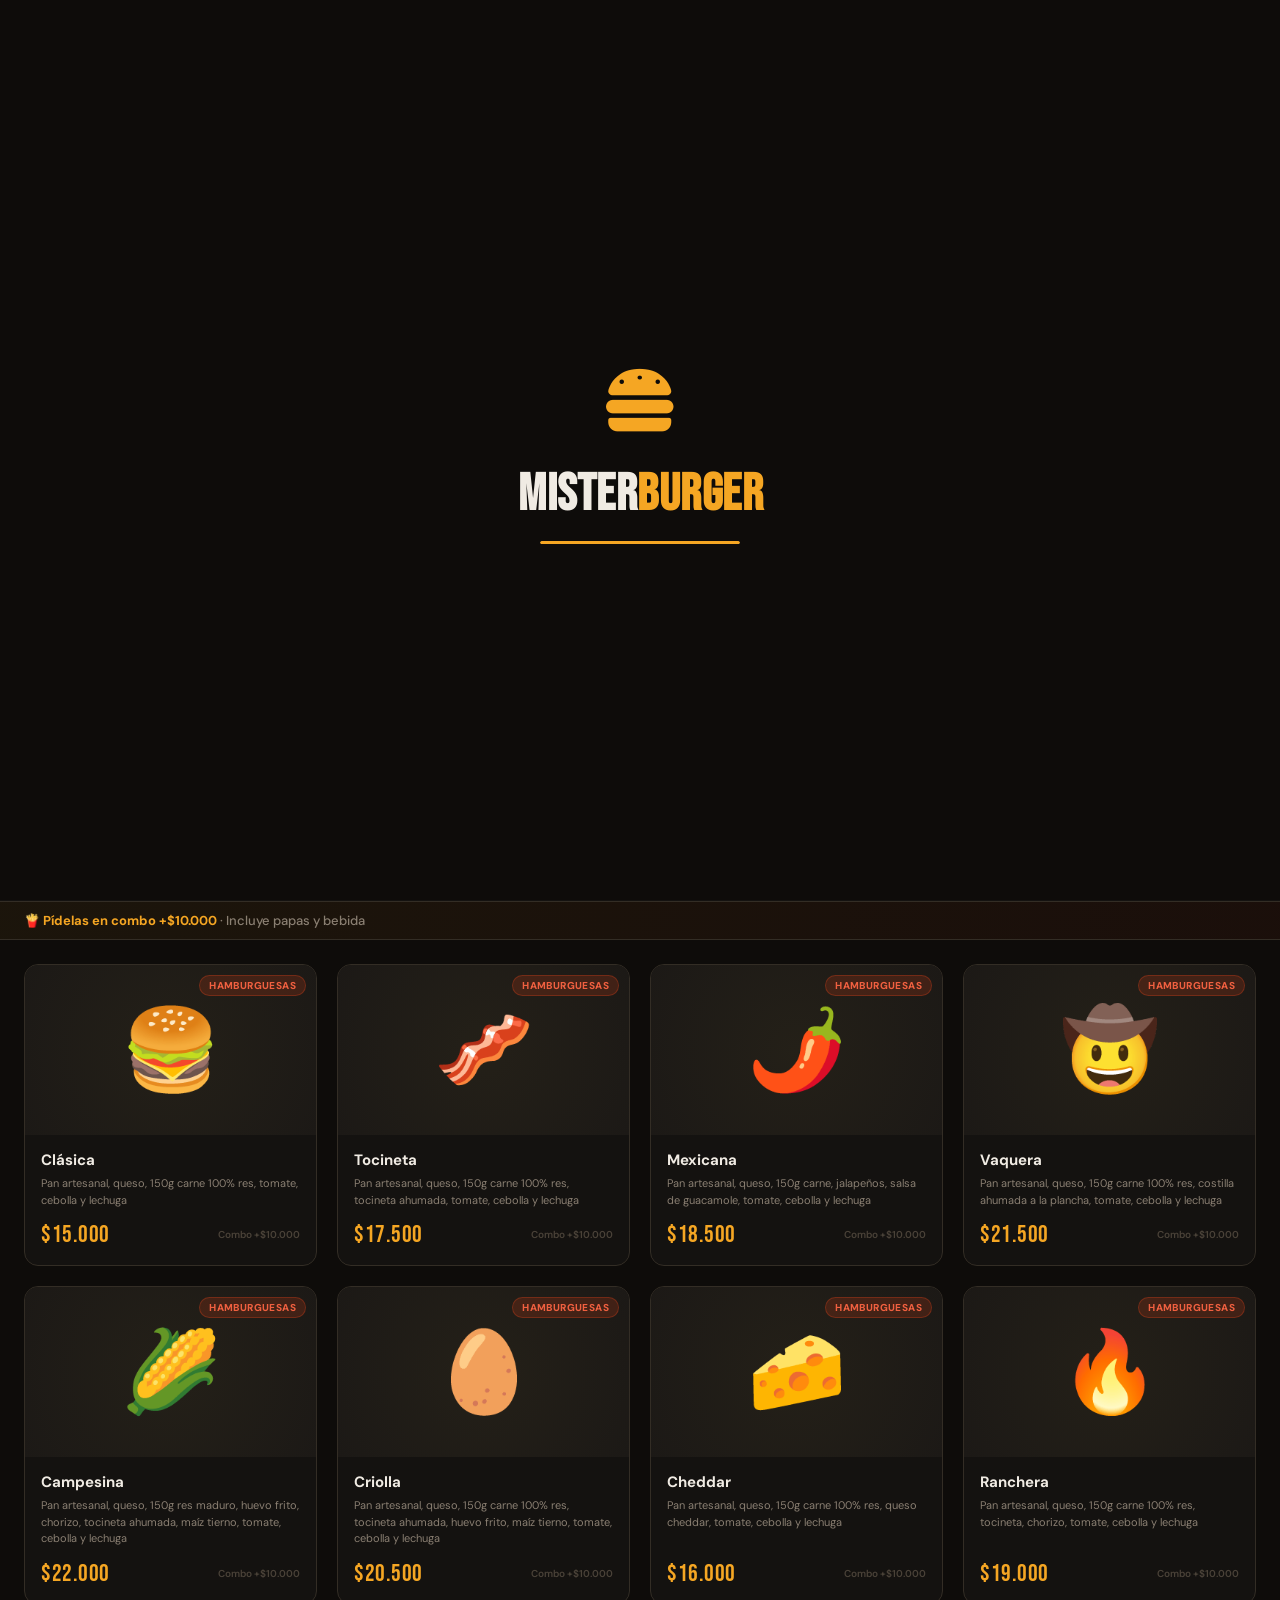
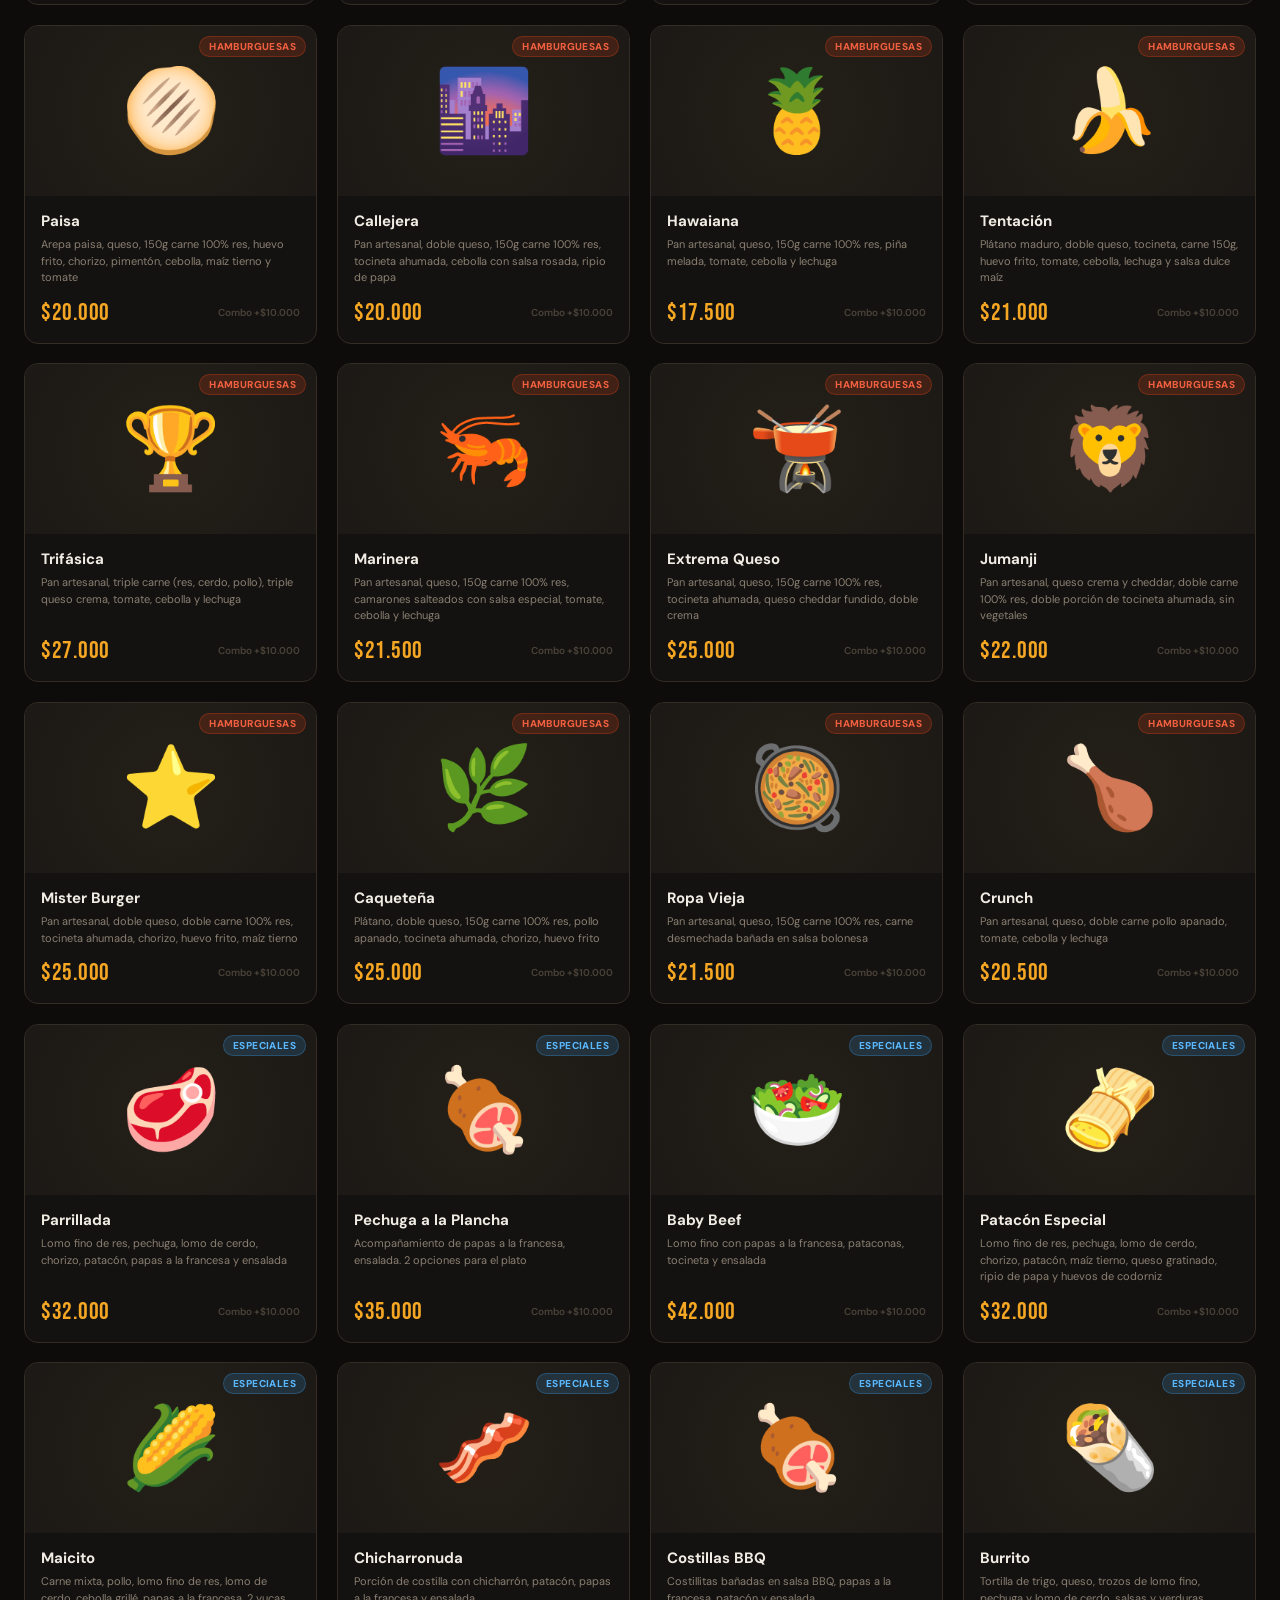
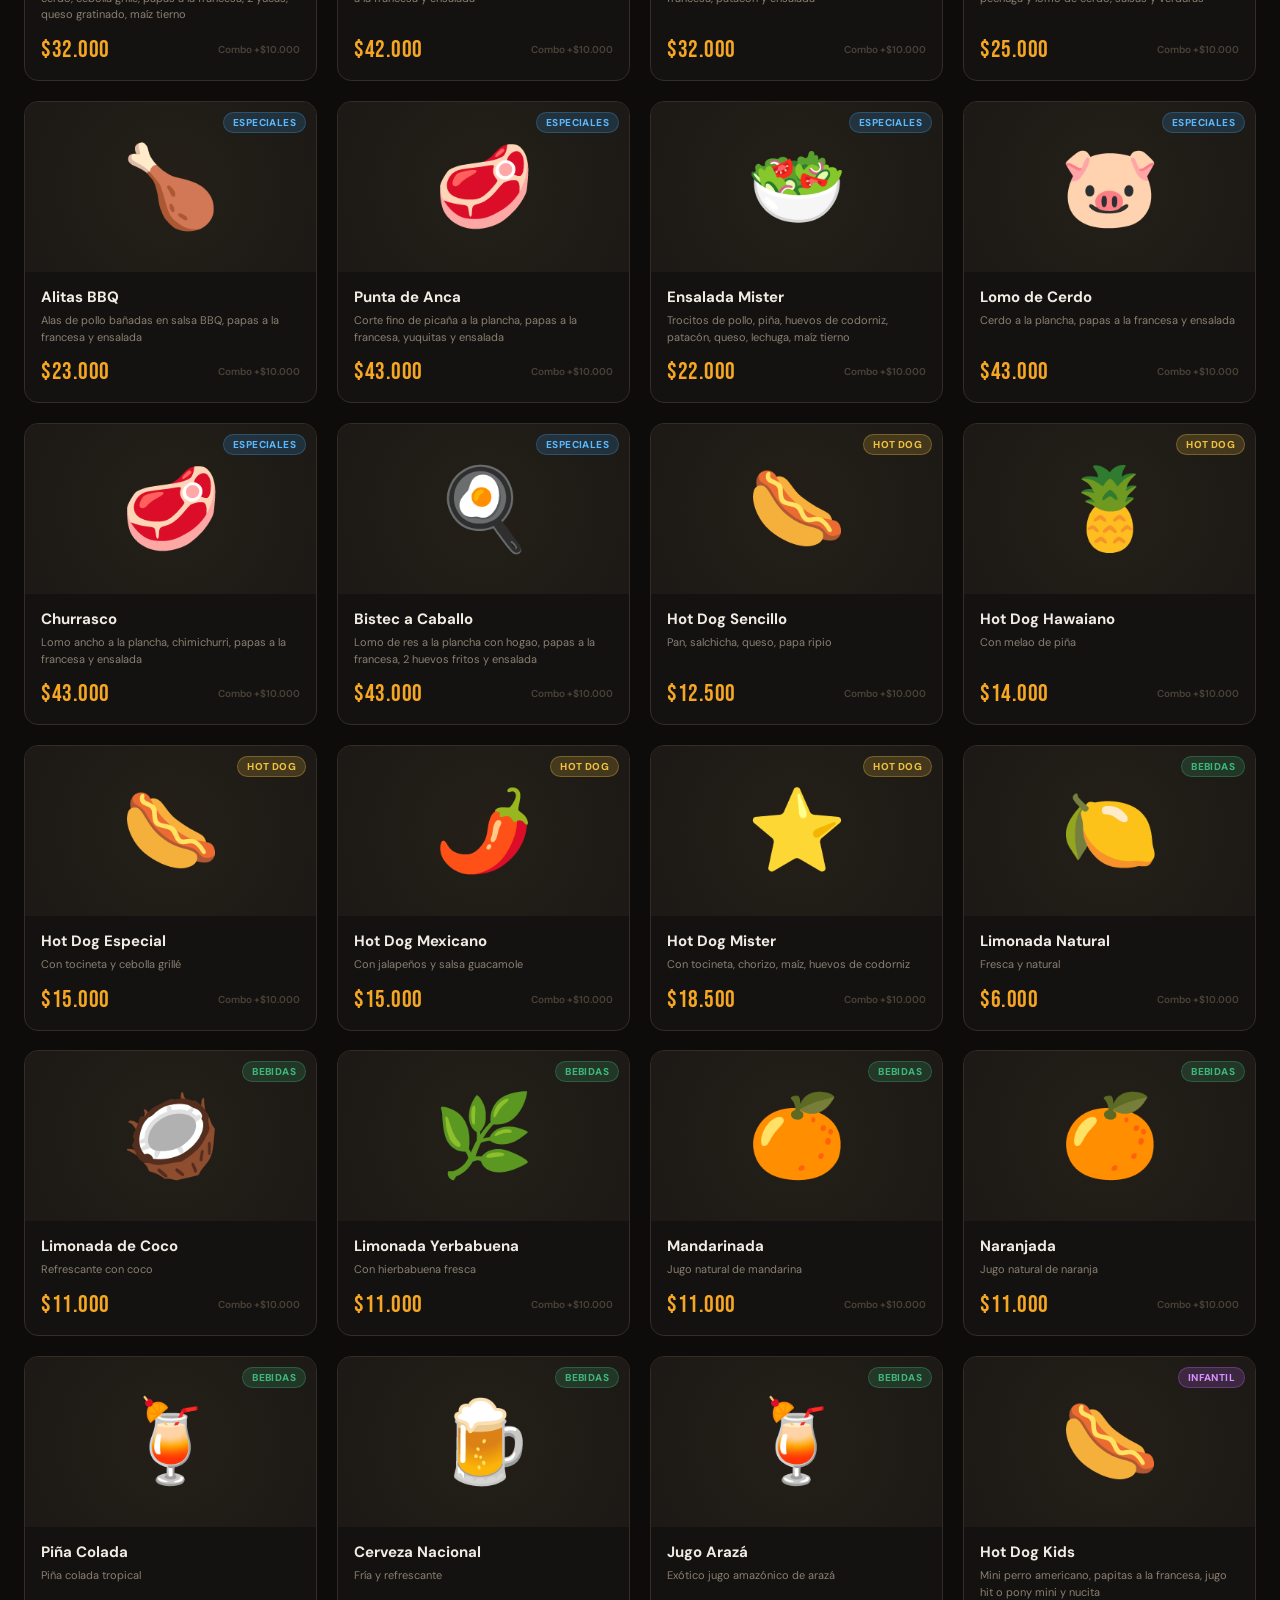
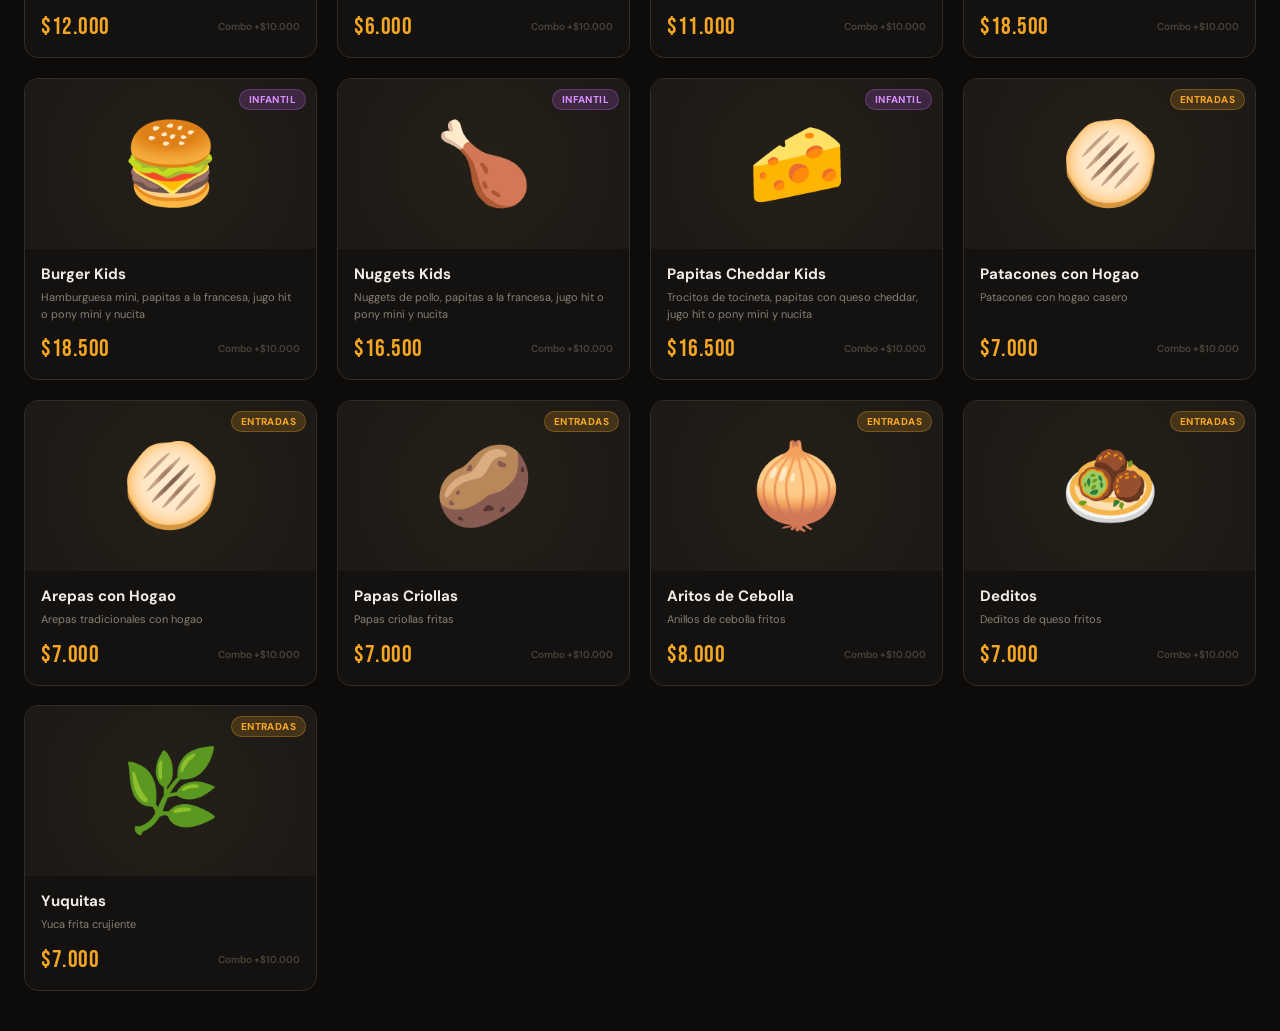
==== commit a5502d89: "Create index.html" ====
--- a/index.html
+++ b/index.html
@@ -1,419 +1,259 @@
+
 <!DOCTYPE html>
 <html lang="es">
 <head>
-  <meta charset="UTF-8">
-  <meta name="viewport" content="width=device-width, initial-scale=1.0">
-  <title>Mister Burger — Sistema POS</title>
-  <link rel="preconnect" href="https://fonts.googleapis.com">
-  <link href="https://fonts.googleapis.com/css2?family=Bebas+Neue&family=Nunito:wght@400;600;700;800;900&display=swap" rel="stylesheet">
-  <link rel="stylesheet" href="https://cdnjs.cloudflare.com/ajax/libs/font-awesome/6.5.0/css/all.min.css">
-  <link rel="stylesheet" href="styles.css">
+<meta charset="UTF-8">
+<meta name="viewport" content="width=device-width, initial-scale=1.0">
+<title>Mister Burger · Sistema POS</title>
+<link rel="preconnect" href="https://fonts.googleapis.com">
+<link href="https://fonts.googleapis.com/css2?family=Bebas+Neue&family=DM+Sans:ital,opsz,wght@0,9..40,300;0,9..40,400;0,9..40,500;0,9..40,600;0,9..40,700;1,9..40,400&family=DM+Mono:wght@400;500&display=swap" rel="stylesheet">
+<link rel="stylesheet" href="https://cdnjs.cloudflare.com/ajax/libs/font-awesome/6.5.0/css/all.min.css">
+<link rel="stylesheet" href="styles.css">
 </head>
 <body>
 
-  <div id="notifications"></div>
-
-  <!-- ══════════════════════════════════════════════════
-       NAVBAR CLIENTES (público, sin sesión)
-  ══════════════════════════════════════════════════ -->
-  <nav id="client-navbar" class="client-nav">
-    <div class="cn-brand" onclick="showView('menu')">
+<!-- SPLASH -->
+<div id="splash">
+  <div class="splash-logo"><i class="fa-solid fa-burger"></i></div>
+  <h1 class="splash-title">MISTER<span>BURGER</span></h1>
+  <div class="splash-bar"><div class="splash-fill"></div></div>
+</div>
+
+<!-- TOASTS -->
+<div id="toasts"></div>
+
+<!-- ══ APP CLIENTE ══ -->
+<div id="app-client" class="app hidden">
+
+  <header class="cn">
+    <div class="cn__brand" onclick="clientNav('menu')">
       <i class="fa-solid fa-burger"></i>
-      <span>MISTER <span class="brand-red">BURGER</span></span>
-    </div>
-    <div class="cn-links">
-      <a class="cn-link active" onclick="clientNav('menu',this)">
-        <i class="fa-solid fa-utensils"></i> Menú
-      </a>
-      <a class="cn-link" onclick="clientNav('about',this)">
-        <i class="fa-solid fa-circle-info"></i> Nosotros
-      </a>
-      <a class="cn-link" onclick="clientNav('contact',this)">
-        <i class="fa-solid fa-location-dot"></i> Contacto
-      </a>
-    </div>
-    <div class="cn-actions">
-      <div id="local-status-badge" class="local-badge local-closed">
-        <i class="fa-solid fa-circle"></i> <span>Cerrado</span>
-      </div>
-      <button class="btn btn-primary btn-sm" onclick="showView('login')">
-        <i class="fa-solid fa-right-to-bracket"></i> Personal
-      </button>
-    </div>
-  </nav>
-
-  <!-- ══════════════════════════════════════════════════
-       NAVBAR STAFF (con sesión activa)
-  ══════════════════════════════════════════════════ -->
-  <nav id="staff-navbar" class="staff-nav hidden">
-    <div class="nav-brand" onclick="goHome()">
-      <i class="fa-solid fa-burger"></i>
-      <span>MISTER <span class="brand-red">BURGER</span></span>
-    </div>
-    <div class="nav-search" id="nav-search-wrap">
-      <i class="fa-solid fa-magnifying-glass nav-search-icon"></i>
-      <input type="text" id="global-search" class="nav-search-input"
-             placeholder="Buscar producto, mesa..."
-             oninput="globalSearch(this.value)"
-             onfocus="openSearchDropdown()"
-             onblur="closeSearchDropdown()">
-      <div id="search-dropdown" class="search-dropdown hidden"></div>
-    </div>
-    <div class="nav-actions">
-      <div id="local-status-staff" class="local-badge local-closed">
-        <i class="fa-solid fa-circle"></i> <span>Cerrado</span>
-      </div>
-      <div id="nav-user-area"></div>
-    </div>
-  </nav>
-
-  <!-- ══════════════════════════════════════════════════
-       VISTAS PÚBLICAS: MENÚ / NOSOTROS / CONTACTO
-  ══════════════════════════════════════════════════ -->
-  <div id="view-menu" class="view active">
-    <div class="menu-hero">
-      <div class="hero-badge"><i class="fa-solid fa-fire-flame-curved"></i> Fast Food Premium</div>
-      <h1>MISTER BURGER</h1>
-      <p>Florencia, Caquetá — El sabor que enamora</p>
-    </div>
-    <div class="menu-filters" id="menu-filters">
-      <button class="filter-btn active" onclick="filterMenu('all',this)"><i class="fa-solid fa-border-all"></i> Todos</button>
-      <button class="filter-btn" onclick="filterMenu('Hamburguesas',this)"><i class="fa-solid fa-burger"></i> Hamburguesas</button>
-      <button class="filter-btn" onclick="filterMenu('Especiales',this)"><i class="fa-solid fa-star"></i> Especiales</button>
-      <button class="filter-btn" onclick="filterMenu('Hot Dog',this)"><i class="fa-solid fa-hotdog"></i> Hot Dogs</button>
-      <button class="filter-btn" onclick="filterMenu('Bebidas',this)"><i class="fa-solid fa-wine-glass"></i> Bebidas</button>
-      <button class="filter-btn" onclick="filterMenu('Infantil',this)"><i class="fa-solid fa-children"></i> Infantil</button>
-      <button class="filter-btn" onclick="filterMenu('Entradas',this)"><i class="fa-solid fa-bowl-food"></i> Entradas</button>
-    </div>
-    <div class="menu-cta" id="menu-cta">
-      <p>🍟 <strong>¡Pídelas en combo por $10.000 más!</strong> Incluye papas y bebida</p>
-    </div>
-    <div id="local-closed-banner" class="closed-banner hidden">
-      <i class="fa-solid fa-door-closed"></i>
-      <div>
-        <strong>¡Estamos cerrados por hoy!</strong>
-        <span>Vuelve pronto — te esperamos con el mejor sabor de Florencia 🍔</span>
-      </div>
-    </div>
-    <div class="menu-grid" id="menu-grid"></div>
-  </div>
-
-  <div id="view-about" class="view">
-    <div class="public-page">
-      <div class="pp-hero" style="background:linear-gradient(135deg,#1a0800,#2d1000);">
-        <h1>Nuestra Historia</h1>
-        <p>Desde Florencia, Caquetá para el mundo</p>
-      </div>
-      <div class="pp-content">
-        <div class="pp-card">
-          <div class="pp-icon"><i class="fa-solid fa-heart"></i></div>
-          <h3>Pasión por la Carne</h3>
-          <p>Nacimos con la misión de llevar la mejor hamburguesa artesanal al corazón de la Amazonia colombiana. Cada producto está hecho con ingredientes frescos y 100% carne de res.</p>
-        </div>
-        <div class="pp-card">
-          <div class="pp-icon"><i class="fa-solid fa-award"></i></div>
-          <h3>Calidad Garantizada</h3>
-          <p>Más de 37 opciones en el menú, dos pisos de ambiente y atención personalizada. Somos el restaurante de comida rápida premium de Florencia.</p>
-        </div>
-        <div class="pp-card">
-          <div class="pp-icon"><i class="fa-solid fa-people-group"></i></div>
-          <h3>Para Toda la Familia</h3>
-          <p>Combos infantiles, opciones especiales, bebidas amazónicas y mucho más. Un lugar donde todos encuentran algo que amar.</p>
-        </div>
-      </div>
-    </div>
-  </div>
-
-  <div id="view-contact" class="view">
-    <div class="public-page">
-      <div class="pp-hero" style="background:linear-gradient(135deg,#001a0d,#002d1a);">
-        <h1>Encuéntranos</h1>
-        <p>Siempre cerca de ti</p>
-      </div>
-      <div class="pp-content">
-        <div class="pp-card">
-          <div class="pp-icon"><i class="fa-solid fa-location-dot"></i></div>
-          <h3>Dirección</h3>
-          <p>Calle 21A No. 3A Bis-11-13<br>Barrio Los Alpes<br>Diagonal C.C. Gran Plaza — Hotel Grand Gold<br>Florencia, Caquetá</p>
-        </div>
-        <div class="pp-card">
-          <div class="pp-icon"><i class="fa-brands fa-whatsapp"></i></div>
-          <h3>Domicilios</h3>
-          <p><strong>Sede Alpes:</strong> 315 386 4258<br><strong>Sede Zona Rosa:</strong> 322 386 0553</p>
-        </div>
-        <div class="pp-card">
-          <div class="pp-icon"><i class="fa-brands fa-facebook"></i></div>
-          <h3>Redes Sociales</h3>
-          <p><strong>Facebook:</strong> Mister Burger Florencia<br><strong>Instagram:</strong> @misterburger_florencia</p>
-        </div>
-        <div class="pp-card">
-          <div class="pp-icon"><i class="fa-solid fa-credit-card"></i></div>
-          <h3>Pagos</h3>
-          <p><strong>Nequi:</strong> 321 987 8214<br><strong>Bancolombia:</strong> No. 223619704-74<br><em>No contamos con datafono</em></p>
-        </div>
-      </div>
-    </div>
-  </div>
-
-  <!-- ══════════════════════════════════════════════════
-       VISTA: LOGIN
-  ══════════════════════════════════════════════════ -->
-  <div id="view-login" class="view">
-    <div class="login-wrapper">
-      <div class="login-box">
-        <div class="login-logo">
-          <h2><i class="fa-solid fa-burger"></i> MB</h2>
-          <p>Sistema POS — Personal</p>
-        </div>
-        <h3>Iniciar Sesión</h3>
-        <div class="form-group">
-          <label>Usuario</label>
-          <input id="login-user" class="form-control" placeholder="usuario" type="text"
-                 onkeyup="if(event.key==='Enter') doLogin()">
-        </div>
-        <div class="form-group">
-          <label>Contraseña</label>
-          <input id="login-pass" class="form-control" placeholder="••••••" type="password"
-                 onkeyup="if(event.key==='Enter') doLogin()">
-        </div>
-        <button class="btn btn-primary w-full btn-lg" onclick="doLogin()">
-          <i class="fa-solid fa-right-to-bracket"></i> Entrar
-        </button>
-        <button class="btn btn-secondary w-full mt-1" onclick="showView('menu')">
-          <i class="fa-solid fa-arrow-left"></i> Volver al Menú
-        </button>
-        <div class="login-hint mt-2">
-          <strong>Mesero:</strong> <code>mesero</code> / <code>1234</code><br>
-          <strong>Jefe:</strong> <code>jefe</code> / <code>admin</code>
-        </div>
-      </div>
-    </div>
-  </div>
-
-  <!-- ══════════════════════════════════════════════════
-       VISTA: PANEL MESERO
-  ══════════════════════════════════════════════════ -->
-  <div id="view-waiter" class="view">
-    <div class="panel-layout">
-      <aside class="sidebar" id="waiter-sidebar">
-        <p class="sidebar-title">Principal</p>
-        <div class="sidebar-nav-item active" onclick="waiterSection('tables')">
-          <i class="fa-solid fa-table-cells"></i> Mesas
-        </div>
-        <div class="sidebar-nav-item" onclick="waiterSection('order')">
-          <i class="fa-solid fa-receipt"></i> Pedido Activo
-        </div>
-        <div class="sidebar-nav-item" onclick="waiterSection('menu-preview')">
-          <i class="fa-solid fa-utensils"></i> Ver Menú
-        </div>
-        <p class="sidebar-title sidebar-bottom">Sesión</p>
-        <div class="sidebar-nav-item" onclick="logout()">
-          <i class="fa-solid fa-right-from-bracket"></i> Cerrar Sesión
-        </div>
-      </aside>
-      <main class="panel-content" id="waiter-content"></main>
-    </div>
-  </div>
-
-  <!-- ══════════════════════════════════════════════════
-       VISTA: PANEL JEFE
-  ══════════════════════════════════════════════════ -->
-  <div id="view-boss" class="view">
-    <div class="panel-layout">
-      <aside class="sidebar" id="boss-sidebar">
-        <p class="sidebar-title">Dashboard</p>
-        <div class="sidebar-nav-item active" onclick="bossSection('dashboard')">
-          <i class="fa-solid fa-chart-pie"></i> Resumen
-        </div>
-        <p class="sidebar-title">Operación</p>
-        <div class="sidebar-nav-item" onclick="bossSection('tables')">
-          <i class="fa-solid fa-table-cells"></i> Todas las Mesas
-        </div>
-        <div class="sidebar-nav-item" onclick="bossSection('orders')">
-          <i class="fa-solid fa-list-check"></i> Todos los Pedidos
-        </div>
-        <p class="sidebar-title">Administración</p>
-        <div class="sidebar-nav-item" onclick="bossSection('products')">
-          <i class="fa-solid fa-box"></i> Productos
-        </div>
-        <div class="sidebar-nav-item" onclick="bossSection('reports')">
-          <i class="fa-solid fa-chart-line"></i> Reporte Diario
-        </div>
-        <p class="sidebar-title sidebar-bottom">Local</p>
-        <div class="sidebar-nav-item" id="local-toggle-btn" onclick="toggleLocal()">
-          <i class="fa-solid fa-store"></i> <span id="local-toggle-text">Abrir Local</span>
-        </div>
-        <div class="sidebar-nav-item" onclick="logout()">
-          <i class="fa-solid fa-right-from-bracket"></i> Cerrar Sesión
-        </div>
-      </aside>
-      <main class="panel-content" id="boss-content"></main>
-    </div>
-  </div>
-
-  <!-- ══════════════════════════════════════════════════
-       MODALES
-  ══════════════════════════════════════════════════ -->
-
-  <!-- Producto -->
-  <div id="modal-product" class="modal-overlay hidden">
-    <div class="modal">
-      <div class="modal-header">
-        <h3 id="modal-prod-title">Nuevo Producto</h3>
-        <button class="modal-close" onclick="closeModal('modal-product')"><i class="fa-solid fa-xmark"></i></button>
-      </div>
-      <div class="form-group"><label>Nombre</label><input id="prod-name" class="form-control" placeholder="Ej: Hamburguesa Clásica"></div>
-      <div class="form-group"><label>Descripción</label><input id="prod-desc" class="form-control" placeholder="Ingredientes..."></div>
-      <div class="form-group"><label>Precio de Venta (COP)</label><input id="prod-price" class="form-control" type="number" placeholder="15000"></div>
-      <div class="form-group"><label>Costo de Producción (COP)</label><input id="prod-cost" class="form-control" type="number" placeholder="7000" title="Cuánto cuesta preparar este producto"></div>
-      <div class="form-group">
-        <label>Categoría</label>
-        <select id="prod-cat" class="form-control">
-          <option>Hamburguesas</option><option>Especiales</option><option>Hot Dog</option>
-          <option>Bebidas</option><option>Infantil</option><option>Entradas</option>
-        </select>
-      </div>
-      <div class="form-group"><label>Emoji / Icono</label><input id="prod-emoji" class="form-control" placeholder="🍔"></div>
-      <div class="form-group">
-        <label>Estado</label>
-        <select id="prod-status" class="form-control">
-          <option value="active">Activo</option><option value="inactive">Inactivo</option>
-        </select>
-      </div>
-      <input type="hidden" id="prod-edit-id">
-      <div class="flex gap-1">
-        <button class="btn btn-primary w-full" onclick="saveProduct()"><i class="fa-solid fa-floppy-disk"></i> Guardar</button>
-        <button class="btn btn-secondary" onclick="closeModal('modal-product')">Cancelar</button>
-      </div>
-    </div>
-  </div>
-
-  <!-- Cambiar mesa -->
-  <div id="modal-move" class="modal-overlay hidden">
-    <div class="modal">
-      <div class="modal-header">
-        <h3>Cambiar Mesa</h3>
-        <button class="modal-close" onclick="closeModal('modal-move')"><i class="fa-solid fa-xmark"></i></button>
-      </div>
-      <p class="modal-desc">Selecciona la mesa destino:</p>
-      <div id="move-tables-grid"></div>
-      <div class="flex gap-1 mt-2">
-        <button class="btn btn-primary w-full" onclick="confirmMoveTable()"><i class="fa-solid fa-arrows-alt"></i> Mover</button>
-        <button class="btn btn-secondary" onclick="closeModal('modal-move')">Cancelar</button>
-      </div>
-    </div>
-  </div>
-
-  <!-- Agregar producto al pedido -->
-  <div id="modal-qty" class="modal-overlay hidden">
-    <div class="modal">
-      <div class="modal-header">
-        <h3 id="modal-qty-title">Agregar Producto</h3>
-        <button class="modal-close" onclick="closeModal('modal-qty')"><i class="fa-solid fa-xmark"></i></button>
-      </div>
-      <div class="modal-product-preview">
-        <div id="modal-qty-emoji" class="modal-emoji">🍔</div>
-        <p id="modal-qty-desc" class="modal-prod-desc"></p>
-        <p id="modal-qty-price" class="modal-prod-price"></p>
-      </div>
-      <div class="qty-row">
-        <button class="qty-btn" onclick="changeQty(-1)">−</button>
-        <span class="qty-val" id="modal-qty-val">1</span>
-        <button class="qty-btn" onclick="changeQty(1)">+</button>
-      </div>
-      <div class="form-group">
-        <label>Notas / Especificaciones</label>
-        <input id="modal-qty-notes" class="form-control" placeholder="Sin cebolla, extra salsa...">
-      </div>
-      <button class="btn btn-primary w-full btn-lg" onclick="confirmAddToOrder()">
-        <i class="fa-solid fa-plus"></i> Agregar al Pedido
-      </button>
-      <input type="hidden" id="modal-qty-pid">
-    </div>
-  </div>
-
-  <!-- Pago -->
-  <div id="modal-payment" class="modal-overlay hidden">
-    <div class="modal">
-      <div class="modal-header">
-        <h3>💳 Confirmar Pago</h3>
-        <button class="modal-close" onclick="closeModal('modal-payment')"><i class="fa-solid fa-xmark"></i></button>
-      </div>
-      <div id="payment-summary" class="payment-summary"></div>
-      <div class="form-group" style="margin-top:16px;">
-        <label>Método de Pago</label>
-        <select id="payment-method" class="form-control">
-          <option value="efectivo">💵 Efectivo</option>
-          <option value="nequi">📱 Nequi</option>
-          <option value="bancolombia">🏦 Bancolombia</option>
-          <option value="tarjeta">💳 Tarjeta</option>
-        </select>
-      </div>
-      <div class="form-group">
-        <label>Monto recibido (opcional)</label>
-        <input id="payment-received" class="form-control" type="number" placeholder="Ej: 50000" oninput="calcChange()">
-      </div>
-      <div id="payment-change" class="payment-change hidden"></div>
-      <div class="flex gap-1 mt-2">
-        <button class="btn btn-success w-full btn-lg" onclick="confirmPayment()">
-          <i class="fa-solid fa-circle-check"></i> Confirmar Pago y Liberar Mesa
-        </button>
-        <button class="btn btn-secondary" onclick="closeModal('modal-payment')">Cancelar</button>
-      </div>
-    </div>
-  </div>
-
-  <!-- Abrir local -->
-  <div id="modal-open-local" class="modal-overlay hidden">
-    <div class="modal">
-      <div class="modal-header">
-        <h3>🏪 Abrir Local</h3>
-        <button class="modal-close" onclick="closeModal('modal-open-local')"><i class="fa-solid fa-xmark"></i></button>
-      </div>
-      <p style="color:var(--text-muted);font-size:13px;margin-bottom:16px;">
-        Registra las inversiones del día antes de comenzar a operar.
-      </p>
-      <div id="open-investments-list"></div>
-      <button class="btn btn-secondary btn-sm mt-1" onclick="addInvestmentRow()">
-        <i class="fa-solid fa-plus"></i> Agregar Ítem
-      </button>
-      <div class="form-group" style="margin-top:16px;">
-        <label>Notas del día (opcional)</label>
-        <input id="open-notes" class="form-control" placeholder="Promociones, eventos especiales...">
-      </div>
-      <div style="background:var(--bg-dark);border-radius:8px;padding:12px 16px;margin:12px 0;">
-        <div style="display:flex;justify-content:space-between;font-size:13px;color:var(--text-muted);">
-          <span>Total inversión del día:</span>
-          <span id="open-total-invest" style="font-family:'Bebas Neue',sans-serif;font-size:20px;color:#f0c040;">$0</span>
-        </div>
-      </div>
-      <button class="btn btn-success w-full btn-lg" onclick="confirmOpenLocal()">
-        <i class="fa-solid fa-store"></i> Abrir Local y Comenzar Jornada
-      </button>
-    </div>
-  </div>
-
-  <!-- Cerrar local -->
-  <div id="modal-close-local" class="modal-overlay hidden">
-    <div class="modal">
-      <div class="modal-header">
-        <h3>🔒 Cerrar Local</h3>
-        <button class="modal-close" onclick="closeModal('modal-close-local')"><i class="fa-solid fa-xmark"></i></button>
-      </div>
-      <div id="close-local-summary"></div>
-      <div class="form-group" style="margin-top:16px;">
-        <label>Observaciones finales (opcional)</label>
-        <input id="close-notes" class="form-control" placeholder="Incidencias, notas del cierre...">
-      </div>
-      <div class="flex gap-1 mt-2">
-        <button class="btn btn-danger w-full btn-lg" onclick="confirmCloseLocal()">
-          <i class="fa-solid fa-lock"></i> Confirmar Cierre de Jornada
-        </button>
-        <button class="btn btn-secondary" onclick="closeModal('modal-close-local')">Cancelar</button>
-      </div>
-    </div>
-  </div>
-
-  <script src="app.js"></script>
+      <span>MISTER<em>BURGER</em></span>
+    </div>
+    <nav class="cn__links" id="cn-links">
+      <button class="cn__link active" onclick="clientNav('menu',this)"><i class="fa-solid fa-utensils"></i>Menú</button>
+      <button class="cn__link" onclick="clientNav('about',this)"><i class="fa-solid fa-store"></i>Nosotros</button>
+      <button class="cn__link" onclick="clientNav('contact',this)"><i class="fa-solid fa-location-dot"></i>Contacto</button>
+    </nav>
+    <div class="cn__end">
+      <div id="cn-status" class="status-pill closed"><span class="dot"></span><span>Cerrado</span></div>
+      <button class="pill-btn" onclick="showLogin()"><i class="fa-solid fa-lock"></i> Personal</button>
+    </div>
+    <button class="cn__ham" onclick="toggleMob()"><i class="fa-solid fa-bars"></i></button>
+  </header>
+
+  <div id="mob-menu" class="mob-menu hidden">
+    <button onclick="clientNav('menu');toggleMob()"><i class="fa-solid fa-utensils"></i>Menú</button>
+    <button onclick="clientNav('about');toggleMob()"><i class="fa-solid fa-store"></i>Nosotros</button>
+    <button onclick="clientNav('contact');toggleMob()"><i class="fa-solid fa-location-dot"></i>Contacto</button>
+    <button onclick="showLogin();toggleMob()"><i class="fa-solid fa-lock"></i>Personal</button>
+  </div>
+
+  <main class="c-main">
+
+    <!-- MENÚ PÚBLICO -->
+    <div id="cp-menu" class="c-page active">
+      <section class="hero">
+        <div class="hero__bg" id="hero-bg"></div>
+        <div class="hero__content">
+          <span class="hero__badge"><i class="fa-solid fa-fire-flame-curved"></i> Fast Food Premium</span>
+          <h1 class="hero__title">MISTER<br><span>BURGER</span></h1>
+          <p class="hero__sub">Florencia · Caquetá · El sabor que enamora</p>
+        </div>
+        <div class="hero__scroll" onclick="document.getElementById('menu-bar').scrollIntoView({behavior:'smooth'})">
+          <i class="fa-solid fa-chevron-down"></i>
+        </div>
+        <div id="closed-banner" class="closed-banner hidden">
+          <i class="fa-solid fa-moon"></i> Estamos cerrados — vuelve pronto 🍔
+        </div>
+      </section>
+
+      <div class="menu-bar" id="menu-bar">
+        <div class="menu-filters" id="menu-filters">
+          <button class="mf active" onclick="filterMenu('all',this)"><i class="fa-solid fa-border-all"></i>Todos</button>
+          <button class="mf" onclick="filterMenu('Hamburguesas',this)"><i class="fa-solid fa-burger"></i>Hamburguesas</button>
+          <button class="mf" onclick="filterMenu('Especiales',this)"><i class="fa-solid fa-star"></i>Especiales</button>
+          <button class="mf" onclick="filterMenu('Hot Dog',this)"><i class="fa-solid fa-hotdog"></i>Hot Dogs</button>
+          <button class="mf" onclick="filterMenu('Bebidas',this)"><i class="fa-solid fa-wine-glass"></i>Bebidas</button>
+          <button class="mf" onclick="filterMenu('Infantil',this)"><i class="fa-solid fa-children"></i>Infantil</button>
+          <button class="mf" onclick="filterMenu('Entradas',this)"><i class="fa-solid fa-bowl-food"></i>Entradas</button>
+        </div>
+        <div class="menu-search"><i class="fa-solid fa-magnifying-glass"></i><input id="menu-search" type="text" placeholder="Buscar…" oninput="filterMenu(null,null,this.value)"></div>
+      </div>
+
+      <div class="menu-combo-bar">🍟 <strong>Pídelas en combo +$10.000</strong> · Incluye papas y bebida</div>
+
+      <div class="menu-grid" id="menu-grid"></div>
+    </div>
+
+    <!-- NOSOTROS -->
+    <div id="cp-about" class="c-page">
+      <div class="info-hero"><h2>Nuestra Historia</h2><p>Desde el Caquetá para el mundo</p></div>
+      <div class="info-grid">
+        <div class="info-card"><i class="fa-solid fa-heart"></i><h3>Pasión</h3><p>Hamburguesas artesanales con ingredientes frescos y 100% carne de res en cada producto.</p></div>
+        <div class="info-card"><i class="fa-solid fa-award"></i><h3>Calidad</h3><p>Más de 57 opciones, dos pisos y atención personalizada. El fast food premium de Florencia.</p></div>
+        <div class="info-card"><i class="fa-solid fa-people-group"></i><h3>Familia</h3><p>Combos infantiles, especiales únicos, bebidas amazónicas. Un lugar para todos.</p></div>
+        <div class="info-card"><i class="fa-solid fa-building"></i><h3>2 Pisos</h3><p>14 mesas en Piso 1 · 23 mesas en Piso 2. Ambiente acogedor y moderno.</p></div>
+      </div>
+    </div>
+
+    <!-- CONTACTO -->
+    <div id="cp-contact" class="c-page">
+      <div class="info-hero"><h2>Encuéntranos</h2><p>Siempre cerca de ti</p></div>
+      <div class="info-grid">
+        <div class="info-card"><i class="fa-solid fa-location-dot"></i><h3>Dirección</h3><p>Calle 21A No. 3A Bis-11-13<br>Barrio Los Alpes · Diagonal C.C. Gran Plaza<br>Frente a Hotel Grand Gold<br><strong>Florencia, Caquetá</strong></p></div>
+        <div class="info-card"><i class="fa-brands fa-whatsapp"></i><h3>Domicilios</h3><p><strong>Sede Alpes:</strong> 315 386 4258<br><strong>Sede Zona Rosa:</strong> 322 386 0553</p></div>
+        <div class="info-card"><i class="fa-brands fa-instagram"></i><h3>Redes</h3><p>Facebook: Mister Burger Florencia<br>Instagram: @misterburger_florencia</p></div>
+        <div class="info-card"><i class="fa-solid fa-credit-card"></i><h3>Pagos</h3><p>Nequi: 321 987 8214<br>Bancolombia: 223619704-74<br><em>Sin datafono</em></p></div>
+      </div>
+    </div>
+
+  </main>
+</div>
+
+<!-- ══ APP STAFF ══ -->
+<div id="app-staff" class="app hidden">
+
+  <header class="st-bar">
+    <div class="st-bar__l">
+      <button class="st-toggle" id="sb-toggle" onclick="toggleSidebar()"><i class="fa-solid fa-bars-staggered"></i></button>
+      <div class="st-brand"><i class="fa-solid fa-burger"></i><span>MB<b>·</b>POS</span></div>
+    </div>
+    <div class="st-bar__c">
+      <div class="st-search">
+        <i class="fa-solid fa-magnifying-glass"></i>
+        <input id="st-search" type="text" placeholder="Buscar mesa, producto…" oninput="staffSearch(this.value)" onfocus="openSSearch()" onblur="closeSSearch()">
+        <div id="ss-drop" class="ss-drop hidden"></div>
+      </div>
+    </div>
+    <div class="st-bar__r">
+      <div id="st-status" class="status-pill closed"><span class="dot"></span><span id="st-status-txt">Cerrado</span></div>
+      <div id="st-user" class="st-user"></div>
+    </div>
+  </header>
+
+  <div class="st-layout">
+
+    <aside class="st-sidebar" id="st-sidebar">
+      <div class="st-sidebar__profile" id="st-profile"></div>
+      <nav class="st-nav" id="st-nav"></nav>
+      <div class="st-sidebar__bottom">
+        <button class="st-nav__item danger" onclick="logout()"><i class="fa-solid fa-right-from-bracket"></i><span>Cerrar Sesión</span></button>
+      </div>
+    </aside>
+
+    <main class="st-content" id="st-content"></main>
+
+  </div>
+</div>
+
+<!-- ══ LOGIN ══ -->
+<div id="app-login" class="app hidden">
+  <div class="login-wrap">
+    <div class="login-deco"></div>
+    <div class="login-card">
+      <div class="login-logo"><i class="fa-solid fa-burger"></i><div><h2>MISTER BURGER</h2><p>Sistema POS</p></div></div>
+      <h3>Bienvenido de vuelta</h3>
+      <div class="field-g"><label>Usuario</label><div class="field-i"><i class="fa-solid fa-user"></i><input id="l-user" type="text" placeholder="usuario" onkeyup="if(event.key==='Enter')doLogin()"></div></div>
+      <div class="field-g"><label>Contraseña</label><div class="field-i"><i class="fa-solid fa-lock"></i><input id="l-pass" type="password" placeholder="••••••••" onkeyup="if(event.key==='Enter')doLogin()"></div></div>
+      <button class="pill-btn pill-btn--accent full" onclick="doLogin()"><i class="fa-solid fa-arrow-right-to-bracket"></i> Ingresar</button>
+      <button class="pill-btn full mt-s" onclick="showApp('client')"><i class="fa-solid fa-arrow-left"></i> Volver al Menú</button>
+      <div class="login-hint"><span><b>Mesero:</b> mesero / 1234</span><span><b>Jefe:</b> jefe / admin</span></div>
+    </div>
+  </div>
+</div>
+
+<!-- ══ MODALES ══ -->
+
+<!-- Producto -->
+<div id="modal-product" class="modal-wrap hidden">
+  <div class="modal-box wide">
+    <div class="mh"><h3 id="mp-title">Nuevo Producto</h3><button class="mc" onclick="closeModal('modal-product')"><i class="fa-solid fa-xmark"></i></button></div>
+    <div class="mb scroll">
+      <div class="img-up" id="img-up" onclick="document.getElementById('img-file').click()">
+        <div class="img-up__prev" id="img-prev"><span id="img-eph" style="font-size:48px">🍔</span></div>
+        <div class="img-up__txt"><p><i class="fa-solid fa-camera-retro"></i> Foto del producto</p><small>JPG · PNG · WEBP · máx 2 MB</small><button type="button" class="pill-btn pill-btn--sm mt-s" onclick="event.stopPropagation();clearImg()"><i class="fa-solid fa-trash"></i> Quitar</button></div>
+        <input type="file" id="img-file" accept="image/jpeg,image/png,image/webp" style="display:none" onchange="loadImg(this)">
+        <input type="hidden" id="mp-img">
+      </div>
+      <div class="mg2">
+        <div class="field-g full"><label>Nombre</label><input id="mp-name" class="field-c" placeholder="Hamburguesa Clásica"></div>
+        <div class="field-g full"><label>Descripción / Ingredientes</label><input id="mp-desc" class="field-c" placeholder="Pan artesanal, queso, carne 150g…"></div>
+        <div class="field-g"><label>Emoji (respaldo)</label><input id="mp-emoji" class="field-c" placeholder="🍔"></div>
+        <div class="field-g"><label>Categoría</label><select id="mp-cat" class="field-c"><option>Hamburguesas</option><option>Especiales</option><option>Hot Dog</option><option>Bebidas</option><option>Infantil</option><option>Entradas</option></select></div>
+        <div class="field-g"><label>Precio de venta (COP)</label><input id="mp-price" class="field-c" type="number" placeholder="15000"></div>
+        <div class="field-g"><label>Costo producción (COP)</label><input id="mp-cost" class="field-c" type="number" placeholder="7000"></div>
+        <div class="field-g"><label>Estado</label><select id="mp-status" class="field-c"><option value="active">Activo</option><option value="inactive">Inactivo</option></select></div>
+      </div>
+    </div>
+    <div class="mf"><button class="pill-btn pill-btn--accent" onclick="saveProduct()"><i class="fa-solid fa-floppy-disk"></i> Guardar</button><button class="pill-btn" onclick="closeModal('modal-product')">Cancelar</button></div>
+    <input type="hidden" id="mp-id">
+  </div>
+</div>
+
+<!-- Agregar al pedido -->
+<div id="modal-add" class="modal-wrap hidden">
+  <div class="modal-box">
+    <div class="mh"><h3 id="ma-title">Agregar</h3><button class="mc" onclick="closeModal('modal-add')"><i class="fa-solid fa-xmark"></i></button></div>
+    <div class="mb" style="text-align:center">
+      <div id="ma-vis" class="ma-vis"></div>
+      <p id="ma-desc" class="ma-desc"></p>
+      <p id="ma-price" class="ma-price"></p>
+      <div class="qty-ctrl"><button onclick="changeQty(-1)">−</button><span id="ma-qty">1</span><button onclick="changeQty(1)">+</button></div>
+      <div class="field-g" style="text-align:left;margin-top:16px"><label>Notas (opcional)</label><input id="ma-notes" class="field-c" placeholder="Sin cebolla, extra salsa…"></div>
+    </div>
+    <div class="mf"><button class="pill-btn pill-btn--accent full" onclick="confirmAdd()"><i class="fa-solid fa-plus"></i> Agregar al Pedido</button></div>
+    <input type="hidden" id="ma-pid">
+  </div>
+</div>
+
+<!-- Cobrar -->
+<div id="modal-pay" class="modal-wrap hidden">
+  <div class="modal-box">
+    <div class="mh"><h3>💳 Confirmar Pago</h3><button class="mc" onclick="closeModal('modal-pay')"><i class="fa-solid fa-xmark"></i></button></div>
+    <div class="mb"><div id="pay-sum" class="pay-sum"></div>
+      <div class="field-g mt-s"><label>Método de pago</label><select id="pay-meth" class="field-c"><option value="efectivo">💵 Efectivo</option><option value="nequi">📱 Nequi</option><option value="bancolombia">🏦 Bancolombia</option><option value="tarjeta">💳 Tarjeta</option></select></div>
+      <div class="field-g"><label>Monto recibido (opcional)</label><input id="pay-recv" class="field-c" type="number" placeholder="50000" oninput="calcChange()"></div>
+      <div id="pay-change" class="pay-change hidden"></div>
+    </div>
+    <div class="mf"><button class="pill-btn pill-btn--green full" onclick="confirmPay()"><i class="fa-solid fa-circle-check"></i> Confirmar y Liberar Mesa</button><button class="pill-btn" onclick="closeModal('modal-pay')">Cancelar</button></div>
+    <input type="hidden" id="pay-oid">
+  </div>
+</div>
+
+<!-- Cambiar mesa -->
+<div id="modal-move" class="modal-wrap hidden">
+  <div class="modal-box">
+    <div class="mh"><h3>Cambiar Mesa</h3><button class="mc" onclick="closeModal('modal-move')"><i class="fa-solid fa-xmark"></i></button></div>
+    <div class="mb"><p class="modal-hint">Selecciona la mesa destino:</p><div id="move-grid" class="scroll" style="max-height:360px"></div></div>
+    <div class="mf"><button class="pill-btn pill-btn--accent" onclick="confirmMove()"><i class="fa-solid fa-arrows-alt"></i> Mover</button><button class="pill-btn" onclick="closeModal('modal-move')">Cancelar</button></div>
+  </div>
+</div>
+
+<!-- Abrir jornada -->
+<div id="modal-open" class="modal-wrap hidden">
+  <div class="modal-box wide">
+    <div class="mh"><h3>🏪 Abrir Jornada</h3><button class="mc" onclick="closeModal('modal-open')"><i class="fa-solid fa-xmark"></i></button></div>
+    <div class="mb scroll">
+      <p class="modal-hint">Registra las compras/inversiones del día:</p>
+      <div id="inv-rows"></div>
+      <button class="pill-btn pill-btn--sm mt-s" onclick="addInvRow()"><i class="fa-solid fa-plus"></i> Agregar ítem</button>
+      <div class="inv-total"><span>Total inversión:</span><strong id="inv-total">$0</strong></div>
+      <div class="field-g mt-s"><label>Notas de apertura</label><input id="open-notes" class="field-c" placeholder="Promociones, eventos especiales…"></div>
+    </div>
+    <div class="mf"><button class="pill-btn pill-btn--green full" onclick="confirmOpen()"><i class="fa-solid fa-store"></i> Abrir Local y Comenzar</button></div>
+  </div>
+</div>
+
+<!-- Cerrar jornada -->
+<div id="modal-close-day" class="modal-wrap hidden">
+  <div class="modal-box">
+    <div class="mh"><h3>🔒 Cerrar Jornada</h3><button class="mc" onclick="closeModal('modal-close-day')"><i class="fa-solid fa-xmark"></i></button></div>
+    <div class="mb"><div id="close-sum"></div><div class="field-g mt-s"><label>Notas del cierre</label><input id="close-notes" class="field-c" placeholder="Incidencias, observaciones…"></div></div>
+    <div class="mf"><button class="pill-btn pill-btn--danger full" onclick="confirmClose()"><i class="fa-solid fa-lock"></i> Confirmar Cierre</button><button class="pill-btn" onclick="closeModal('modal-close-day')">Cancelar</button></div>
+  </div>
+</div>
+
+<script src="app.js"></script>
 </body>
 </html>
--- a/styles.css
+++ b/styles.css
@@ -1,1556 +1,658 @@
-/* ==========================================================
-   MISTER BURGER — Sistema POS
-   styles.css
-   Autor: generado con IA
-   Descripción: Estilos completos para el sistema POS
-========================================================== */
-
-/* ----------------------------------------------------------
-   1. VARIABLES CSS & RESET GLOBAL
----------------------------------------------------------- */
-:root {
-  --bg-dark:    #0f0d0b;
-  --bg-card:    #1a1714;
-  --bg-card2:   #231f1b;
-  --accent:     #f5a623;
-  --accent2:    #e8431a;
-  --accent3:    #ffd166;
-  --text:       #f0ebe3;
-  --text-muted: #8a7f72;
-  --text-dim:   #4a4238;
-  --green:      #4caf7d;
-  --red:        #e74c3c;
-  --blue:       #3498db;
-  --border:     #2e2720;
-  --radius:     12px;
-  --shadow:     0 8px 32px rgba(0, 0, 0, 0.5);
-  --shadow-sm:  0 2px 12px rgba(0, 0, 0, 0.3);
-}
-
-*,
-*::before,
-*::after {
-  box-sizing: border-box;
-  margin: 0;
-  padding: 0;
-}
-
-body {
-  font-family: 'Nunito', sans-serif;
-  background: var(--bg-dark);
-  color: var(--text);
-  min-height: 100vh;
-  overflow-x: hidden;
-}
-
-/* ----------------------------------------------------------
-   2. TIPOGRAFÍA
----------------------------------------------------------- */
-h1, h2, h3, h4, .brand {
-  font-family: 'Bebas Neue', sans-serif;
-  letter-spacing: 1px;
-}
-
-/* ----------------------------------------------------------
-   3. UTILIDADES
----------------------------------------------------------- */
-.hidden       { display: none !important; }
-.flex         { display: flex; }
-.flex-col     { flex-direction: column; }
-.gap-1        { gap: 8px; }
-.gap-2        { gap: 16px; }
-.gap-3        { gap: 24px; }
-.items-center { align-items: center; }
-.justify-between { justify-content: space-between; }
-.wrap         { flex-wrap: wrap; }
-.w-full       { width: 100%; }
-.text-center  { text-align: center; }
-.mt-1         { margin-top: 8px; }
-.mt-2         { margin-top: 16px; }
-
-/* Texto de color acento rojo en la marca */
-.brand-red { color: var(--accent2); }
-
-/* ----------------------------------------------------------
-   4. BADGES
----------------------------------------------------------- */
-.badge {
-  display: inline-flex;
-  align-items: center;
-  gap: 4px;
-  padding: 3px 10px;
-  border-radius: 20px;
-  font-size: 11px;
-  font-weight: 800;
-  text-transform: uppercase;
-  letter-spacing: 0.5px;
-}
-.badge-green  { background: rgba(76,175,125,0.15); color: var(--green); border: 1px solid rgba(76,175,125,0.3); }
-.badge-red    { background: rgba(231,76,60,0.15);  color: var(--red);   border: 1px solid rgba(231,76,60,0.3); }
-.badge-orange { background: rgba(245,166,35,0.15); color: var(--accent);border: 1px solid rgba(245,166,35,0.3); }
-.badge-blue   { background: rgba(52,152,219,0.15); color: var(--blue);  border: 1px solid rgba(52,152,219,0.3); }
-
-/* ----------------------------------------------------------
-   5. SCROLLBAR PERSONALIZADO
----------------------------------------------------------- */
-::-webkit-scrollbar       { width: 6px; }
-::-webkit-scrollbar-track { background: var(--bg-dark); }
-::-webkit-scrollbar-thumb { background: var(--border); border-radius: 3px; }
-
-/* ----------------------------------------------------------
-   6. NOTIFICACIONES TOAST
----------------------------------------------------------- */
-#notifications {
-  position: fixed;
-  top: 20px;
-  right: 20px;
-  z-index: 9999;
-  display: flex;
-  flex-direction: column;
-  gap: 8px;
-  pointer-events: none;
-}
-
-.notif {
-  background: var(--bg-card2);
-  border: 1px solid var(--border);
-  border-left: 4px solid var(--accent);
-  padding: 12px 18px;
-  border-radius: var(--radius);
-  font-size: 13px;
-  font-weight: 700;
-  color: var(--text);
-  box-shadow: var(--shadow);
-  animation: notifIn 0.3s ease;
-  display: flex;
-  align-items: center;
-  gap: 10px;
-  pointer-events: auto;
-  max-width: 280px;
-}
-.notif.success { border-left-color: var(--green); }
-.notif.error   { border-left-color: var(--red); }
-.notif.info    { border-left-color: var(--blue); }
-
-@keyframes notifIn {
-  from { opacity: 0; transform: translateX(30px); }
-  to   { opacity: 1; transform: translateX(0); }
-}
-@keyframes notifOut {
-  from { opacity: 1; transform: translateX(0); }
-  to   { opacity: 0; transform: translateX(30px); }
-}
-
-/* ----------------------------------------------------------
-   7. NAVBAR
----------------------------------------------------------- */
-#navbar {
-  background: var(--bg-card);
-  border-bottom: 2px solid var(--accent);
-  padding: 0 24px;
-  height: 60px;
-  display: flex;
-  align-items: center;
-  justify-content: space-between;
-  position: sticky;
-  top: 0;
-  z-index: 100;
-  box-shadow: 0 4px 20px rgba(0, 0, 0, 0.4);
-}
-
-.nav-brand {
-  font-family: 'Bebas Neue', sans-serif;
-  font-size: 28px;
-  letter-spacing: 2px;
-  color: var(--accent);
-  display: flex;
-  align-items: center;
-  gap: 8px;
-  cursor: pointer;
-}
-.nav-brand span { color: var(--text); }
-
-.nav-actions {
-  display: flex;
-  align-items: center;
-  gap: 12px;
-}
-
-.nav-user {
-  display: flex;
-  align-items: center;
-  gap: 8px;
-  font-size: 13px;
-  font-weight: 700;
-  color: var(--text-muted);
-}
-.nav-user .avatar {
-  width: 32px;
-  height: 32px;
-  border-radius: 50%;
-  background: var(--accent);
-  display: flex;
-  align-items: center;
-  justify-content: center;
-  font-size: 14px;
-  font-weight: 900;
-  color: var(--bg-dark);
-}
-
-/* ----------------------------------------------------------
-   8. BOTONES
----------------------------------------------------------- */
-.btn {
-  display: inline-flex;
-  align-items: center;
-  gap: 6px;
-  padding: 8px 16px;
-  border-radius: 8px;
-  border: none;
-  font-family: 'Nunito', sans-serif;
-  font-size: 13px;
-  font-weight: 800;
-  cursor: pointer;
-  transition: all 0.2s;
-  text-transform: uppercase;
-  letter-spacing: 0.5px;
-  text-decoration: none;
-}
-.btn:active { transform: scale(0.97); }
-
-.btn-primary   { background: var(--accent);  color: var(--bg-dark); }
-.btn-primary:hover { background: var(--accent3); }
-
-.btn-danger    { background: var(--accent2); color: white; }
-.btn-danger:hover  { background: #c0392b; }
-
-.btn-success   { background: var(--green);   color: white; }
-.btn-success:hover { background: #3a9668; }
-
-.btn-secondary { background: var(--bg-card2); color: var(--text); border: 1px solid var(--border); }
-.btn-secondary:hover { background: var(--border); }
-
-.btn-blue      { background: var(--blue);    color: white; }
-.btn-blue:hover    { background: #2980b9; }
-
-.btn-outline {
-  background: transparent;
-  border: 2px solid var(--accent);
-  color: var(--accent);
-}
-.btn-outline:hover { background: var(--accent); color: var(--bg-dark); }
-
-.btn-sm   { padding: 5px 10px; font-size: 11px; }
-.btn-lg   { padding: 12px 28px; font-size: 15px; }
-.btn-icon { padding: 8px; width: 34px; height: 34px; justify-content: center; }
-
-/* ----------------------------------------------------------
-   9. FORMULARIOS
----------------------------------------------------------- */
-.form-group {
-  display: flex;
-  flex-direction: column;
-  gap: 6px;
-  margin-bottom: 16px;
-}
-.form-group label {
-  font-size: 12px;
-  font-weight: 800;
-  text-transform: uppercase;
-  color: var(--text-muted);
-  letter-spacing: 0.5px;
-}
-.form-control {
-  background: var(--bg-dark);
-  border: 1.5px solid var(--border);
-  color: var(--text);
-  padding: 10px 14px;
-  border-radius: 8px;
-  font-family: 'Nunito', sans-serif;
-  font-size: 14px;
-  font-weight: 600;
-  transition: border-color 0.2s;
-  outline: none;
-  width: 100%;
-}
-.form-control:focus  { border-color: var(--accent); }
-.form-control option { background: var(--bg-card2); }
-
-/* ----------------------------------------------------------
-   10. CARD GENÉRICA
----------------------------------------------------------- */
-.card {
-  background: var(--bg-card);
-  border: 1px solid var(--border);
-  border-radius: var(--radius);
-  padding: 20px;
-  box-shadow: var(--shadow-sm);
-}
-
-/* ----------------------------------------------------------
-   11. VISTAS (SPA routing)
----------------------------------------------------------- */
-.view { display: none; min-height: calc(100vh - 60px); }
-.view.active { display: block; }
-
-/* ----------------------------------------------------------
-   12. VISTA: MENÚ PÚBLICO
----------------------------------------------------------- */
-.menu-hero {
-  background: linear-gradient(135deg, #1a0d00 0%, #2d1a00 50%, #1a0d00 100%);
-  padding: 60px 24px 40px;
-  text-align: center;
-  position: relative;
-  overflow: hidden;
-  border-bottom: 2px solid var(--accent);
-}
-.menu-hero::before {
-  content: '';
-  position: absolute;
-  inset: 0;
-  background: radial-gradient(ellipse at center, rgba(245,166,35,0.08) 0%, transparent 70%);
-}
-.menu-hero h1 {
-  font-size: clamp(48px, 8vw, 96px);
-  color: var(--accent);
-  line-height: 1;
-  text-shadow: 0 0 40px rgba(245,166,35,0.3);
-}
-.menu-hero p {
-  color: var(--text-muted);
-  font-size: 16px;
-  margin-top: 8px;
-  font-weight: 600;
-}
-.hero-badge {
-  display: inline-block;
-  background: var(--accent2);
-  color: white;
-  padding: 6px 20px;
-  border-radius: 20px;
-  font-size: 12px;
-  font-weight: 800;
-  text-transform: uppercase;
-  letter-spacing: 1px;
-  margin-bottom: 16px;
-}
-
-/* Barra de filtros */
-.menu-filters {
-  display: flex;
-  gap: 8px;
-  flex-wrap: wrap;
-  padding: 20px 24px;
-  background: var(--bg-card);
-  border-bottom: 1px solid var(--border);
-  position: sticky;
-  top: 60px;
-  z-index: 90;
-}
-
-.filter-btn {
-  padding: 6px 16px;
-  border-radius: 20px;
-  border: 1.5px solid var(--border);
-  background: transparent;
-  color: var(--text-muted);
-  font-family: 'Nunito', sans-serif;
-  font-size: 12px;
-  font-weight: 800;
-  cursor: pointer;
-  transition: all 0.2s;
-  text-transform: uppercase;
-  letter-spacing: 0.5px;
-}
-.filter-btn:hover,
-.filter-btn.active {
-  background: var(--accent);
-  border-color: var(--accent);
-  color: var(--bg-dark);
-}
-
-/* Banner CTA */
-.menu-cta {
-  background: linear-gradient(135deg, #1a0800, #2a1000);
-  border: 1px solid var(--border);
-  border-radius: var(--radius);
-  padding: 20px 24px;
-  margin: 0 24px 24px;
-  display: flex;
-  align-items: center;
-  justify-content: space-between;
-  gap: 16px;
-  flex-wrap: wrap;
-}
-.menu-cta p       { color: var(--text-muted); font-size: 13px; font-weight: 700; }
-.menu-cta p strong { color: var(--accent); }
-
-/* Grid de tarjetas de producto */
-.menu-grid {
-  display: grid;
-  grid-template-columns: repeat(auto-fill, minmax(220px, 1fr));
-  gap: 20px;
-  padding: 24px;
-}
-
-/* Tarjeta de producto (menú público) */
-.product-card {
-  background: var(--bg-card);
-  border: 1px solid var(--border);
-  border-radius: var(--radius);
-  overflow: hidden;
-  transition: all 0.25s;
-  cursor: default;
-  display: flex;
-  flex-direction: column;
-}
-.product-card:hover {
-  border-color: var(--accent);
-  transform: translateY(-4px);
-  box-shadow: 0 12px 40px rgba(245,166,35,0.15);
-}
-.product-card.inactive { opacity: 0.4; }
-
-.product-card .prod-img {
-  height: 140px;
-  background: var(--bg-card2);
-  display: flex;
-  align-items: center;
-  justify-content: center;
-  font-size: 64px;
-  overflow: hidden;
-  position: relative;
-}
-.product-card .prod-img img {
-  width: 100%;
-  height: 100%;
-  object-fit: cover;
-}
-.product-card .prod-cat {
-  position: absolute;
-  top: 8px;
-  right: 8px;
-  font-size: 10px;
-  font-weight: 800;
-  text-transform: uppercase;
-  padding: 3px 8px;
-  border-radius: 10px;
-  letter-spacing: 0.5px;
-}
-.product-card .prod-body {
-  padding: 14px;
-  flex: 1;
-  display: flex;
-  flex-direction: column;
-  gap: 6px;
-}
-.product-card .prod-name  { font-size: 15px; font-weight: 800; color: var(--text); line-height: 1.2; }
-.product-card .prod-desc  { font-size: 11px; color: var(--text-muted); flex: 1; line-height: 1.4; }
-.product-card .prod-price {
-  font-family: 'Bebas Neue', sans-serif;
-  font-size: 22px;
-  color: var(--accent);
-  letter-spacing: 1px;
-}
-.product-card .prod-actions { padding: 0 14px 14px; display: flex; gap: 6px; }
-
-/* Colores por categoría */
-.cat-hamburguesas { background: rgba(232,67,26,0.2);  color: #e8431a; }
-.cat-especiales   { background: rgba(52,152,219,0.2); color: #3498db; }
-.cat-hot-dog      { background: rgba(255,209,102,0.2);color: #ffd166; }
-.cat-bebidas      { background: rgba(76,175,125,0.2); color: #4caf7d; }
-.cat-infantil     { background: rgba(156,39,176,0.2); color: #ce93d8; }
-.cat-entradas     { background: rgba(245,166,35,0.2); color: #f5a623; }
-
-/* ----------------------------------------------------------
-   13. VISTA: LOGIN
----------------------------------------------------------- */
-.login-wrapper {
-  display: flex;
-  align-items: center;
-  justify-content: center;
-  min-height: calc(100vh - 60px);
-  background: radial-gradient(ellipse at center, #1a0d00 0%, #0f0d0b 70%);
-}
-.login-box {
-  background: var(--bg-card);
-  border: 1px solid var(--border);
-  border-radius: 20px;
-  padding: 48px 40px;
-  width: 100%;
-  max-width: 400px;
-  box-shadow: var(--shadow);
-}
-.login-logo { text-align: center; margin-bottom: 32px; }
-.login-logo h2 { font-size: 48px; color: var(--accent); line-height: 1; }
-.login-logo p  { color: var(--text-muted); font-size: 12px; font-weight: 700; text-transform: uppercase; letter-spacing: 1px; }
-.login-box h3  { font-size: 20px; margin-bottom: 24px; color: var(--text); }
-
-.login-hint {
-  background: var(--bg-dark);
-  border: 1px solid var(--border);
-  border-radius: 8px;
-  padding: 12px;
-  margin-top: 16px;
-  font-size: 11px;
-  color: var(--text-muted);
-  line-height: 1.7;
-}
-.login-hint strong { color: var(--accent); }
-
-/* ----------------------------------------------------------
-   14. PANELS (mesero / jefe)
----------------------------------------------------------- */
-.panel-layout {
-  display: grid;
-  grid-template-columns: 260px 1fr;
-  min-height: calc(100vh - 60px);
-}
-
-/* Sidebar */
-.sidebar {
-  background: var(--bg-card);
-  border-right: 1px solid var(--border);
-  padding: 20px 0;
-  display: flex;
-  flex-direction: column;
-  position: sticky;
-  top: 60px;
-  height: calc(100vh - 60px);
-  overflow-y: auto;
-}
-
-.sidebar-title {
-  font-size: 11px;
-  font-weight: 800;
-  text-transform: uppercase;
-  color: var(--text-dim);
-  letter-spacing: 1px;
-  padding: 0 20px;
-  margin-bottom: 8px;
-  margin-top: 16px;
-}
-.sidebar-title:first-child { margin-top: 0; }
-/* Para empujar el bloque "Sesión" al fondo */
-.sidebar-bottom { margin-top: auto; }
-
-.sidebar-nav-item {
-  display: flex;
-  align-items: center;
-  gap: 12px;
-  padding: 10px 20px;
-  font-size: 13px;
-  font-weight: 700;
-  color: var(--text-muted);
-  cursor: pointer;
-  transition: all 0.2s;
-  border-left: 3px solid transparent;
-}
-.sidebar-nav-item:hover {
-  color: var(--text);
-  background: var(--bg-card2);
-}
-.sidebar-nav-item.active {
-  color: var(--accent);
-  border-left-color: var(--accent);
-  background: rgba(245,166,35,0.05);
-}
-.sidebar-nav-item i { width: 18px; text-align: center; font-size: 14px; }
-
-/* Área de contenido principal */
-.panel-content { overflow-y: auto; padding: 24px; }
-
-.panel-header { margin-bottom: 24px; }
-.panel-header h2 { font-size: 36px; color: var(--text); }
-.panel-header p  { color: var(--text-muted); font-size: 13px; margin-top: 4px; }
-
-/* ----------------------------------------------------------
-   15. MESAS
----------------------------------------------------------- */
-.tables-grid {
-  display: grid;
-  grid-template-columns: repeat(auto-fill, minmax(140px, 1fr));
-  gap: 16px;
-}
-
-.table-card {
-  background: var(--bg-card2);
-  border: 2px solid var(--border);
-  border-radius: var(--radius);
-  padding: 20px 16px;
-  text-align: center;
-  cursor: pointer;
-  transition: all 0.25s;
-  display: flex;
-  flex-direction: column;
-  align-items: center;
-  gap: 8px;
-}
-.table-card:hover             { border-color: var(--accent); transform: translateY(-2px); }
-.table-card.occupied          { border-color: var(--accent2); background: rgba(232,67,26,0.05); }
-.table-card.selected          { border-color: var(--accent); background: rgba(245,166,35,0.08); box-shadow: 0 0 20px rgba(245,166,35,0.2); }
-.table-card.free              { border-color: var(--green); }
-
-.table-card .table-icon       { font-size: 32px; }
-.table-card .table-num        { font-family: 'Bebas Neue', sans-serif; font-size: 28px; color: var(--text); }
-.table-card .table-status     { font-size: 11px; font-weight: 800; text-transform: uppercase; color: var(--text-muted); }
-.table-card.occupied .table-status { color: var(--accent2); }
-.table-card.free     .table-status { color: var(--green); }
-.table-card .table-total      { font-size: 12px; color: var(--accent); font-weight: 800; }
-
-/* ----------------------------------------------------------
-   16. PANEL DE PEDIDO
----------------------------------------------------------- */
-.order-layout {
-  display: grid;
-  grid-template-columns: 1fr 360px;
-  gap: 20px;
-  height: calc(100vh - 180px);
-}
-
-/* Panel izquierdo: productos disponibles */
-.products-panel { overflow-y: auto; }
-.products-panel .search-bar { display: flex; gap: 8px; margin-bottom: 16px; }
-.products-panel .search-bar input { flex: 1; }
-
-.order-products-grid {
-  display: grid;
-  grid-template-columns: repeat(auto-fill, minmax(160px, 1fr));
-  gap: 12px;
-}
-
-.order-product-card {
-  background: var(--bg-card2);
-  border: 1.5px solid var(--border);
-  border-radius: 10px;
-  padding: 12px;
-  cursor: pointer;
-  transition: all 0.2s;
-  display: flex;
-  flex-direction: column;
-  gap: 6px;
-  text-align: center;
-}
-.order-product-card:hover { border-color: var(--accent); background: rgba(245,166,35,0.04); }
-.order-product-card .op-emoji { font-size: 32px; display: block; }
-.order-product-card .op-name  { font-size: 12px; font-weight: 800; color: var(--text); line-height: 1.2; }
-.order-product-card .op-price { font-family: 'Bebas Neue', sans-serif; font-size: 18px; color: var(--accent); }
-.order-product-card .op-cat   { font-size: 10px; color: var(--text-muted); font-weight: 700; }
-
-/* Panel derecho: carrito del pedido */
-.cart-panel {
-  background: var(--bg-card);
-  border: 1px solid var(--border);
-  border-radius: var(--radius);
-  display: flex;
-  flex-direction: column;
-  overflow: hidden;
-}
-.cart-header {
-  padding: 16px 20px;
-  border-bottom: 1px solid var(--border);
-  display: flex;
-  align-items: center;
-  justify-content: space-between;
-}
-.cart-header h3 { font-size: 22px; }
-
-.cart-items {
-  flex: 1;
-  overflow-y: auto;
-  padding: 12px;
-  display: flex;
-  flex-direction: column;
-  gap: 8px;
-}
-
-/* Ítem individual del carrito */
-.cart-item {
-  background: var(--bg-card2);
-  border: 1px solid var(--border);
-  border-radius: 8px;
-  padding: 10px 12px;
-  display: flex;
-  align-items: center;
-  gap: 10px;
-  transition: all 0.2s;
-}
-.cart-item.cancelled {
-  opacity: 0.5;
-  border-color: var(--red);
-  background: rgba(231,76,60,0.05);
-}
-.cart-item.cancelled .ci-name {
-  text-decoration: line-through;
-  color: var(--text-muted);
-}
-
-.cart-item .ci-emoji { font-size: 22px; flex-shrink: 0; }
-.cart-item .ci-info  { flex: 1; min-width: 0; }
-.cart-item .ci-name  { font-size: 12px; font-weight: 800; white-space: nowrap; overflow: hidden; text-overflow: ellipsis; }
-.cart-item .ci-price { font-size: 11px; color: var(--accent); font-weight: 700; }
-.cart-item .ci-notes { font-size: 10px; color: var(--text-muted); font-style: italic; }
-
-.cart-item .ci-cancelled-badge {
-  font-size: 9px;
-  font-weight: 900;
-  text-transform: uppercase;
-  color: var(--red);
-  background: rgba(231,76,60,0.15);
-  padding: 2px 6px;
-  border-radius: 4px;
-  letter-spacing: 0.5px;
-}
-
-.cart-item .ci-cancel-btn {
-  background: none;
-  border: none;
-  cursor: pointer;
-  color: var(--text-muted);
-  font-size: 14px;
-  padding: 4px;
-  transition: color 0.2s;
-  flex-shrink: 0;
-}
-.cart-item .ci-cancel-btn:hover { color: var(--red); }
-
-/* Estado vacío del carrito */
-.cart-empty {
-  flex: 1;
-  display: flex;
-  flex-direction: column;
-  align-items: center;
-  justify-content: center;
-  color: var(--text-dim);
-  gap: 12px;
-  padding: 40px;
-  text-align: center;
-}
-.cart-empty i { font-size: 48px; }
-
-/* Pie del carrito: resumen y totales */
-.cart-footer { padding: 16px 20px; border-top: 1px solid var(--border); }
-
-.cart-summary .summary-row {
-  display: flex;
-  justify-content: space-between;
-  align-items: center;
-  font-size: 13px;
-  color: var(--text-muted);
-  margin-bottom: 6px;
-}
-.cart-summary .summary-row.total {
-  font-size: 18px;
-  font-family: 'Bebas Neue', sans-serif;
-  color: var(--text);
-  padding-top: 8px;
-  border-top: 1px solid var(--border);
-  margin-top: 8px;
-}
-.cart-summary .summary-row.total span:last-child {
-  color: var(--accent);
-  font-size: 22px;
-}
-
-/* ----------------------------------------------------------
-   17. ADMINISTRACIÓN DE PRODUCTOS (jefe)
----------------------------------------------------------- */
-.admin-toolbar {
-  display: flex;
-  align-items: center;
-  gap: 12px;
-  margin-bottom: 20px;
-  flex-wrap: wrap;
-}
-
-.admin-products-table {
-  width: 100%;
-  border-collapse: collapse;
-}
-.admin-products-table th {
-  background: var(--bg-card2);
-  color: var(--text-muted);
-  font-size: 11px;
-  font-weight: 800;
-  text-transform: uppercase;
-  letter-spacing: 0.5px;
-  padding: 10px 14px;
-  text-align: left;
-  border-bottom: 2px solid var(--border);
-}
-.admin-products-table td {
-  padding: 12px 14px;
-  border-bottom: 1px solid var(--border);
-  font-size: 13px;
-  vertical-align: middle;
-}
-.admin-products-table tr:hover td { background: rgba(255,255,255,0.02); }
-
-.prod-thumb {
-  width: 48px;
-  height: 48px;
-  border-radius: 8px;
-  background: var(--bg-card2);
-  display: flex;
-  align-items: center;
-  justify-content: center;
-  font-size: 24px;
-}
-
-/* ----------------------------------------------------------
-   18. MODALES
----------------------------------------------------------- */
-.modal-overlay {
-  position: fixed;
-  inset: 0;
-  background: rgba(0, 0, 0, 0.7);
-  z-index: 200;
-  display: flex;
-  align-items: center;
-  justify-content: center;
-  backdrop-filter: blur(4px);
-  animation: fadeIn 0.2s;
-}
-.modal-overlay.hidden { display: none; }
-
-.modal {
-  background: var(--bg-card);
-  border: 1px solid var(--border);
-  border-radius: 20px;
-  padding: 32px;
-  width: 100%;
-  max-width: 480px;
-  max-height: 90vh;
-  overflow-y: auto;
-  box-shadow: var(--shadow);
-  animation: slideUp 0.25s ease;
-}
-
-.modal-header {
-  display: flex;
-  align-items: center;
-  justify-content: space-between;
-  margin-bottom: 24px;
-}
-.modal-header h3 { font-size: 28px; }
-
-.modal-close {
-  background: none;
-  border: none;
-  color: var(--text-muted);
-  font-size: 20px;
-  cursor: pointer;
-  padding: 4px;
-  transition: color 0.2s;
-}
-.modal-close:hover { color: var(--text); }
-
-.modal-desc { color: var(--text-muted); font-size: 13px; margin-bottom: 4px; }
-
-/* Vista previa del producto en el modal de cantidad */
-.modal-product-preview {
-  text-align: center;
-  padding: 20px 0;
-}
-.modal-emoji      { font-size: 64px; }
-.modal-prod-desc  { color: var(--text-muted); font-size: 13px; margin-top: 8px; }
-.modal-prod-price {
-  font-family: 'Bebas Neue', sans-serif;
-  font-size: 32px;
-  color: var(--accent);
-  margin-top: 8px;
-}
-
-/* Control de cantidad */
-.qty-row {
-  display: flex;
-  align-items: center;
-  justify-content: center;
-  gap: 20px;
-  margin-bottom: 20px;
-}
-.qty-btn {
-  width: 28px;
-  height: 28px;
-  border-radius: 50%;
-  border: none;
-  display: flex;
-  align-items: center;
-  justify-content: center;
-  cursor: pointer;
-  font-size: 16px;
-  font-weight: 900;
-  background: var(--border);
-  color: var(--text);
-  transition: all 0.2s;
-}
-.qty-btn:hover { background: var(--accent); color: var(--bg-dark); }
-.qty-val {
-  font-size: 16px;
-  font-weight: 800;
-  min-width: 24px;
-  text-align: center;
-  color: var(--text);
-}
-
-@keyframes fadeIn  { from { opacity: 0; } to { opacity: 1; } }
-@keyframes slideUp { from { opacity: 0; transform: translateY(20px); } to { opacity: 1; transform: translateY(0); } }
-
-/* ----------------------------------------------------------
-   19. ESTADÍSTICAS (dashboard jefe)
----------------------------------------------------------- */
-.stats-grid {
-  display: grid;
-  grid-template-columns: repeat(auto-fill, minmax(180px, 1fr));
-  gap: 16px;
-  margin-bottom: 24px;
-}
-.stat-card {
-  background: var(--bg-card2);
-  border: 1px solid var(--border);
-  border-radius: var(--radius);
-  padding: 20px;
-}
-.stat-card .stat-label {
-  font-size: 11px;
-  font-weight: 800;
-  text-transform: uppercase;
-  color: var(--text-muted);
-  letter-spacing: 0.5px;
-  margin-bottom: 8px;
-}
-.stat-card .stat-value {
-  font-family: 'Bebas Neue', sans-serif;
-  font-size: 42px;
-  color: var(--accent);
-  line-height: 1;
-}
-.stat-card .stat-sub { font-size: 12px; color: var(--text-muted); margin-top: 4px; }
-
-/* ----------------------------------------------------------
-   20. MODAL DE CAMBIO DE MESA
----------------------------------------------------------- */
-.tables-grid-sm {
-  display: grid;
-  grid-template-columns: repeat(auto-fill, minmax(90px, 1fr));
-  gap: 10px;
-  margin-top: 16px;
-}
-.table-sm {
-  background: var(--bg-card2);
-  border: 2px solid var(--border);
-  border-radius: 8px;
-  padding: 12px 8px;
-  text-align: center;
-  cursor: pointer;
-  transition: all 0.2s;
-}
-.table-sm:hover          { border-color: var(--accent); }
-.table-sm.selected       { border-color: var(--accent); background: rgba(245,166,35,0.08); }
-.table-sm .ts-num        { font-family: 'Bebas Neue', sans-serif; font-size: 24px; color: var(--text); }
-.table-sm .ts-status     { font-size: 10px; color: var(--text-muted); font-weight: 700; }
-
-/* ----------------------------------------------------------
-   21. LISTADO DE PEDIDOS (todos los pedidos)
----------------------------------------------------------- */
-.orders-list { display: flex; flex-direction: column; gap: 12px; }
-
-.order-card {
-  background: var(--bg-card2);
-  border: 1px solid var(--border);
-  border-radius: var(--radius);
-  padding: 16px 20px;
-}
-.order-card-header {
-  display: flex;
-  align-items: center;
-  justify-content: space-between;
-  margin-bottom: 12px;
-}
-.order-card-header h4 { font-size: 20px; }
-
-.order-items-mini { display: flex; flex-wrap: wrap; gap: 6px; }
-.order-item-mini {
-  background: var(--bg-card);
-  border: 1px solid var(--border);
-  border-radius: 6px;
-  padding: 4px 10px;
-  font-size: 11px;
-  font-weight: 700;
-  color: var(--text-muted);
-}
-.order-item-mini.cancelled {
-  text-decoration: line-through;
-  color: var(--red);
-  border-color: rgba(231,76,60,0.3);
-}
-
-/* ----------------------------------------------------------
-   22. RESPONSIVE
----------------------------------------------------------- */
-@media (max-width: 900px) {
-  .panel-layout {
-    grid-template-columns: 1fr;
-  }
-  .sidebar {
-    position: fixed;
-    left: -280px;
-    top: 60px;
-    width: 260px;
-    height: calc(100vh - 60px);
-    z-index: 150;
-    transition: left 0.3s;
-  }
-  .sidebar.open { left: 0; }
-  .order-layout {
-    grid-template-columns: 1fr;
-    height: auto;
-  }
-  .cart-panel { height: 400px; }
-}
-
-@media (max-width: 600px) {
-  .menu-grid {
-    grid-template-columns: repeat(auto-fill, minmax(160px, 1fr));
-    gap: 12px;
-    padding: 16px;
-  }
-  .login-box {
-    padding: 32px 24px;
-    margin: 16px;
-  }
-}
-
-/* ==========================================================
-   23. BÚSQUEDA GLOBAL EN NAVBAR
-========================================================== */
-.nav-search {
-  position: relative;
-  display: flex;
-  align-items: center;
-  flex: 1;
-  max-width: 340px;
-  margin: 0 16px;
-}
-.nav-search-icon {
-  position: absolute;
-  left: 12px;
-  color: var(--text-muted);
-  font-size: 13px;
-  pointer-events: none;
-  z-index: 1;
-}
-.nav-search-input {
-  width: 100%;
-  background: var(--bg-card2);
-  border: 1.5px solid var(--border);
-  color: var(--text);
-  padding: 7px 12px 7px 34px;
-  border-radius: 20px;
-  font-family: 'Nunito', sans-serif;
-  font-size: 13px;
-  font-weight: 600;
-  outline: none;
-  transition: border-color 0.2s;
-}
-.nav-search-input:focus {
-  border-color: var(--accent);
-}
-.nav-search-input::placeholder { color: var(--text-dim); }
-
-/* Dropdown de resultados */
-.search-dropdown {
-  position: absolute;
-  top: calc(100% + 8px);
-  left: 0;
-  right: 0;
-  background: var(--bg-card);
-  border: 1px solid var(--border);
-  border-radius: var(--radius);
-  box-shadow: var(--shadow);
-  z-index: 500;
-  max-height: 360px;
-  overflow-y: auto;
-}
-.search-group-title {
-  font-size: 10px;
-  font-weight: 900;
-  text-transform: uppercase;
-  color: var(--text-dim);
-  letter-spacing: 1px;
-  padding: 10px 14px 4px;
-}
-.search-result-item {
-  display: flex;
-  align-items: center;
-  gap: 10px;
-  padding: 8px 14px;
-  cursor: pointer;
-  transition: background 0.15s;
-  font-size: 13px;
-  font-weight: 700;
-}
-.search-result-item:hover {
-  background: var(--bg-card2);
-}
-.search-result-item .sr-emoji { font-size: 20px; flex-shrink: 0; }
-.search-result-item .sr-info  { flex: 1; }
-.search-result-item .sr-name  { color: var(--text); }
-.search-result-item .sr-sub   { font-size: 11px; color: var(--text-muted); font-weight: 600; margin-top: 1px; }
-.search-result-item .sr-price { font-family: 'Bebas Neue', sans-serif; font-size: 16px; color: var(--accent); }
-.search-no-results {
-  padding: 20px;
-  text-align: center;
-  color: var(--text-muted);
-  font-size: 13px;
-  font-weight: 700;
-}
-
-/* ==========================================================
-   24. PISOS — TABS DE NAVEGACIÓN
-========================================================== */
-.floor-tabs {
-  display: flex;
-  gap: 0;
-  margin-bottom: 20px;
-  background: var(--bg-card2);
-  border: 1px solid var(--border);
-  border-radius: var(--radius);
-  padding: 4px;
-}
-.floor-tab {
-  flex: 1;
-  display: flex;
-  align-items: center;
-  justify-content: center;
-  gap: 8px;
-  padding: 10px 16px;
-  border-radius: 8px;
-  border: none;
-  background: transparent;
-  color: var(--text-muted);
-  font-family: 'Nunito', sans-serif;
-  font-size: 13px;
-  font-weight: 800;
-  cursor: pointer;
-  transition: all 0.2s;
-  text-transform: uppercase;
-  letter-spacing: 0.5px;
-}
-.floor-tab:hover { color: var(--text); background: var(--border); }
-.floor-tab.active {
-  background: var(--accent);
-  color: var(--bg-dark);
-}
-.floor-tab .floor-count {
-  background: rgba(0,0,0,0.2);
-  border-radius: 10px;
-  padding: 1px 7px;
-  font-size: 11px;
-}
-.floor-tab.active .floor-count { background: rgba(0,0,0,0.25); }
-
-/* Separador de piso con label */
-.floor-section-label {
-  display: flex;
-  align-items: center;
-  gap: 12px;
-  margin-bottom: 14px;
-}
-.floor-section-label h3 {
-  font-size: 22px;
-  color: var(--text);
-  white-space: nowrap;
-}
-.floor-section-label::after {
-  content: '';
-  flex: 1;
-  height: 1px;
-  background: var(--border);
-}
-
-/* ==========================================================
-   25. ESTADO: PENDIENTE DE PAGO (tabla/mesa)
-========================================================== */
-.table-card.pending-payment {
-  border-color: #f0c040;
-  background: rgba(240,192,64,0.06);
-}
-.table-card.pending-payment .table-status { color: #f0c040; }
-
-/* Badge de pago pendiente */
-.badge-yellow {
-  background: rgba(240,192,64,0.15);
-  color: #f0c040;
-  border: 1px solid rgba(240,192,64,0.3);
-}
-
-/* ==========================================================
-   26. MODAL DE PAGO
-========================================================== */
-.payment-summary {
-  background: var(--bg-card2);
-  border: 1px solid var(--border);
-  border-radius: var(--radius);
-  padding: 16px 20px;
-}
-.payment-summary .ps-table {
-  font-size: 22px;
-  font-family: 'Bebas Neue', sans-serif;
-  color: var(--text);
-  margin-bottom: 10px;
-}
-.payment-summary .ps-items {
-  display: flex;
-  flex-direction: column;
-  gap: 6px;
-  max-height: 180px;
-  overflow-y: auto;
-  margin-bottom: 12px;
-}
-.payment-summary .ps-item {
-  display: flex;
-  justify-content: space-between;
-  font-size: 12px;
-  color: var(--text-muted);
-  font-weight: 700;
-}
-.payment-summary .ps-item.cancelled {
-  text-decoration: line-through;
-  opacity: 0.4;
-}
-.payment-summary .ps-total {
-  display: flex;
-  justify-content: space-between;
-  align-items: center;
-  border-top: 1px solid var(--border);
-  padding-top: 10px;
-  font-family: 'Bebas Neue', sans-serif;
-  font-size: 24px;
-}
-.payment-summary .ps-total span:last-child { color: var(--accent); font-size: 28px; }
-
-.payment-change {
-  background: rgba(76,175,125,0.1);
-  border: 1px solid rgba(76,175,125,0.3);
-  border-radius: 8px;
-  padding: 10px 16px;
-  font-size: 14px;
-  font-weight: 800;
-  color: var(--green);
-  text-align: center;
-  margin-top: -8px;
-}
-
-/* ==========================================================
-   27. RESPONSIVE EXTRA — navbar con búsqueda
-========================================================== */
-@media (max-width: 768px) {
-  .nav-search { max-width: 180px; margin: 0 8px; }
-  .nav-search-input { font-size: 12px; }
-}
-@media (max-width: 520px) {
-  .nav-search { display: none; }
-}
-
-/* ==========================================================
-   28. NAVBAR CLIENTES (público)
-========================================================== */
-.client-nav {
-  background: var(--bg-card);
-  border-bottom: 2px solid var(--accent);
-  padding: 0 24px;
-  height: 64px;
-  display: flex;
-  align-items: center;
-  justify-content: space-between;
-  gap: 16px;
-  position: sticky;
-  top: 0;
-  z-index: 100;
-  box-shadow: 0 4px 20px rgba(0,0,0,0.4);
-}
-
-.cn-brand {
-  font-family: 'Bebas Neue', sans-serif;
-  font-size: 26px;
-  letter-spacing: 2px;
-  color: var(--accent);
-  display: flex;
-  align-items: center;
-  gap: 8px;
-  cursor: pointer;
-  flex-shrink: 0;
-}
-.cn-brand span { color: var(--text); }
-
-/* Links de navegación cliente */
-.cn-links {
-  display: flex;
-  align-items: center;
-  gap: 4px;
-  flex: 1;
-  justify-content: center;
-}
-.cn-link {
-  display: flex;
-  align-items: center;
-  gap: 6px;
-  padding: 8px 16px;
-  border-radius: 8px;
-  font-size: 13px;
-  font-weight: 800;
-  color: var(--text-muted);
-  cursor: pointer;
-  transition: all 0.2s;
-  text-transform: uppercase;
-  letter-spacing: 0.5px;
-  text-decoration: none;
-  border: none;
-  background: none;
-}
-.cn-link:hover { color: var(--text); background: var(--bg-card2); }
-.cn-link.active { color: var(--accent); background: rgba(245,166,35,0.08); }
-
-.cn-actions {
-  display: flex;
-  align-items: center;
-  gap: 10px;
-  flex-shrink: 0;
-}
-
-/* Badge estado del local */
-.local-badge {
-  display: inline-flex;
-  align-items: center;
-  gap: 6px;
-  padding: 5px 12px;
-  border-radius: 20px;
-  font-size: 11px;
-  font-weight: 900;
-  text-transform: uppercase;
-  letter-spacing: 0.5px;
-}
-.local-open {
-  background: rgba(76,175,125,0.15);
-  color: var(--green);
-  border: 1px solid rgba(76,175,125,0.4);
-}
-.local-open i { color: var(--green); animation: pulse-dot 1.5s ease-in-out infinite; }
-.local-closed {
-  background: rgba(231,76,60,0.12);
-  color: var(--red);
-  border: 1px solid rgba(231,76,60,0.3);
-}
-@keyframes pulse-dot {
-  0%, 100% { opacity: 1; }
-  50%       { opacity: 0.4; }
-}
-
-/* STAFF NAVBAR (cuando hay sesión) */
-.staff-nav {
-  background: var(--bg-card);
-  border-bottom: 2px solid var(--accent);
-  padding: 0 24px;
-  height: 60px;
-  display: flex;
-  align-items: center;
-  justify-content: space-between;
-  gap: 12px;
-  position: sticky;
-  top: 0;
-  z-index: 100;
-  box-shadow: 0 4px 20px rgba(0,0,0,0.4);
-}
-
-/* ==========================================================
-   29. PÁGINAS PÚBLICAS (Nosotros / Contacto)
-========================================================== */
-.public-page { min-height: calc(100vh - 64px); }
-
-.pp-hero {
-  padding: 60px 24px 48px;
-  text-align: center;
-  position: relative;
-  border-bottom: 2px solid var(--accent);
-}
-.pp-hero h1 {
-  font-family: 'Bebas Neue', sans-serif;
-  font-size: clamp(40px, 6vw, 80px);
-  color: var(--accent);
-  line-height: 1;
-}
-.pp-hero p { color: var(--text-muted); font-size: 16px; margin-top: 8px; font-weight: 600; }
-
-.pp-content {
-  display: grid;
-  grid-template-columns: repeat(auto-fill, minmax(240px, 1fr));
-  gap: 20px;
-  padding: 32px 24px;
-  max-width: 1100px;
-  margin: 0 auto;
-}
-.pp-card {
-  background: var(--bg-card);
-  border: 1px solid var(--border);
-  border-radius: var(--radius);
-  padding: 28px 24px;
-  text-align: center;
-  transition: all 0.25s;
-}
-.pp-card:hover { border-color: var(--accent); transform: translateY(-3px); }
-.pp-icon {
-  width: 56px; height: 56px;
-  background: rgba(245,166,35,0.1);
-  border: 2px solid rgba(245,166,35,0.3);
-  border-radius: 50%;
-  display: flex; align-items: center; justify-content: center;
-  font-size: 22px; color: var(--accent);
-  margin: 0 auto 16px;
-}
-.pp-card h3 { font-size: 20px; margin-bottom: 10px; color: var(--text); }
-.pp-card p  { font-size: 13px; color: var(--text-muted); line-height: 1.7; font-weight: 600; }
-
-/* ==========================================================
-   30. BANNER LOCAL CERRADO
-========================================================== */
-.closed-banner {
-  margin: 0 24px 20px;
-  background: rgba(231,76,60,0.08);
-  border: 1px solid rgba(231,76,60,0.3);
-  border-radius: var(--radius);
-  padding: 20px 24px;
-  display: flex;
-  align-items: center;
-  gap: 16px;
-  font-size: 14px;
-  color: var(--text-muted);
-}
-.closed-banner i { font-size: 32px; color: var(--red); flex-shrink: 0; }
-.closed-banner strong { display: block; font-size: 15px; color: var(--text); margin-bottom: 2px; }
-
-/* ==========================================================
-   31. MODAL ABRIR / CERRAR LOCAL
-========================================================== */
-.investment-row {
-  display: flex;
-  align-items: center;
-  gap: 8px;
-  margin-bottom: 10px;
-}
-.investment-row input { flex: 1; }
-.investment-row .inv-amount { max-width: 130px; flex-shrink: 0; }
-.investment-row .inv-del {
-  background: none; border: none; cursor: pointer;
-  color: var(--text-muted); font-size: 16px; padding: 4px;
-  transition: color 0.2s; flex-shrink: 0;
-}
-.investment-row .inv-del:hover { color: var(--red); }
-
-/* Resumen de cierre */
-.close-summary-grid {
-  display: grid;
-  grid-template-columns: 1fr 1fr;
-  gap: 12px;
-  margin-bottom: 16px;
-}
-.cs-box {
-  background: var(--bg-card2);
-  border: 1px solid var(--border);
-  border-radius: var(--radius);
-  padding: 16px;
-  text-align: center;
-}
-.cs-box .cs-label { font-size: 11px; font-weight: 800; text-transform: uppercase; color: var(--text-muted); letter-spacing: 0.5px; margin-bottom: 6px; }
-.cs-box .cs-value { font-family: 'Bebas Neue', sans-serif; font-size: 28px; line-height: 1; }
-.cs-box.profit .cs-value { color: var(--green); }
-.cs-box.loss   .cs-value { color: var(--red); }
-.cs-box.invest .cs-value { color: #f0c040; }
-.cs-box.sales  .cs-value { color: var(--accent); }
-
-/* ==========================================================
-   32. SECCIÓN REPORTE DIARIO (jefe)
-========================================================== */
-.report-list { display: flex; flex-direction: column; gap: 16px; }
-
-.report-day-card {
-  background: var(--bg-card2);
-  border: 1px solid var(--border);
-  border-radius: var(--radius);
-  overflow: hidden;
-}
-.rdc-header {
-  display: flex;
-  align-items: center;
-  justify-content: space-between;
-  padding: 16px 20px;
-  background: var(--bg-card);
-  border-bottom: 1px solid var(--border);
-  cursor: pointer;
-  gap: 12px;
-  flex-wrap: wrap;
-}
-.rdc-header h4 { font-size: 20px; color: var(--text); }
-.rdc-header .rdc-status {
-  font-size: 11px; font-weight: 900; text-transform: uppercase;
-  padding: 3px 10px; border-radius: 20px;
-}
-.rdc-open   { background: rgba(76,175,125,0.15); color: var(--green); border: 1px solid rgba(76,175,125,0.3); }
-.rdc-closed { background: rgba(245,166,35,0.15); color: var(--accent); border: 1px solid rgba(245,166,35,0.3); }
-
-.rdc-metrics {
-  display: grid;
-  grid-template-columns: repeat(auto-fill, minmax(140px, 1fr));
-  gap: 12px;
-  padding: 16px 20px;
-}
-.rdc-metric { text-align: center; }
-.rdc-metric .rm-label { font-size: 10px; font-weight: 800; text-transform: uppercase; color: var(--text-dim); letter-spacing: 0.5px; margin-bottom: 4px; }
-.rdc-metric .rm-value { font-family: 'Bebas Neue', sans-serif; font-size: 22px; }
-
-.rdc-investments {
-  border-top: 1px solid var(--border);
-  padding: 12px 20px;
-}
-.rdc-investments h5 { font-size: 12px; font-weight: 800; text-transform: uppercase; color: var(--text-muted); letter-spacing: 0.5px; margin-bottom: 8px; }
-.rdc-inv-item {
-  display: flex; justify-content: space-between;
-  font-size: 12px; color: var(--text-muted); font-weight: 700;
-  padding: 4px 0; border-bottom: 1px solid var(--border);
-}
-.rdc-inv-item:last-child { border-bottom: none; }
-
-.rdc-orders-mini {
-  border-top: 1px solid var(--border);
-  padding: 12px 20px;
-}
-.rdc-orders-mini h5 { font-size: 12px; font-weight: 800; text-transform: uppercase; color: var(--text-muted); letter-spacing: 0.5px; margin-bottom: 8px; }
-.rdc-orders-wrap { display: flex; flex-wrap: wrap; gap: 6px; }
-.rdc-order-chip {
-  background: var(--bg-card);
-  border: 1px solid var(--border);
-  border-radius: 6px;
-  padding: 4px 10px;
-  font-size: 11px;
-  font-weight: 700;
-  color: var(--text-muted);
-}
-
-/* ==========================================================
-   33. SIDEBAR: BOTÓN ABRIR/CERRAR LOCAL
-========================================================== */
-.sidebar-nav-item.local-open-btn  { color: var(--green); }
-.sidebar-nav-item.local-closed-btn { color: var(--red); }
-.sidebar-nav-item.local-open-btn:hover  { color: #fff; background: rgba(76,175,125,0.15); }
-.sidebar-nav-item.local-closed-btn:hover { color: #fff; background: rgba(231,76,60,0.12); }
-
-/* ==========================================================
-   34. RESPONSIVE CLIENTE NAV
-========================================================== */
-@media (max-width: 768px) {
-  .cn-links { display: none; }
-  .client-nav { justify-content: space-between; }
-}
-@media (max-width: 520px) {
-  .close-summary-grid { grid-template-columns: 1fr; }
-}
+/* ═══════════════════════════════════════════════
+   MISTER BURGER POS · styles.css  v4
+   Design: Dark luxury fast-food — charcoal, ember orange, cream
+   Fonts: Bebas Neue (display) + DM Sans (body) + DM Mono (numbers)
+═══════════════════════════════════════════════ */
+
+/* ── Variables ── */
+:root{
+  --bg:        #0e0c0a;
+  --bg-1:      #141210;
+  --bg-2:      #1c1916;
+  --bg-3:      #242018;
+  --bg-4:      #2e2920;
+  --border:    #332d25;
+  --border-l:  #3d3628;
+  --acc:       #f5a623;
+  --acc-h:     #ffbb44;
+  --acc-d:     #c07d10;
+  --red:       #e8431a;
+  --red-h:     #ff5533;
+  --green:     #3eb87a;
+  --green-h:   #52d492;
+  --blue:      #3b9de8;
+  --yellow:    #f0c040;
+  --text:      #f0ebe3;
+  --text-m:    #8a7f72;
+  --text-d:    #4a4238;
+  --text-dim:  #2e2920;
+  --radius:    14px;
+  --radius-sm: 8px;
+  --radius-lg: 20px;
+  --shadow:    0 16px 48px rgba(0,0,0,.6);
+  --shadow-sm: 0 4px 16px rgba(0,0,0,.4);
+  --sb-w:      260px;
+  --bar-h:     58px;
+  --trans:     .22s cubic-bezier(.4,0,.2,1);
+}
+
+/* ── Reset ── */
+*,*::before,*::after{box-sizing:border-box;margin:0;padding:0}
+html{scroll-behavior:smooth}
+body{font-family:'DM Sans',sans-serif;background:var(--bg);color:var(--text);overflow-x:hidden;min-height:100vh}
+img{display:block;max-width:100%}
+button{font-family:'DM Sans',sans-serif;cursor:pointer}
+input,select,textarea{font-family:'DM Sans',sans-serif}
+a{text-decoration:none;color:inherit}
+h1,h2,h3,h4{font-family:'Bebas Neue',sans-serif;letter-spacing:.5px}
+code,kbd,.mono{font-family:'DM Mono',monospace}
+::-webkit-scrollbar{width:5px;height:5px}
+::-webkit-scrollbar-track{background:var(--bg)}
+::-webkit-scrollbar-thumb{background:var(--border);border-radius:3px}
+
+/* ── Utils ── */
+.hidden{display:none!important}
+.app{min-height:100vh}
+.scroll{overflow-y:auto}
+.mt-s{margin-top:8px}
+.mt-1{margin-top:16px}
+.full{width:100%}
+
+/* ═══════════════════════════════════════════════
+   SPLASH
+═══════════════════════════════════════════════ */
+#splash{
+  position:fixed;inset:0;background:var(--bg);
+  display:flex;flex-direction:column;align-items:center;justify-content:center;gap:20px;
+  z-index:9999;transition:opacity .5s,transform .5s;
+}
+#splash.out{opacity:0;transform:scale(1.04);pointer-events:none}
+.splash-logo{font-size:72px;color:var(--acc);animation:splashPop .6s cubic-bezier(.34,1.56,.64,1) both}
+.splash-title{font-family:'Bebas Neue',sans-serif;font-size:52px;line-height:1;text-align:center;color:var(--text);animation:splashPop .6s .1s cubic-bezier(.34,1.56,.64,1) both}
+.splash-title span{color:var(--acc)}
+.splash-bar{width:200px;height:3px;background:var(--bg-3);border-radius:2px;overflow:hidden;animation:splashPop .4s .3s both}
+.splash-fill{height:100%;width:0;background:var(--acc);border-radius:2px;animation:splashLoad 1.6s .4s cubic-bezier(.4,0,.2,1) forwards}
+@keyframes splashPop{from{opacity:0;transform:scale(.8) translateY(10px)}to{opacity:1;transform:none}}
+@keyframes splashLoad{to{width:100%}}
+
+/* ═══════════════════════════════════════════════
+   TOASTS
+═══════════════════════════════════════════════ */
+#toasts{position:fixed;top:20px;right:20px;z-index:8888;display:flex;flex-direction:column;gap:8px;pointer-events:none}
+.toast{
+  background:var(--bg-2);border:1px solid var(--border);border-left:4px solid var(--acc);
+  padding:12px 18px;border-radius:var(--radius-sm);font-size:13px;font-weight:500;
+  color:var(--text);box-shadow:var(--shadow-sm);display:flex;align-items:center;gap:10px;
+  pointer-events:auto;max-width:300px;
+  animation:toastIn .3s cubic-bezier(.34,1.56,.64,1);
+}
+.toast.success{border-left-color:var(--green)}
+.toast.error{border-left-color:var(--red)}
+.toast.info{border-left-color:var(--blue)}
+.toast.warning{border-left-color:var(--yellow)}
+@keyframes toastIn{from{opacity:0;transform:translateX(24px) scale(.95)}to{opacity:1;transform:none}}
+@keyframes toastOut{to{opacity:0;transform:translateX(24px) scale(.95)}}
+
+/* ═══════════════════════════════════════════════
+   SHARED COMPONENTS
+═══════════════════════════════════════════════ */
+
+/* Status pill */
+.status-pill{display:inline-flex;align-items:center;gap:6px;padding:5px 12px;border-radius:20px;font-size:11px;font-weight:700;text-transform:uppercase;letter-spacing:.5px}
+.status-pill.open{background:rgba(62,184,122,.12);color:var(--green);border:1px solid rgba(62,184,122,.3)}
+.status-pill.closed{background:rgba(232,67,26,.1);color:var(--red);border:1px solid rgba(232,67,26,.25)}
+.dot{width:7px;height:7px;border-radius:50%;background:currentColor}
+.status-pill.open .dot{animation:blink 1.4s ease-in-out infinite}
+@keyframes blink{0%,100%{opacity:1}50%{opacity:.3}}
+
+/* Pill buttons */
+.pill-btn{
+  display:inline-flex;align-items:center;gap:7px;padding:9px 18px;
+  border-radius:10px;border:1.5px solid var(--border);
+  background:var(--bg-2);color:var(--text);font-size:13px;font-weight:600;
+  transition:all var(--trans);
+}
+.pill-btn:hover{border-color:var(--border-l);background:var(--bg-3)}
+.pill-btn:active{transform:scale(.97)}
+.pill-btn--accent{background:var(--acc);border-color:var(--acc);color:var(--bg)}
+.pill-btn--accent:hover{background:var(--acc-h);border-color:var(--acc-h)}
+.pill-btn--green{background:var(--green);border-color:var(--green);color:#fff}
+.pill-btn--green:hover{background:var(--green-h);border-color:var(--green-h)}
+.pill-btn--danger,.pill-btn--red{background:var(--red);border-color:var(--red);color:#fff}
+.pill-btn--danger:hover{background:var(--red-h);border-color:var(--red-h)}
+.pill-btn--blue{background:var(--blue);border-color:var(--blue);color:#fff}
+.pill-btn--sm{padding:6px 12px;font-size:12px;border-radius:8px}
+.pill-btn--ghost{background:transparent;border-color:var(--border)}
+.pill-btn--ghost:hover{background:var(--bg-2);border-color:var(--border-l)}
+
+/* Forms */
+.field-g{display:flex;flex-direction:column;gap:5px;margin-bottom:14px}
+.field-g label{font-size:11px;font-weight:700;text-transform:uppercase;color:var(--text-m);letter-spacing:.5px}
+.field-g.full{grid-column:1/-1}
+.field-c,.field-i input,.field-i select{
+  background:var(--bg);border:1.5px solid var(--border);color:var(--text);
+  padding:10px 14px;border-radius:var(--radius-sm);font-size:14px;font-weight:500;
+  outline:none;transition:border-color var(--trans);width:100%;
+}
+.field-c:focus,.field-i input:focus,.field-i select:focus{border-color:var(--acc)}
+.field-c option,.field-i select option{background:var(--bg-2)}
+.field-i{position:relative}
+.field-i i{position:absolute;left:13px;top:50%;transform:translateY(-50%);color:var(--text-m);font-size:13px}
+.field-i input{padding-left:36px}
+
+/* Badges */
+.badge{display:inline-flex;align-items:center;gap:4px;padding:3px 9px;border-radius:20px;font-size:10px;font-weight:800;text-transform:uppercase;letter-spacing:.5px}
+.badge-green{background:rgba(62,184,122,.12);color:var(--green);border:1px solid rgba(62,184,122,.25)}
+.badge-red{background:rgba(232,67,26,.12);color:var(--red);border:1px solid rgba(232,67,26,.25)}
+.badge-acc{background:rgba(245,166,35,.12);color:var(--acc);border:1px solid rgba(245,166,35,.25)}
+.badge-blue{background:rgba(59,157,232,.12);color:var(--blue);border:1px solid rgba(59,157,232,.25)}
+.badge-yellow{background:rgba(240,192,64,.12);color:var(--yellow);border:1px solid rgba(240,192,64,.25)}
+
+/* Category chip colors */
+.cc-hamburguesas{background:rgba(232,67,26,.18);color:#f06040;border:1px solid rgba(232,67,26,.3)}
+.cc-especiales{background:rgba(59,157,232,.18);color:#5ab8ff;border:1px solid rgba(59,157,232,.3)}
+.cc-hot-dog{background:rgba(240,192,64,.18);color:var(--yellow);border:1px solid rgba(240,192,64,.3)}
+.cc-bebidas{background:rgba(62,184,122,.18);color:var(--green);border:1px solid rgba(62,184,122,.3)}
+.cc-infantil{background:rgba(200,100,255,.18);color:#d88fff;border:1px solid rgba(200,100,255,.3)}
+.cc-entradas{background:rgba(245,166,35,.18);color:var(--acc);border:1px solid rgba(245,166,35,.3)}
+
+/* ═══════════════════════════════════════════════
+   CLIENT NAVBAR
+═══════════════════════════════════════════════ */
+.cn{
+  background:var(--bg-1);border-bottom:1px solid var(--border);
+  padding:0 24px;height:62px;
+  display:flex;align-items:center;gap:16px;
+  position:sticky;top:0;z-index:200;
+  box-shadow:0 4px 24px rgba(0,0,0,.35);
+  backdrop-filter:blur(12px);
+}
+.cn__brand{font-family:'Bebas Neue',sans-serif;font-size:26px;letter-spacing:2px;color:var(--acc);display:flex;align-items:center;gap:9px;cursor:pointer;flex-shrink:0;transition:opacity var(--trans)}
+.cn__brand em{color:var(--text);font-style:normal}
+.cn__brand:hover{opacity:.85}
+.cn__links{display:flex;align-items:center;gap:2px;flex:1}
+.cn__link{display:flex;align-items:center;gap:6px;padding:8px 14px;border-radius:var(--radius-sm);border:none;background:none;color:var(--text-m);font-size:13px;font-weight:600;transition:all var(--trans)}
+.cn__link:hover{color:var(--text);background:var(--bg-2)}
+.cn__link.active{color:var(--acc);background:rgba(245,166,35,.08)}
+.cn__end{display:flex;align-items:center;gap:10px;flex-shrink:0}
+.cn__ham{display:none;background:none;border:1px solid var(--border);color:var(--text);padding:7px 10px;border-radius:8px;font-size:15px}
+
+/* Mobile menu */
+.mob-menu{
+  position:fixed;top:62px;left:0;right:0;background:var(--bg-1);border-bottom:1px solid var(--border);
+  padding:12px;z-index:199;display:flex;flex-direction:column;gap:4px;
+  animation:slideDown .2s ease;
+}
+.mob-menu button{display:flex;align-items:center;gap:10px;padding:12px 16px;border-radius:var(--radius-sm);border:none;background:none;color:var(--text-m);font-size:14px;font-weight:600;transition:all var(--trans)}
+.mob-menu button:hover{background:var(--bg-2);color:var(--acc)}
+@keyframes slideDown{from{opacity:0;transform:translateY(-8px)}to{opacity:1;transform:none}}
+
+/* ═══════════════════════════════════════════════
+   CLIENT MAIN
+═══════════════════════════════════════════════ */
+.c-main{min-height:calc(100vh - 62px)}
+.c-page{display:none}
+.c-page.active{display:block;animation:fadeUp .4s ease both}
+@keyframes fadeUp{from{opacity:0;transform:translateY(16px)}to{opacity:1;transform:none}}
+
+/* ── Hero ── */
+.hero{position:relative;min-height:85vh;display:flex;flex-direction:column;align-items:center;justify-content:center;overflow:hidden}
+.hero__bg{position:absolute;inset:0;background:radial-gradient(ellipse 80% 60% at 50% 40%, rgba(245,166,35,.07) 0%, transparent 70%), linear-gradient(180deg,#1a0d00 0%,#0e0c0a 100%);z-index:0}
+.hero__bg::after{content:'';position:absolute;inset:0;background:url("data:image/svg+xml,%3Csvg xmlns='http://www.w3.org/2000/svg' width='60' height='60'%3E%3Ccircle cx='30' cy='30' r='1' fill='rgba(245,166,35,.06)'/%3E%3C/svg%3E");background-size:60px 60px}
+.hero__content{position:relative;z-index:1;text-align:center;padding:40px 20px}
+.hero__badge{display:inline-flex;align-items:center;gap:7px;background:rgba(232,67,26,.15);color:var(--red);border:1px solid rgba(232,67,26,.3);padding:6px 16px;border-radius:20px;font-size:12px;font-weight:700;text-transform:uppercase;letter-spacing:1px;margin-bottom:20px;animation:fadeUp .5s .2s both}
+.hero__title{font-size:clamp(64px,12vw,140px);line-height:.9;color:var(--text);animation:fadeUp .6s .3s both}
+.hero__title span{color:var(--acc);display:block;text-shadow:0 0 60px rgba(245,166,35,.25)}
+.hero__sub{font-size:16px;color:var(--text-m);margin-top:16px;font-weight:500;animation:fadeUp .5s .5s both}
+.hero__scroll{position:absolute;bottom:32px;left:50%;transform:translateX(-50%);color:var(--text-d);font-size:18px;cursor:pointer;animation:bounceY 2s infinite .8s;z-index:1}
+.closed-banner{position:absolute;bottom:80px;left:50%;transform:translateX(-50%);background:rgba(232,67,26,.12);border:1px solid rgba(232,67,26,.3);color:var(--red);padding:10px 24px;border-radius:24px;font-size:13px;font-weight:700;white-space:nowrap;z-index:2}
+@keyframes bounceY{0%,100%{transform:translateX(-50%) translateY(0)}50%{transform:translateX(-50%) translateY(7px)}}
+
+/* ── Menu bar ── */
+.menu-bar{
+  background:var(--bg-1);border-bottom:1px solid var(--border);
+  padding:12px 24px;display:flex;align-items:center;gap:12px;flex-wrap:wrap;
+  position:sticky;top:62px;z-index:100;
+  backdrop-filter:blur(12px);
+}
+.menu-filters{display:flex;gap:6px;flex-wrap:wrap;flex:1}
+.mf{
+  display:flex;align-items:center;gap:6px;padding:7px 14px;
+  border-radius:20px;border:1.5px solid var(--border);
+  background:transparent;color:var(--text-m);font-size:12px;font-weight:700;
+  transition:all var(--trans);text-transform:uppercase;letter-spacing:.4px;
+}
+.mf:hover{border-color:var(--border-l);color:var(--text)}
+.mf.active{background:var(--acc);border-color:var(--acc);color:var(--bg)}
+.menu-search{display:flex;align-items:center;gap:8px;background:var(--bg-2);border:1.5px solid var(--border);border-radius:20px;padding:7px 14px;min-width:180px;transition:border-color var(--trans)}
+.menu-search:focus-within{border-color:var(--acc)}
+.menu-search i{color:var(--text-m);font-size:13px}
+.menu-search input{background:none;border:none;color:var(--text);font-size:13px;outline:none;width:100%}
+
+.menu-combo-bar{background:linear-gradient(90deg,rgba(245,166,35,.06),rgba(232,67,26,.06));border-bottom:1px solid var(--border);padding:10px 24px;font-size:13px;color:var(--text-m);font-weight:500}
+.menu-combo-bar strong{color:var(--acc)}
+
+/* ── Menu Grid ── */
+.menu-grid{
+  display:grid;
+  grid-template-columns:repeat(auto-fill,minmax(240px,1fr));
+  gap:20px;padding:24px;
+}
+
+/* Product card */
+.pc{
+  background:var(--bg-1);border:1px solid var(--border);
+  border-radius:var(--radius);overflow:hidden;display:flex;flex-direction:column;
+  transition:all .3s cubic-bezier(.4,0,.2,1);cursor:default;
+  animation:cardIn .4s cubic-bezier(.34,1.56,.64,1) both;
+}
+.pc:nth-child(1){animation-delay:.05s}
+.pc:nth-child(2){animation-delay:.1s}
+.pc:nth-child(3){animation-delay:.15s}
+.pc:nth-child(4){animation-delay:.2s}
+.pc:nth-child(5){animation-delay:.25s}
+.pc:nth-child(6){animation-delay:.3s}
+@keyframes cardIn{from{opacity:0;transform:translateY(20px) scale(.97)}to{opacity:1;transform:none}}
+.pc:hover{border-color:var(--acc);transform:translateY(-5px);box-shadow:0 16px 48px rgba(245,166,35,.12)}
+.pc.inactive{opacity:.35}
+
+.pc__img{
+  height:170px;background:var(--bg-2);overflow:hidden;
+  display:flex;align-items:center;justify-content:center;position:relative;
+}
+.pc__img img{width:100%;height:100%;object-fit:cover;transition:transform .5s ease}
+.pc:hover .pc__img img{transform:scale(1.07)}
+.pc__img-emoji{font-size:80px;transition:transform .4s;display:flex;align-items:center;justify-content:center;width:100%;height:100%;background:radial-gradient(circle,var(--bg-3),var(--bg-2))}
+.pc:hover .pc__img-emoji{transform:scale(1.1) rotate(-3deg)}
+.pc__cat{position:absolute;top:10px;right:10px;font-size:10px;font-weight:800;text-transform:uppercase;padding:3px 9px;border-radius:12px;letter-spacing:.4px}
+
+.pc__body{padding:16px;flex:1;display:flex;flex-direction:column;gap:6px}
+.pc__name{font-size:15px;font-weight:700;color:var(--text);line-height:1.2}
+.pc__desc{font-size:11px;color:var(--text-m);flex:1;line-height:1.5}
+.pc__footer{display:flex;align-items:center;justify-content:space-between;margin-top:6px}
+.pc__price{font-family:'Bebas Neue',sans-serif;font-size:24px;color:var(--acc);letter-spacing:.5px}
+.pc__combo{font-size:10px;color:var(--text-d);font-weight:600}
+
+/* ── Info pages ── */
+.info-hero{background:linear-gradient(135deg,#1a0800,#0e0c0a);padding:60px 24px;text-align:center;border-bottom:1px solid var(--border)}
+.info-hero h2{font-size:clamp(42px,6vw,72px);color:var(--acc)}
+.info-hero p{color:var(--text-m);font-size:15px;margin-top:8px;font-weight:500}
+.info-grid{display:grid;grid-template-columns:repeat(auto-fill,minmax(220px,1fr));gap:20px;padding:32px 24px;max-width:1100px;margin:0 auto}
+.info-card{background:var(--bg-1);border:1px solid var(--border);border-radius:var(--radius);padding:28px 22px;text-align:center;transition:all .3s;animation:fadeUp .5s both}
+.info-card:hover{border-color:var(--acc);transform:translateY(-4px);box-shadow:0 12px 40px rgba(245,166,35,.1)}
+.info-card i{font-size:28px;color:var(--acc);margin-bottom:14px;display:block}
+.info-card h3{font-size:22px;margin-bottom:10px}
+.info-card p{font-size:13px;color:var(--text-m);line-height:1.7;font-weight:500}
+
+/* ═══════════════════════════════════════════════
+   STAFF — TOPBAR
+═══════════════════════════════════════════════ */
+.st-bar{
+  background:var(--bg-1);border-bottom:1px solid var(--border);
+  height:var(--bar-h);padding:0 20px;
+  display:flex;align-items:center;gap:14px;
+  position:fixed;top:0;left:0;right:0;z-index:300;
+  box-shadow:0 2px 12px rgba(0,0,0,.4);
+}
+.st-bar__l{display:flex;align-items:center;gap:12px}
+.st-toggle{background:none;border:1.5px solid var(--border);color:var(--text);padding:8px 10px;border-radius:var(--radius-sm);font-size:16px;transition:all var(--trans)}
+.st-toggle:hover{border-color:var(--acc);color:var(--acc)}
+.st-brand{font-family:'Bebas Neue',sans-serif;font-size:22px;letter-spacing:2px;color:var(--acc);display:flex;align-items:center;gap:8px}
+.st-brand b{color:var(--text-m)}
+.st-bar__c{flex:1;display:flex;justify-content:center}
+.st-bar__r{display:flex;align-items:center;gap:12px;flex-shrink:0}
+
+/* Staff search */
+.st-search{position:relative;display:flex;align-items:center;background:var(--bg-2);border:1.5px solid var(--border);border-radius:20px;padding:7px 14px;gap:8px;width:320px;max-width:100%;transition:border-color var(--trans)}
+.st-search:focus-within{border-color:var(--acc)}
+.st-search i{color:var(--text-m);font-size:13px;flex-shrink:0}
+.st-search input{background:none;border:none;color:var(--text);font-size:13px;outline:none;width:100%}
+.ss-drop{position:absolute;top:calc(100%+8px);left:0;right:0;background:var(--bg-1);border:1px solid var(--border);border-radius:var(--radius);box-shadow:var(--shadow);z-index:400;max-height:360px;overflow-y:auto;animation:fadeUp .2s ease}
+.ss-group{font-size:10px;font-weight:800;text-transform:uppercase;color:var(--text-d);letter-spacing:1px;padding:10px 14px 4px}
+.ss-item{display:flex;align-items:center;gap:10px;padding:9px 14px;cursor:pointer;transition:background var(--trans);font-size:13px}
+.ss-item:hover{background:var(--bg-2)}
+.ss-item .ss-em{font-size:20px;width:26px;text-align:center;flex-shrink:0}
+.ss-item .ss-txt{flex:1}.ss-item .ss-name{font-weight:600;color:var(--text)}.ss-item .ss-sub{font-size:11px;color:var(--text-m)}
+.ss-item .ss-val{font-family:'Bebas Neue',sans-serif;font-size:16px;color:var(--acc);flex-shrink:0}
+.ss-empty{padding:20px;text-align:center;color:var(--text-m);font-size:13px}
+
+/* Staff user chip */
+.st-user{display:flex;align-items:center;gap:8px;font-size:13px;font-weight:600;color:var(--text-m)}
+.st-user .av{width:32px;height:32px;border-radius:50%;background:var(--acc);display:flex;align-items:center;justify-content:center;font-size:14px;font-weight:800;color:var(--bg)}
+
+/* ═══════════════════════════════════════════════
+   STAFF — SIDEBAR
+═══════════════════════════════════════════════ */
+.st-layout{display:flex;margin-top:var(--bar-h);min-height:calc(100vh - var(--bar-h))}
+
+.st-sidebar{
+  width:var(--sb-w);flex-shrink:0;
+  background:var(--bg-1);border-right:1px solid var(--border);
+  display:flex;flex-direction:column;
+  position:fixed;top:var(--bar-h);bottom:0;left:0;z-index:200;
+  overflow-y:auto;overflow-x:hidden;
+  transition:width var(--trans),transform var(--trans);
+}
+.st-sidebar.collapsed{width:58px}
+.st-sidebar.collapsed .st-sidebar__profile{padding:12px 0;justify-content:center}
+.st-sidebar.collapsed .sp-name,.st-sidebar.collapsed .sp-role,
+.st-sidebar.collapsed .st-nav__label,.st-sidebar.collapsed .st-nav__item span,
+.st-sidebar.collapsed .st-sidebar__bottom span{display:none}
+.st-sidebar.collapsed .st-nav__item{justify-content:center;padding:12px 0}
+.st-sidebar.collapsed .st-nav__item.has-sub::after{display:none}
+.st-sidebar.collapsed .st-nav__sub{display:none}
+
+/* Profile block */
+.st-sidebar__profile{display:flex;align-items:center;gap:12px;padding:20px 18px;border-bottom:1px solid var(--border)}
+.sp-av{width:40px;height:40px;border-radius:50%;background:var(--acc);display:flex;align-items:center;justify-content:center;font-size:18px;font-weight:800;color:var(--bg);flex-shrink:0}
+.sp-name{font-size:14px;font-weight:700;color:var(--text);white-space:nowrap;overflow:hidden;text-overflow:ellipsis}
+.sp-role{font-size:11px;color:var(--text-m);font-weight:600;margin-top:1px}
+
+/* Nav items */
+.st-nav{padding:10px 0;flex:1}
+.st-nav__label{font-size:10px;font-weight:800;text-transform:uppercase;color:var(--text-dim);letter-spacing:1px;padding:12px 18px 4px;white-space:nowrap}
+.st-nav__item{
+  display:flex;align-items:center;gap:11px;padding:10px 18px;
+  font-size:13px;font-weight:600;color:var(--text-m);border:none;background:none;
+  width:100%;text-align:left;border-left:3px solid transparent;
+  transition:all var(--trans);position:relative;cursor:pointer;white-space:nowrap;
+}
+.st-nav__item:hover{color:var(--text);background:var(--bg-2)}
+.st-nav__item.active{color:var(--acc);border-left-color:var(--acc);background:rgba(245,166,35,.05)}
+.st-nav__item i{width:17px;text-align:center;font-size:14px;flex-shrink:0}
+.st-nav__item.danger{color:var(--red)}
+.st-nav__item.danger:hover{background:rgba(232,67,26,.08);color:var(--red-h)}
+.st-nav__item.local-open{color:var(--green)}
+.st-nav__item.local-open:hover{background:rgba(62,184,122,.08)}
+
+/* Sub-nav (desplegable) */
+.st-nav__item.has-sub::after{content:'\f078';font-family:'Font Awesome 6 Free';font-weight:900;font-size:10px;position:absolute;right:16px;color:var(--text-d);transition:transform var(--trans)}
+.st-nav__item.has-sub.open::after{transform:rotate(180deg)}
+.st-nav__sub{overflow:hidden;max-height:0;transition:max-height var(--trans)}
+.st-nav__sub.open{max-height:300px}
+.st-nav__sub-item{display:flex;align-items:center;gap:9px;padding:8px 18px 8px 46px;font-size:12px;font-weight:600;color:var(--text-m);border:none;background:none;width:100%;text-align:left;cursor:pointer;transition:all var(--trans)}
+.st-nav__sub-item:hover{color:var(--text);background:var(--bg-2)}
+.st-nav__sub-item.active{color:var(--acc)}
+
+.st-sidebar__bottom{padding:10px 0;border-top:1px solid var(--border);margin-top:auto}
+
+/* Content area */
+.st-content{flex:1;margin-left:var(--sb-w);padding:28px;overflow-y:auto;min-height:calc(100vh - var(--bar-h));transition:margin-left var(--trans)}
+.st-content.expanded{margin-left:58px}
+
+/* ── Panel headings ── */
+.ph{margin-bottom:24px}
+.ph h2{font-size:38px;color:var(--text)}
+.ph p{color:var(--text-m);font-size:13px;margin-top:4px;font-weight:500}
+.ph-row{display:flex;align-items:flex-end;justify-content:space-between;gap:12px;margin-bottom:24px;flex-wrap:wrap}
+
+/* ── Stats grid ── */
+.stats-row{display:grid;grid-template-columns:repeat(auto-fill,minmax(170px,1fr));gap:16px;margin-bottom:24px}
+.stat-card{background:var(--bg-1);border:1px solid var(--border);border-radius:var(--radius);padding:20px;transition:border-color var(--trans)}
+.stat-card:hover{border-color:var(--border-l)}
+.stat-card .sc-label{font-size:11px;font-weight:700;text-transform:uppercase;color:var(--text-m);letter-spacing:.5px;margin-bottom:8px}
+.stat-card .sc-val{font-family:'Bebas Neue',sans-serif;font-size:38px;color:var(--acc);line-height:1}
+.stat-card .sc-sub{font-size:11px;color:var(--text-m);margin-top:4px;font-weight:500}
+
+/* ── Tables grid ── */
+.tables-grid{display:grid;grid-template-columns:repeat(auto-fill,minmax(130px,1fr));gap:14px}
+.table-card{
+  background:var(--bg-2);border:2px solid var(--border);border-radius:var(--radius);
+  padding:18px 14px;text-align:center;cursor:pointer;
+  display:flex;flex-direction:column;align-items:center;gap:7px;
+  transition:all var(--trans);
+}
+.table-card:hover{border-color:var(--acc);transform:translateY(-3px);box-shadow:0 8px 30px rgba(245,166,35,.1)}
+.table-card.free{border-color:rgba(62,184,122,.4)}
+.table-card.occupied{border-color:rgba(232,67,26,.5);background:rgba(232,67,26,.04)}
+.table-card.pending{border-color:rgba(240,192,64,.5);background:rgba(240,192,64,.04)}
+.table-card.selected{border-color:var(--acc);background:rgba(245,166,35,.06);box-shadow:0 0 20px rgba(245,166,35,.15)}
+.table-card .tc-icon{font-size:28px}
+.table-card .tc-num{font-family:'Bebas Neue',sans-serif;font-size:26px;color:var(--text)}
+.table-card .tc-status{font-size:10px;font-weight:800;text-transform:uppercase;color:var(--text-m)}
+.table-card.free .tc-status{color:var(--green)}
+.table-card.occupied .tc-status{color:var(--red)}
+.table-card.pending .tc-status{color:var(--yellow)}
+.table-card .tc-total{font-family:'DM Mono',monospace;font-size:12px;color:var(--acc);font-weight:500}
+
+/* Floor tabs */
+.floor-tabs{display:flex;background:var(--bg-2);border:1px solid var(--border);border-radius:var(--radius);padding:4px;gap:4px;margin-bottom:20px;width:fit-content}
+.ft{flex:1;display:flex;align-items:center;justify-content:center;gap:7px;padding:9px 20px;border-radius:var(--radius-sm);border:none;background:transparent;color:var(--text-m);font-size:13px;font-weight:700;cursor:pointer;transition:all var(--trans);text-transform:uppercase;letter-spacing:.4px}
+.ft:hover{color:var(--text)}
+.ft.active{background:var(--acc);color:var(--bg)}
+.ft .fc{background:rgba(0,0,0,.2);border-radius:10px;padding:1px 7px;font-size:11px}
+
+/* Floor label */
+.floor-label{display:flex;align-items:center;gap:12px;margin-bottom:14px}
+.floor-label h3{font-size:20px;white-space:nowrap}
+.floor-label::after{content:'';flex:1;height:1px;background:var(--border)}
+
+/* ── Order layout ── */
+.order-layout{display:grid;grid-template-columns:1fr 360px;gap:18px;height:calc(100vh - 200px)}
+.order-prods{overflow-y:auto}
+.order-search-bar{display:flex;gap:8px;margin-bottom:14px}
+.order-search-bar input{flex:1}
+.order-prods-grid{display:grid;grid-template-columns:repeat(auto-fill,minmax(150px,1fr));gap:10px}
+
+/* Order product card */
+.opc{
+  background:var(--bg-2);border:1.5px solid var(--border);border-radius:10px;
+  padding:12px;cursor:pointer;transition:all var(--trans);
+  display:flex;flex-direction:column;gap:5px;text-align:center;
+}
+.opc:hover{border-color:var(--acc);background:rgba(245,166,35,.04);transform:translateY(-2px)}
+.opc .oe{font-size:30px;display:block}
+.opc.with-img{flex-direction:row;text-align:left;align-items:center;gap:10px}
+.opc.with-img img{width:52px;height:52px;border-radius:8px;object-fit:cover;flex-shrink:0}
+.opc.with-img .oi{flex:1}
+.opc .on{font-size:12px;font-weight:700;color:var(--text);line-height:1.2}
+.opc .oc{font-size:10px;color:var(--text-m);font-weight:600}
+.opc .op{font-family:'Bebas Neue',sans-serif;font-size:17px;color:var(--acc)}
+
+/* Cart */
+.cart-panel{background:var(--bg-1);border:1px solid var(--border);border-radius:var(--radius);display:flex;flex-direction:column;overflow:hidden}
+.cart-head{padding:14px 18px;border-bottom:1px solid var(--border);display:flex;align-items:center;justify-content:space-between}
+.cart-head h3{font-size:20px}
+.cart-items{flex:1;overflow-y:auto;padding:10px;display:flex;flex-direction:column;gap:7px}
+.cart-empty{flex:1;display:flex;flex-direction:column;align-items:center;justify-content:center;color:var(--text-dim);gap:10px;padding:30px;text-align:center}
+.cart-empty i{font-size:40px}
+.ci{background:var(--bg-2);border:1px solid var(--border);border-radius:8px;padding:9px 12px;display:flex;align-items:center;gap:9px;transition:all var(--trans)}
+.ci.cancelled{opacity:.45;border-color:var(--red);background:rgba(232,67,26,.04)}
+.ci.cancelled .ci-name{text-decoration:line-through;color:var(--text-m)}
+.ci .ci-em{font-size:20px;flex-shrink:0}
+.ci .ci-info{flex:1;min-width:0}
+.ci .ci-name{font-size:12px;font-weight:700;white-space:nowrap;overflow:hidden;text-overflow:ellipsis}
+.ci .ci-price{font-size:11px;color:var(--acc);font-weight:600;font-family:'DM Mono',monospace}
+.ci .ci-note{font-size:10px;color:var(--text-m);font-style:italic}
+.ci .ci-cbadge{font-size:9px;font-weight:900;text-transform:uppercase;color:var(--red);background:rgba(232,67,26,.12);padding:2px 6px;border-radius:4px}
+.ci .ci-btn{background:none;border:none;color:var(--text-m);font-size:13px;padding:4px;flex-shrink:0;transition:color var(--trans)}
+.ci .ci-btn:hover{color:var(--red)}
+.ci .ci-btn.rev:hover{color:var(--green)}
+
+.cart-foot{padding:14px 18px;border-top:1px solid var(--border)}
+.cart-foot .cr{display:flex;justify-content:space-between;font-size:13px;color:var(--text-m);margin-bottom:5px}
+.cart-foot .cr.total{font-family:'Bebas Neue',sans-serif;font-size:20px;color:var(--text);border-top:1px solid var(--border);padding-top:8px;margin-top:8px}
+.cart-foot .cr.total span:last-child{color:var(--acc);font-size:24px}
+
+/* Locked state */
+.locked-state{display:flex;flex-direction:column;align-items:center;justify-content:center;padding:40px;text-align:center;color:var(--text-m);gap:12px}
+.locked-state i{font-size:44px;color:var(--yellow)}
+.locked-state h4{font-size:18px;color:var(--text)}
+
+/* ── Admin product table ── */
+.admin-tbar{display:flex;gap:10px;margin-bottom:18px;flex-wrap:wrap;align-items:center}
+.pt{width:100%;border-collapse:collapse}
+.pt th{background:var(--bg-2);color:var(--text-m);font-size:10px;font-weight:800;text-transform:uppercase;letter-spacing:.5px;padding:10px 14px;text-align:left;border-bottom:2px solid var(--border)}
+.pt td{padding:12px 14px;border-bottom:1px solid var(--border);font-size:13px;vertical-align:middle}
+.pt tr:hover td{background:rgba(255,255,255,.015)}
+.pt-thumb{width:46px;height:46px;border-radius:8px;background:var(--bg-2);display:flex;align-items:center;justify-content:center;font-size:22px;overflow:hidden}
+.pt-thumb img{width:100%;height:100%;object-fit:cover}
+
+/* ── Reports ── */
+.report-list{display:flex;flex-direction:column;gap:16px}
+.rcard{background:var(--bg-1);border:1px solid var(--border);border-radius:var(--radius);overflow:hidden}
+.rcard-head{display:flex;align-items:center;justify-content:space-between;padding:16px 20px;background:var(--bg-2);border-bottom:1px solid var(--border);flex-wrap:wrap;gap:10px}
+.rcard-head h4{font-size:18px}
+.rcard-metrics{display:grid;grid-template-columns:repeat(auto-fill,minmax(130px,1fr));gap:12px;padding:16px 20px}
+.rm{text-align:center}.rm-l{font-size:10px;font-weight:800;text-transform:uppercase;color:var(--text-d);margin-bottom:4px}
+.rm-v{font-family:'Bebas Neue',sans-serif;font-size:22px}
+.rcard-inv{border-top:1px solid var(--border);padding:12px 20px}
+.rcard-inv h5{font-size:10px;font-weight:800;text-transform:uppercase;color:var(--text-m);letter-spacing:.5px;margin-bottom:8px}
+.ri{display:flex;justify-content:space-between;font-size:12px;color:var(--text-m);padding:4px 0;border-bottom:1px solid var(--border)}
+.ri:last-child{border:none}
+.rcard-orders{border-top:1px solid var(--border);padding:12px 20px}
+.rcard-orders h5{font-size:10px;font-weight:800;text-transform:uppercase;color:var(--text-m);letter-spacing:.5px;margin-bottom:8px}
+.ro-chips{display:flex;flex-wrap:wrap;gap:6px}
+.ro-chip{background:var(--bg-2);border:1px solid var(--border);border-radius:6px;padding:4px 10px;font-size:11px;font-weight:600;color:var(--text-m)}
+
+/* Pending alert box */
+.pend-box{background:rgba(240,192,64,.06);border:1px solid rgba(240,192,64,.25);border-radius:var(--radius);padding:16px 20px;margin-bottom:20px}
+.pend-box h4{font-size:16px;color:var(--yellow);margin-bottom:10px}
+.pend-btns{display:flex;gap:8px;flex-wrap:wrap}
+.pend-btn{background:var(--yellow);border:none;color:#1a1200;padding:7px 14px;border-radius:8px;font-size:12px;font-weight:800;cursor:pointer;transition:all var(--trans)}
+.pend-btn:hover{background:#ffd166;transform:scale(1.03)}
+
+/* ═══════════════════════════════════════════════
+   LOGIN
+═══════════════════════════════════════════════ */
+.login-wrap{min-height:100vh;display:flex;align-items:center;justify-content:center;background:radial-gradient(ellipse at 40% 60%,rgba(245,166,35,.06) 0%,transparent 60%)}
+.login-deco{position:fixed;inset:0;background:linear-gradient(135deg,#1a0800 0%,#0e0c0a 100%);z-index:-1}
+.login-card{background:var(--bg-1);border:1px solid var(--border);border-radius:var(--radius-lg);padding:44px 40px;width:100%;max-width:420px;box-shadow:var(--shadow);animation:fadeUp .5s ease}
+.login-logo{display:flex;align-items:center;gap:14px;margin-bottom:32px}
+.login-logo i{font-size:36px;color:var(--acc)}
+.login-logo h2{font-size:30px;color:var(--text)}
+.login-logo p{font-size:12px;color:var(--text-m);font-weight:600;margin-top:1px}
+.login-card h3{font-size:18px;margin-bottom:22px;font-family:'DM Sans',sans-serif;font-weight:700;color:var(--text-m)}
+.login-hint{margin-top:20px;background:var(--bg);border:1px solid var(--border);border-radius:var(--radius-sm);padding:12px 14px;font-size:12px;color:var(--text-m);display:flex;flex-direction:column;gap:4px;font-family:'DM Mono',monospace}
+.login-hint b{color:var(--acc)}
+
+/* ═══════════════════════════════════════════════
+   MODALES
+═══════════════════════════════════════════════ */
+.modal-wrap{position:fixed;inset:0;background:rgba(0,0,0,.72);z-index:600;display:flex;align-items:center;justify-content:center;backdrop-filter:blur(6px);animation:fadeIn .2s ease}
+.modal-wrap.hidden{display:none}
+.modal-box{background:var(--bg-1);border:1px solid var(--border);border-radius:var(--radius-lg);width:100%;max-width:460px;max-height:90vh;display:flex;flex-direction:column;box-shadow:var(--shadow);animation:slideUp .25s cubic-bezier(.34,1.56,.64,1)}
+.modal-box.wide{max-width:640px}
+@keyframes fadeIn{from{opacity:0}to{opacity:1}}
+@keyframes slideUp{from{opacity:0;transform:translateY(20px) scale(.97)}to{opacity:1;transform:none}}
+
+.mh{display:flex;align-items:center;justify-content:space-between;padding:20px 24px;border-bottom:1px solid var(--border)}
+.mh h3{font-size:24px}
+.mc{background:none;border:none;color:var(--text-m);font-size:18px;padding:4px;transition:color var(--trans)}
+.mc:hover{color:var(--text)}
+.mb{padding:20px 24px;overflow-y:auto;flex:1}
+.mf{padding:16px 24px;border-top:1px solid var(--border);display:flex;gap:8px;flex-wrap:wrap}
+.modal-hint{color:var(--text-m);font-size:13px;margin-bottom:14px;font-weight:500}
+
+/* 2-col form grid in modal */
+.mg2{display:grid;grid-template-columns:1fr 1fr;gap:0 14px}
+
+/* ── Image upload ── */
+.img-up{display:flex;align-items:center;gap:18px;background:var(--bg);border:2px dashed var(--border);border-radius:var(--radius);padding:16px;cursor:pointer;transition:all var(--trans);margin-bottom:20px}
+.img-up:hover{border-color:var(--acc);background:rgba(245,166,35,.03)}
+.img-up.has-img{border-style:solid;border-color:var(--acc)}
+.img-up__prev{width:90px;height:90px;border-radius:10px;background:var(--bg-2);display:flex;align-items:center;justify-content:center;overflow:hidden;flex-shrink:0;border:1px solid var(--border)}
+.img-up__prev img{width:100%;height:100%;object-fit:cover}
+.img-up__txt p{font-size:13px;font-weight:700;color:var(--text);margin-bottom:4px}
+.img-up__txt small{font-size:11px;color:var(--text-m)}
+
+/* ── Qty control ── */
+.qty-ctrl{display:flex;align-items:center;justify-content:center;gap:18px;margin:18px 0}
+.qty-ctrl button{width:36px;height:36px;border-radius:50%;border:2px solid var(--border);background:var(--bg-2);color:var(--text);font-size:20px;font-weight:900;line-height:1;display:flex;align-items:center;justify-content:center;cursor:pointer;transition:all var(--trans)}
+.qty-ctrl button:hover{border-color:var(--acc);background:var(--acc);color:var(--bg)}
+.qty-ctrl span{font-family:'Bebas Neue',sans-serif;font-size:36px;color:var(--text);min-width:32px;text-align:center}
+
+/* ── Add modal visual ── */
+.ma-vis{width:120px;height:120px;border-radius:14px;background:var(--bg-2);display:flex;align-items:center;justify-content:center;margin:0 auto 12px;overflow:hidden;border:1px solid var(--border)}
+.ma-vis img{width:100%;height:100%;object-fit:cover}
+.ma-vis .ma-em{font-size:64px;display:flex;align-items:center;justify-content:center;width:100%;height:100%}
+.ma-desc{font-size:12px;color:var(--text-m);max-width:280px;margin:0 auto 6px;line-height:1.5}
+.ma-price{font-family:'Bebas Neue',sans-serif;font-size:32px;color:var(--acc);margin-bottom:4px}
+
+/* ── Pay summary ── */
+.pay-sum{background:var(--bg-2);border:1px solid var(--border);border-radius:var(--radius);padding:16px}
+.pay-sum .pt-title{font-size:18px;font-family:'Bebas Neue',sans-serif;margin-bottom:10px}
+.pay-sum .pi{display:flex;justify-content:space-between;font-size:12px;color:var(--text-m);padding:4px 0;border-bottom:1px solid var(--border)}
+.pay-sum .pi:last-of-type{border:none}
+.pay-sum .pi.cancelled{text-decoration:line-through;opacity:.4}
+.pay-sum .ptotal{display:flex;justify-content:space-between;font-family:'Bebas Neue',sans-serif;font-size:22px;border-top:1px solid var(--border);padding-top:10px;margin-top:6px}
+.pay-sum .ptotal span:last-child{color:var(--acc)}
+.pay-change{background:rgba(62,184,122,.1);border:1px solid rgba(62,184,122,.25);border-radius:8px;padding:9px 14px;font-size:13px;font-weight:700;color:var(--green);text-align:center;margin-top:10px}
+
+/* ── Investment rows ── */
+.inv-row{display:flex;gap:8px;margin-bottom:9px;align-items:center}
+.inv-row input{flex:1}
+.inv-row .inv-amt{max-width:120px;flex-shrink:0}
+.inv-row .inv-del{background:none;border:none;color:var(--text-m);font-size:16px;padding:4px;cursor:pointer;transition:color var(--trans);flex-shrink:0}
+.inv-row .inv-del:hover{color:var(--red)}
+.inv-total{background:var(--bg);border-radius:8px;padding:11px 14px;display:flex;justify-content:space-between;font-size:14px;font-weight:600;margin-top:14px}
+.inv-total strong{font-family:'Bebas Neue',sans-serif;font-size:22px;color:var(--yellow)}
+
+/* ── Close day summary ── */
+.cds-grid{display:grid;grid-template-columns:1fr 1fr;gap:10px;margin-bottom:14px}
+.cds-box{background:var(--bg-2);border:1px solid var(--border);border-radius:var(--radius);padding:14px;text-align:center}
+.cds-box .cds-l{font-size:10px;font-weight:800;text-transform:uppercase;color:var(--text-m);margin-bottom:5px}
+.cds-box .cds-v{font-family:'Bebas Neue',sans-serif;font-size:26px}
+.cds-box.green .cds-v{color:var(--green)}
+.cds-box.red .cds-v{color:var(--red)}
+.cds-box.yellow .cds-v{color:var(--yellow)}
+.cds-box.acc .cds-v{color:var(--acc)}
+
+/* ── Move modal tables ── */
+.move-floor{font-size:10px;font-weight:800;text-transform:uppercase;color:var(--text-d);margin:10px 0 6px}
+.move-grid-inner{display:grid;grid-template-columns:repeat(auto-fill,minmax(80px,1fr));gap:8px;margin-bottom:8px}
+.mt-sm{background:var(--bg-2);border:2px solid var(--border);border-radius:8px;padding:10px 8px;text-align:center;cursor:pointer;transition:all var(--trans)}
+.mt-sm:hover{border-color:var(--acc)}
+.mt-sm.selected{border-color:var(--acc);background:rgba(245,166,35,.08)}
+.mt-sm .mts-n{font-family:'Bebas Neue',sans-serif;font-size:22px;color:var(--text)}
+.mt-sm .mts-s{font-size:9px;color:var(--text-m);font-weight:700}
+
+/* ═══════════════════════════════════════════════
+   PENDING WARNING BANNER
+═══════════════════════════════════════════════ */
+.warn-bar{background:rgba(232,67,26,.06);border:1px solid rgba(232,67,26,.25);border-radius:var(--radius);padding:18px 22px;margin-bottom:22px;display:flex;align-items:center;justify-content:space-between;gap:16px;flex-wrap:wrap}
+.warn-bar p{font-size:13px;color:var(--text-m);font-weight:500}
+.warn-bar strong{color:var(--text)}
+
+/* ═══════════════════════════════════════════════
+   ORDER CARD (all orders view)
+═══════════════════════════════════════════════ */
+.oc{background:var(--bg-2);border:1px solid var(--border);border-radius:var(--radius);padding:16px 20px;margin-bottom:12px}
+.oc-head{display:flex;align-items:center;justify-content:space-between;margin-bottom:10px;flex-wrap:wrap;gap:8px}
+.oc-head h4{font-size:18px}
+.oc-meta{font-size:11px;color:var(--text-m);margin-bottom:8px;font-weight:500}
+.oc-items{display:flex;flex-wrap:wrap;gap:5px}
+.oi-chip{background:var(--bg-1);border:1px solid var(--border);border-radius:5px;padding:3px 9px;font-size:11px;font-weight:600;color:var(--text-m)}
+.oi-chip.cancelled{text-decoration:line-through;color:var(--red);border-color:rgba(232,67,26,.25)}
+
+/* ═══════════════════════════════════════════════
+   RESPONSIVE
+═══════════════════════════════════════════════ */
+@media(max-width:1024px){
+  .order-layout{grid-template-columns:1fr;height:auto}
+  .cart-panel{height:400px}
+}
+@media(max-width:900px){
+  .st-sidebar{transform:translateX(-100%)}
+  .st-sidebar.mobile-open{transform:none;width:var(--sb-w)!important}
+  .st-content{margin-left:0!important}
+  .st-sidebar.collapsed{transform:translateX(-100%)}
+  .st-overlay{display:block}
+}
+@media(max-width:700px){
+  .cn__links{display:none}
+  .cn__ham{display:flex}
+  .st-bar{padding:0 14px}
+  .st-search{width:160px}
+  .st-bar__c{display:none}
+  .menu-grid{grid-template-columns:repeat(auto-fill,minmax(160px,1fr));gap:14px;padding:16px}
+  .ph h2{font-size:28px}
+  .stats-row{grid-template-columns:1fr 1fr}
+  .mg2{grid-template-columns:1fr}
+  .cds-grid{grid-template-columns:1fr}
+  .login-card{padding:32px 24px;margin:16px}
+}
+@media(max-width:480px){
+  .menu-bar{padding:10px 16px}
+  .hero__title{font-size:clamp(50px,14vw,100px)}
+}
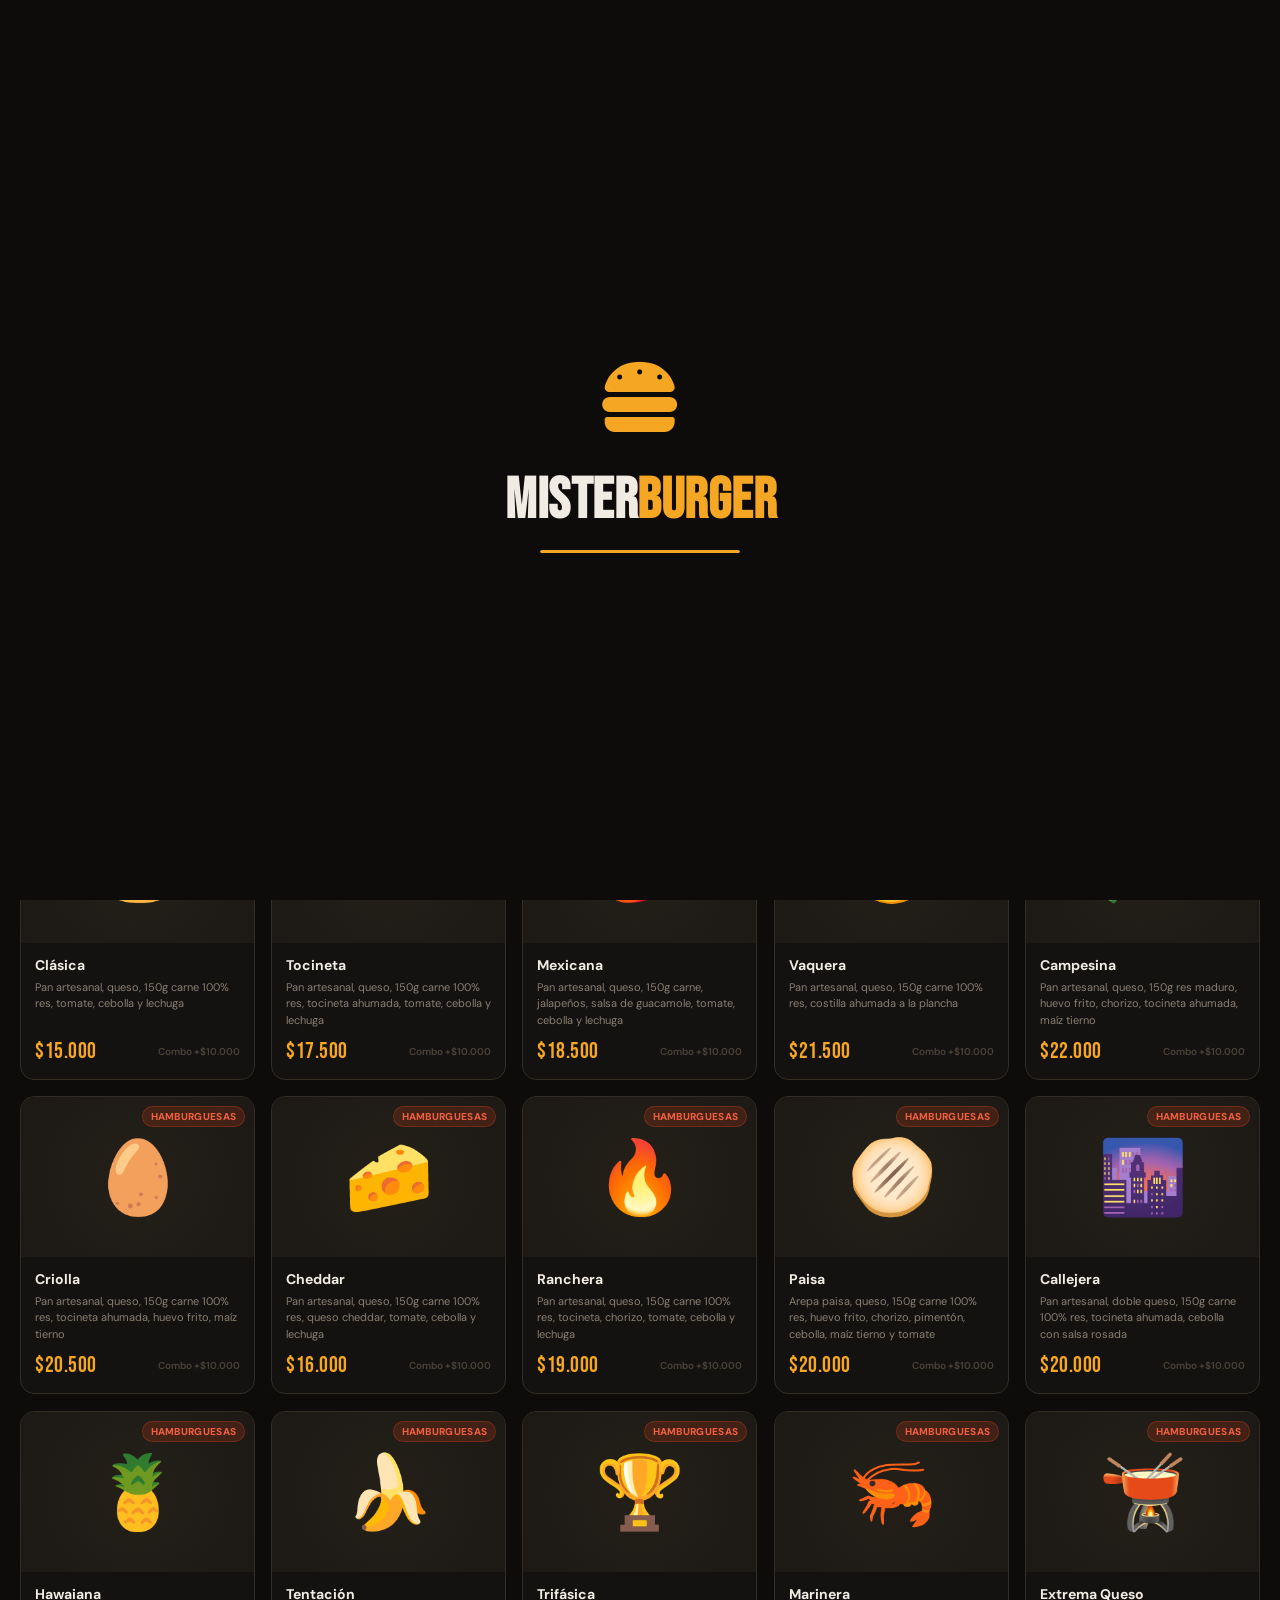
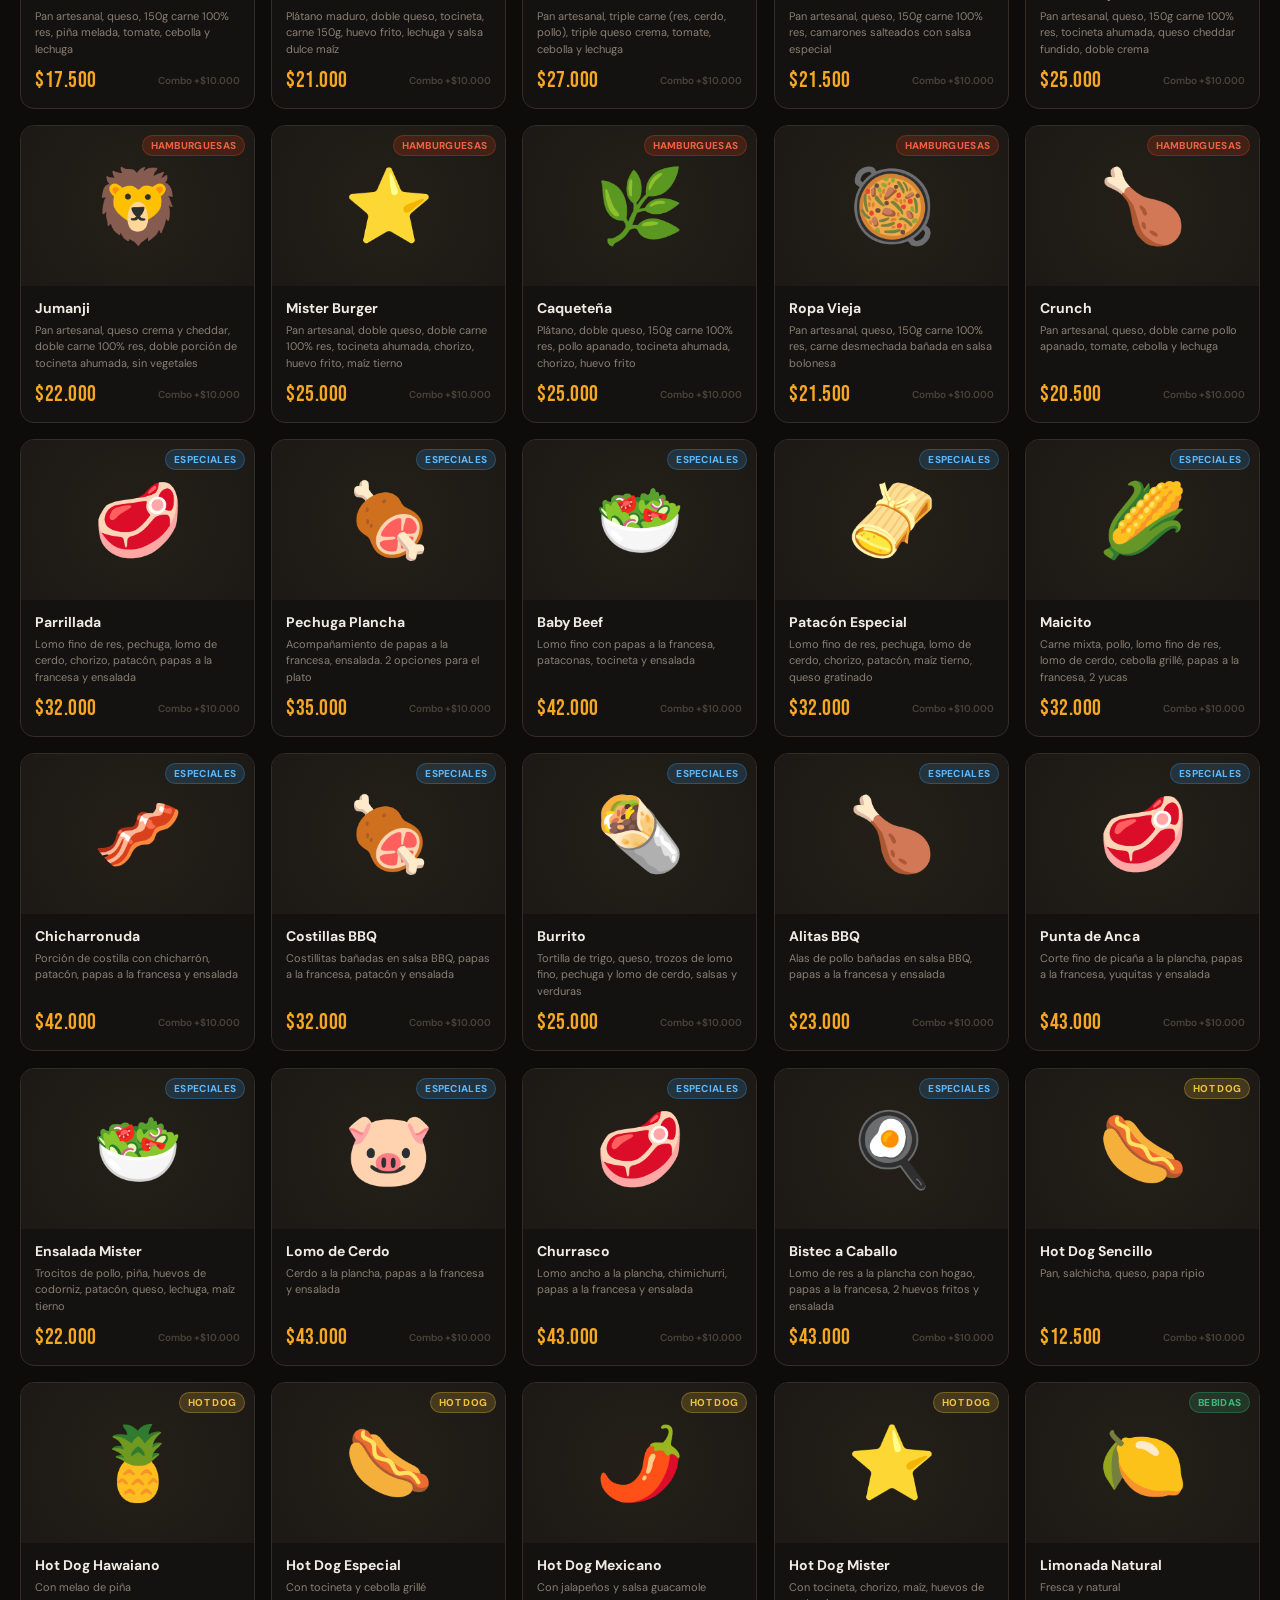
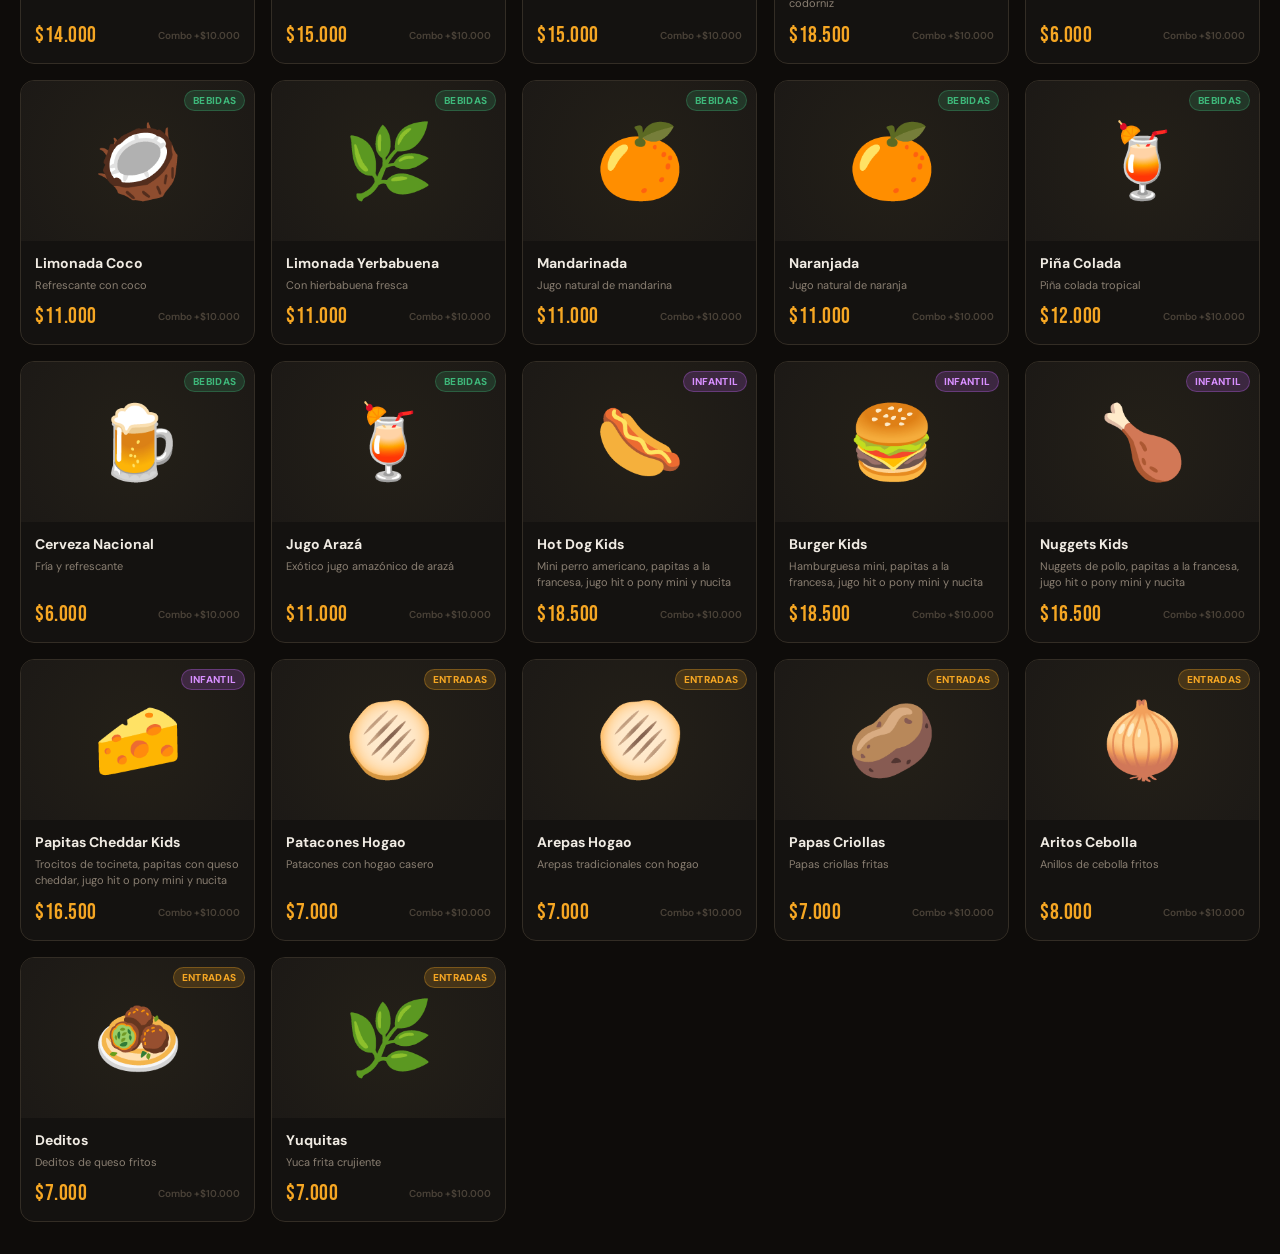
==== commit 27f20be0: "Add files via upload" ====
--- a/index.html
+++ b/index.html
@@ -1,9 +1,8 @@
-
 <!DOCTYPE html>
 <html lang="es">
 <head>
 <meta charset="UTF-8">
-<meta name="viewport" content="width=device-width, initial-scale=1.0">
+<meta name="viewport" content="width=device-width, initial-scale=1.0, maximum-scale=1.0">
 <title>Mister Burger · Sistema POS</title>
 <link rel="preconnect" href="https://fonts.googleapis.com">
 <link href="https://fonts.googleapis.com/css2?family=Bebas+Neue&family=DM+Sans:ital,opsz,wght@0,9..40,300;0,9..40,400;0,9..40,500;0,9..40,600;0,9..40,700;1,9..40,400&family=DM+Mono:wght@400;500&display=swap" rel="stylesheet">
@@ -24,13 +23,12 @@
 
 <!-- ══ APP CLIENTE ══ -->
 <div id="app-client" class="app hidden">
-
   <header class="cn">
     <div class="cn__brand" onclick="clientNav('menu')">
       <i class="fa-solid fa-burger"></i>
       <span>MISTER<em>BURGER</em></span>
     </div>
-    <nav class="cn__links" id="cn-links">
+    <nav class="cn__links">
       <button class="cn__link active" onclick="clientNav('menu',this)"><i class="fa-solid fa-utensils"></i>Menú</button>
       <button class="cn__link" onclick="clientNav('about',this)"><i class="fa-solid fa-store"></i>Nosotros</button>
       <button class="cn__link" onclick="clientNav('contact',this)"><i class="fa-solid fa-location-dot"></i>Contacto</button>
@@ -50,11 +48,10 @@
   </div>
 
   <main class="c-main">
-
     <!-- MENÚ PÚBLICO -->
     <div id="cp-menu" class="c-page active">
       <section class="hero">
-        <div class="hero__bg" id="hero-bg"></div>
+        <div class="hero__bg"></div>
         <div class="hero__content">
           <span class="hero__badge"><i class="fa-solid fa-fire-flame-curved"></i> Fast Food Premium</span>
           <h1 class="hero__title">MISTER<br><span>BURGER</span></h1>
@@ -82,7 +79,6 @@
       </div>
 
       <div class="menu-combo-bar">🍟 <strong>Pídelas en combo +$10.000</strong> · Incluye papas y bebida</div>
-
       <div class="menu-grid" id="menu-grid"></div>
     </div>
 
@@ -107,22 +103,23 @@
         <div class="info-card"><i class="fa-solid fa-credit-card"></i><h3>Pagos</h3><p>Nequi: 321 987 8214<br>Bancolombia: 223619704-74<br><em>Sin datafono</em></p></div>
       </div>
     </div>
-
   </main>
 </div>
 
-<!-- ══ APP STAFF ══ -->
+<!-- ══ APP STAFF (Jefe / Mesero) ══ -->
 <div id="app-staff" class="app hidden">
-
   <header class="st-bar">
     <div class="st-bar__l">
-      <button class="st-toggle" id="sb-toggle" onclick="toggleSidebar()"><i class="fa-solid fa-bars-staggered"></i></button>
+      <button class="st-toggle" id="sb-toggle" onclick="toggleSidebar()" title="Menú lateral">
+        <i class="fa-solid fa-bars-staggered"></i>
+      </button>
       <div class="st-brand"><i class="fa-solid fa-burger"></i><span>MB<b>·</b>POS</span></div>
     </div>
     <div class="st-bar__c">
       <div class="st-search">
         <i class="fa-solid fa-magnifying-glass"></i>
-        <input id="st-search" type="text" placeholder="Buscar mesa, producto…" oninput="staffSearch(this.value)" onfocus="openSSearch()" onblur="closeSSearch()">
+        <input id="st-search" type="text" placeholder="Buscar mesa, producto…"
+               oninput="staffSearch(this.value)" onfocus="openSSearch()" onblur="closeSSearch()">
         <div id="ss-drop" class="ss-drop hidden"></div>
       </div>
     </div>
@@ -132,19 +129,51 @@
     </div>
   </header>
 
+  <!-- Overlay para cerrar sidebar en móvil -->
+  <div id="sb-overlay" class="sb-overlay hidden" onclick="closeSidebarMobile()"></div>
+
   <div class="st-layout">
-
     <aside class="st-sidebar" id="st-sidebar">
       <div class="st-sidebar__profile" id="st-profile"></div>
       <nav class="st-nav" id="st-nav"></nav>
       <div class="st-sidebar__bottom">
-        <button class="st-nav__item danger" onclick="logout()"><i class="fa-solid fa-right-from-bracket"></i><span>Cerrar Sesión</span></button>
+        <button class="st-nav__item danger" onclick="logout()">
+          <i class="fa-solid fa-right-from-bracket"></i><span>Cerrar Sesión</span>
+        </button>
       </div>
     </aside>
-
     <main class="st-content" id="st-content"></main>
-
-  </div>
+  </div>
+</div>
+
+<!-- ══ APP COCINA ══ -->
+<div id="app-kitchen" class="app hidden">
+  <header class="kitch-bar">
+    <div class="kitch-bar__brand">
+      <i class="fa-solid fa-fire-burner"></i>
+      <span>COCINA · MISTER BURGER</span>
+    </div>
+    <div class="kitch-bar__r">
+      <div id="kitch-status" class="status-pill closed"><span class="dot"></span><span>Cerrado</span></div>
+      <button class="pill-btn pill-btn--sm" id="kitch-sound-btn" onclick="toggleKitchSound()" title="Sonido alerta">
+        <i class="fa-solid fa-bell"></i>
+      </button>
+      <button class="pill-btn pill-btn--sm" onclick="logout()"><i class="fa-solid fa-right-from-bracket"></i></button>
+    </div>
+  </header>
+
+  <div class="kitch-tabs">
+    <button class="kitch-tab active" id="ktab-food" onclick="kitchTab('food',this)">
+      <i class="fa-solid fa-burger"></i> Comida
+      <span class="kitch-count" id="kc-food">0</span>
+    </button>
+    <button class="kitch-tab" id="ktab-drinks" onclick="kitchTab('drinks',this)">
+      <i class="fa-solid fa-wine-glass"></i> Bebidas
+      <span class="kitch-count" id="kc-drinks">0</span>
+    </button>
+  </div>
+
+  <div id="kitch-content" class="kitch-content"></div>
 </div>
 
 <!-- ══ LOGIN ══ -->
@@ -154,11 +183,28 @@
     <div class="login-card">
       <div class="login-logo"><i class="fa-solid fa-burger"></i><div><h2>MISTER BURGER</h2><p>Sistema POS</p></div></div>
       <h3>Bienvenido de vuelta</h3>
-      <div class="field-g"><label>Usuario</label><div class="field-i"><i class="fa-solid fa-user"></i><input id="l-user" type="text" placeholder="usuario" onkeyup="if(event.key==='Enter')doLogin()"></div></div>
-      <div class="field-g"><label>Contraseña</label><div class="field-i"><i class="fa-solid fa-lock"></i><input id="l-pass" type="password" placeholder="••••••••" onkeyup="if(event.key==='Enter')doLogin()"></div></div>
-      <button class="pill-btn pill-btn--accent full" onclick="doLogin()"><i class="fa-solid fa-arrow-right-to-bracket"></i> Ingresar</button>
-      <button class="pill-btn full mt-s" onclick="showApp('client')"><i class="fa-solid fa-arrow-left"></i> Volver al Menú</button>
-      <div class="login-hint"><span><b>Mesero:</b> mesero / 1234</span><span><b>Jefe:</b> jefe / admin</span></div>
+      <div class="field-g"><label>Usuario</label>
+        <div class="field-i"><i class="fa-solid fa-user"></i>
+          <input id="l-user" type="text" placeholder="usuario" onkeyup="if(event.key==='Enter')doLogin()">
+        </div>
+      </div>
+      <div class="field-g"><label>Contraseña</label>
+        <div class="field-i"><i class="fa-solid fa-lock"></i>
+          <input id="l-pass" type="password" placeholder="••••••••" onkeyup="if(event.key==='Enter')doLogin()">
+        </div>
+      </div>
+      <label class="remember-me"><input type="checkbox" id="l-remember"> Recordarme en este dispositivo</label>
+      <button class="pill-btn pill-btn--accent full" onclick="doLogin()">
+        <i class="fa-solid fa-arrow-right-to-bracket"></i> Ingresar
+      </button>
+      <button class="pill-btn full mt-s" onclick="showApp('client')">
+        <i class="fa-solid fa-arrow-left"></i> Volver al Menú
+      </button>
+      <div class="login-hint">
+        <span><b>Mesero:</b> mesero / 1234</span>
+        <span><b>Cocina:</b> cocina / 1234</span>
+        <span><b>Jefe:</b> jefe / admin</span>
+      </div>
     </div>
   </div>
 </div>
@@ -172,7 +218,11 @@
     <div class="mb scroll">
       <div class="img-up" id="img-up" onclick="document.getElementById('img-file').click()">
         <div class="img-up__prev" id="img-prev"><span id="img-eph" style="font-size:48px">🍔</span></div>
-        <div class="img-up__txt"><p><i class="fa-solid fa-camera-retro"></i> Foto del producto</p><small>JPG · PNG · WEBP · máx 2 MB</small><button type="button" class="pill-btn pill-btn--sm mt-s" onclick="event.stopPropagation();clearImg()"><i class="fa-solid fa-trash"></i> Quitar</button></div>
+        <div class="img-up__txt">
+          <p><i class="fa-solid fa-camera-retro"></i> Foto del producto</p>
+          <small>JPG · PNG · WEBP · máx 2 MB</small>
+          <button type="button" class="pill-btn pill-btn--sm mt-s" onclick="event.stopPropagation();clearImg()"><i class="fa-solid fa-trash"></i> Quitar</button>
+        </div>
         <input type="file" id="img-file" accept="image/jpeg,image/png,image/webp" style="display:none" onchange="loadImg(this)">
         <input type="hidden" id="mp-img">
       </div>
@@ -180,13 +230,25 @@
         <div class="field-g full"><label>Nombre</label><input id="mp-name" class="field-c" placeholder="Hamburguesa Clásica"></div>
         <div class="field-g full"><label>Descripción / Ingredientes</label><input id="mp-desc" class="field-c" placeholder="Pan artesanal, queso, carne 150g…"></div>
         <div class="field-g"><label>Emoji (respaldo)</label><input id="mp-emoji" class="field-c" placeholder="🍔"></div>
-        <div class="field-g"><label>Categoría</label><select id="mp-cat" class="field-c"><option>Hamburguesas</option><option>Especiales</option><option>Hot Dog</option><option>Bebidas</option><option>Infantil</option><option>Entradas</option></select></div>
+        <div class="field-g"><label>Categoría</label>
+          <select id="mp-cat" class="field-c">
+            <option>Hamburguesas</option><option>Especiales</option><option>Hot Dog</option>
+            <option>Bebidas</option><option>Infantil</option><option>Entradas</option>
+          </select>
+        </div>
         <div class="field-g"><label>Precio de venta (COP)</label><input id="mp-price" class="field-c" type="number" placeholder="15000"></div>
         <div class="field-g"><label>Costo producción (COP)</label><input id="mp-cost" class="field-c" type="number" placeholder="7000"></div>
-        <div class="field-g"><label>Estado</label><select id="mp-status" class="field-c"><option value="active">Activo</option><option value="inactive">Inactivo</option></select></div>
-      </div>
-    </div>
-    <div class="mf"><button class="pill-btn pill-btn--accent" onclick="saveProduct()"><i class="fa-solid fa-floppy-disk"></i> Guardar</button><button class="pill-btn" onclick="closeModal('modal-product')">Cancelar</button></div>
+        <div class="field-g"><label>Estado</label>
+          <select id="mp-status" class="field-c">
+            <option value="active">Activo</option><option value="inactive">Inactivo</option>
+          </select>
+        </div>
+      </div>
+    </div>
+    <div class="mf">
+      <button class="pill-btn pill-btn--accent" onclick="saveProduct()"><i class="fa-solid fa-floppy-disk"></i> Guardar</button>
+      <button class="pill-btn" onclick="closeModal('modal-product')">Cancelar</button>
+    </div>
     <input type="hidden" id="mp-id">
   </div>
 </div>
@@ -199,8 +261,15 @@
       <div id="ma-vis" class="ma-vis"></div>
       <p id="ma-desc" class="ma-desc"></p>
       <p id="ma-price" class="ma-price"></p>
-      <div class="qty-ctrl"><button onclick="changeQty(-1)">−</button><span id="ma-qty">1</span><button onclick="changeQty(1)">+</button></div>
-      <div class="field-g" style="text-align:left;margin-top:16px"><label>Notas (opcional)</label><input id="ma-notes" class="field-c" placeholder="Sin cebolla, extra salsa…"></div>
+      <div class="qty-ctrl">
+        <button onclick="changeQty(-1)">−</button>
+        <span id="ma-qty">1</span>
+        <button onclick="changeQty(1)">+</button>
+      </div>
+      <div class="field-g" style="text-align:left;margin-top:16px">
+        <label>Notas (opcional)</label>
+        <input id="ma-notes" class="field-c" placeholder="Sin cebolla, extra salsa…">
+      </div>
     </div>
     <div class="mf"><button class="pill-btn pill-btn--accent full" onclick="confirmAdd()"><i class="fa-solid fa-plus"></i> Agregar al Pedido</button></div>
     <input type="hidden" id="ma-pid">
@@ -211,12 +280,25 @@
 <div id="modal-pay" class="modal-wrap hidden">
   <div class="modal-box">
     <div class="mh"><h3>💳 Confirmar Pago</h3><button class="mc" onclick="closeModal('modal-pay')"><i class="fa-solid fa-xmark"></i></button></div>
-    <div class="mb"><div id="pay-sum" class="pay-sum"></div>
-      <div class="field-g mt-s"><label>Método de pago</label><select id="pay-meth" class="field-c"><option value="efectivo">💵 Efectivo</option><option value="nequi">📱 Nequi</option><option value="bancolombia">🏦 Bancolombia</option><option value="tarjeta">💳 Tarjeta</option></select></div>
-      <div class="field-g"><label>Monto recibido (opcional)</label><input id="pay-recv" class="field-c" type="number" placeholder="50000" oninput="calcChange()"></div>
+    <div class="mb">
+      <div id="pay-sum" class="pay-sum"></div>
+      <div class="field-g mt-s"><label>Método de pago</label>
+        <select id="pay-meth" class="field-c">
+          <option value="efectivo">💵 Efectivo</option>
+          <option value="nequi">📱 Nequi</option>
+          <option value="bancolombia">🏦 Bancolombia</option>
+          <option value="tarjeta">💳 Tarjeta</option>
+        </select>
+      </div>
+      <div class="field-g"><label>Monto recibido (opcional)</label>
+        <input id="pay-recv" class="field-c" type="number" placeholder="50000" oninput="calcChange()">
+      </div>
       <div id="pay-change" class="pay-change hidden"></div>
     </div>
-    <div class="mf"><button class="pill-btn pill-btn--green full" onclick="confirmPay()"><i class="fa-solid fa-circle-check"></i> Confirmar y Liberar Mesa</button><button class="pill-btn" onclick="closeModal('modal-pay')">Cancelar</button></div>
+    <div class="mf">
+      <button class="pill-btn pill-btn--green full" onclick="confirmPay()"><i class="fa-solid fa-circle-check"></i> Confirmar y Liberar Mesa</button>
+      <button class="pill-btn" onclick="closeModal('modal-pay')">Cancelar</button>
+    </div>
     <input type="hidden" id="pay-oid">
   </div>
 </div>
@@ -225,8 +307,13 @@
 <div id="modal-move" class="modal-wrap hidden">
   <div class="modal-box">
     <div class="mh"><h3>Cambiar Mesa</h3><button class="mc" onclick="closeModal('modal-move')"><i class="fa-solid fa-xmark"></i></button></div>
-    <div class="mb"><p class="modal-hint">Selecciona la mesa destino:</p><div id="move-grid" class="scroll" style="max-height:360px"></div></div>
-    <div class="mf"><button class="pill-btn pill-btn--accent" onclick="confirmMove()"><i class="fa-solid fa-arrows-alt"></i> Mover</button><button class="pill-btn" onclick="closeModal('modal-move')">Cancelar</button></div>
+    <div class="mb"><p class="modal-hint">Selecciona la mesa destino:</p>
+      <div id="move-grid" style="max-height:360px;overflow-y:auto"></div>
+    </div>
+    <div class="mf">
+      <button class="pill-btn pill-btn--accent" onclick="confirmMove()"><i class="fa-solid fa-arrows-alt"></i> Mover</button>
+      <button class="pill-btn" onclick="closeModal('modal-move')">Cancelar</button>
+    </div>
   </div>
 </div>
 
@@ -235,11 +322,13 @@
   <div class="modal-box wide">
     <div class="mh"><h3>🏪 Abrir Jornada</h3><button class="mc" onclick="closeModal('modal-open')"><i class="fa-solid fa-xmark"></i></button></div>
     <div class="mb scroll">
-      <p class="modal-hint">Registra las compras/inversiones del día:</p>
+      <p class="modal-hint">Registra las compras/inversiones del día antes de empezar:</p>
       <div id="inv-rows"></div>
       <button class="pill-btn pill-btn--sm mt-s" onclick="addInvRow()"><i class="fa-solid fa-plus"></i> Agregar ítem</button>
       <div class="inv-total"><span>Total inversión:</span><strong id="inv-total">$0</strong></div>
-      <div class="field-g mt-s"><label>Notas de apertura</label><input id="open-notes" class="field-c" placeholder="Promociones, eventos especiales…"></div>
+      <div class="field-g mt-s"><label>Notas de apertura</label>
+        <input id="open-notes" class="field-c" placeholder="Promociones, eventos especiales…">
+      </div>
     </div>
     <div class="mf"><button class="pill-btn pill-btn--green full" onclick="confirmOpen()"><i class="fa-solid fa-store"></i> Abrir Local y Comenzar</button></div>
   </div>
@@ -249,8 +338,16 @@
 <div id="modal-close-day" class="modal-wrap hidden">
   <div class="modal-box">
     <div class="mh"><h3>🔒 Cerrar Jornada</h3><button class="mc" onclick="closeModal('modal-close-day')"><i class="fa-solid fa-xmark"></i></button></div>
-    <div class="mb"><div id="close-sum"></div><div class="field-g mt-s"><label>Notas del cierre</label><input id="close-notes" class="field-c" placeholder="Incidencias, observaciones…"></div></div>
-    <div class="mf"><button class="pill-btn pill-btn--danger full" onclick="confirmClose()"><i class="fa-solid fa-lock"></i> Confirmar Cierre</button><button class="pill-btn" onclick="closeModal('modal-close-day')">Cancelar</button></div>
+    <div class="mb">
+      <div id="close-sum"></div>
+      <div class="field-g mt-s"><label>Notas del cierre</label>
+        <input id="close-notes" class="field-c" placeholder="Incidencias, observaciones…">
+      </div>
+    </div>
+    <div class="mf">
+      <button class="pill-btn pill-btn--danger full" onclick="confirmClose()"><i class="fa-solid fa-lock"></i> Confirmar Cierre</button>
+      <button class="pill-btn" onclick="closeModal('modal-close-day')">Cancelar</button>
+    </div>
   </div>
 </div>
 
--- a/styles.css
+++ b/styles.css
@@ -1,54 +1,35 @@
 /* ═══════════════════════════════════════════════
-   MISTER BURGER POS · styles.css  v4
-   Design: Dark luxury fast-food — charcoal, ember orange, cream
-   Fonts: Bebas Neue (display) + DM Sans (body) + DM Mono (numbers)
+   MISTER BURGER POS · styles.css  v4.1
+   Responsive-first, mobile-friendly complete rewrite
 ═══════════════════════════════════════════════ */
 
 /* ── Variables ── */
 :root{
-  --bg:        #0e0c0a;
-  --bg-1:      #141210;
-  --bg-2:      #1c1916;
-  --bg-3:      #242018;
-  --bg-4:      #2e2920;
-  --border:    #332d25;
-  --border-l:  #3d3628;
-  --acc:       #f5a623;
-  --acc-h:     #ffbb44;
-  --acc-d:     #c07d10;
-  --red:       #e8431a;
-  --red-h:     #ff5533;
-  --green:     #3eb87a;
-  --green-h:   #52d492;
-  --blue:      #3b9de8;
-  --yellow:    #f0c040;
-  --text:      #f0ebe3;
-  --text-m:    #8a7f72;
-  --text-d:    #4a4238;
-  --text-dim:  #2e2920;
-  --radius:    14px;
-  --radius-sm: 8px;
-  --radius-lg: 20px;
-  --shadow:    0 16px 48px rgba(0,0,0,.6);
-  --shadow-sm: 0 4px 16px rgba(0,0,0,.4);
-  --sb-w:      260px;
-  --bar-h:     58px;
-  --trans:     .22s cubic-bezier(.4,0,.2,1);
+  --bg:#0e0c0a; --bg-1:#141210; --bg-2:#1c1916; --bg-3:#242018; --bg-4:#2e2920;
+  --border:#332d25; --border-l:#3d3628;
+  --acc:#f5a623; --acc-h:#ffbb44; --acc-d:#c07d10;
+  --red:#e8431a; --red-h:#ff5533;
+  --green:#3eb87a; --green-h:#52d492;
+  --blue:#3b9de8; --yellow:#f0c040;
+  --text:#f0ebe3; --text-m:#8a7f72; --text-d:#4a4238; --text-dim:#2e2920;
+  --radius:14px; --radius-sm:8px; --radius-lg:20px;
+  --shadow:0 16px 48px rgba(0,0,0,.6); --shadow-sm:0 4px 16px rgba(0,0,0,.4);
+  --bar-h:58px; --sb-w:260px; --sb-w-col:58px;
+  --trans:.22s cubic-bezier(.4,0,.2,1);
 }
 
 /* ── Reset ── */
 *,*::before,*::after{box-sizing:border-box;margin:0;padding:0}
-html{scroll-behavior:smooth}
+html{scroll-behavior:smooth;-webkit-text-size-adjust:100%}
 body{font-family:'DM Sans',sans-serif;background:var(--bg);color:var(--text);overflow-x:hidden;min-height:100vh}
 img{display:block;max-width:100%}
 button{font-family:'DM Sans',sans-serif;cursor:pointer}
 input,select,textarea{font-family:'DM Sans',sans-serif}
-a{text-decoration:none;color:inherit}
 h1,h2,h3,h4{font-family:'Bebas Neue',sans-serif;letter-spacing:.5px}
-code,kbd,.mono{font-family:'DM Mono',monospace}
 ::-webkit-scrollbar{width:5px;height:5px}
 ::-webkit-scrollbar-track{background:var(--bg)}
 ::-webkit-scrollbar-thumb{background:var(--border);border-radius:3px}
+::-webkit-scrollbar-thumb:hover{background:var(--border-l)}
 
 /* ── Utils ── */
 .hidden{display:none!important}
@@ -61,16 +42,12 @@
 /* ═══════════════════════════════════════════════
    SPLASH
 ═══════════════════════════════════════════════ */
-#splash{
-  position:fixed;inset:0;background:var(--bg);
-  display:flex;flex-direction:column;align-items:center;justify-content:center;gap:20px;
-  z-index:9999;transition:opacity .5s,transform .5s;
-}
+#splash{position:fixed;inset:0;background:var(--bg);display:flex;flex-direction:column;align-items:center;justify-content:center;gap:20px;z-index:9999;transition:opacity .5s,transform .5s}
 #splash.out{opacity:0;transform:scale(1.04);pointer-events:none}
-.splash-logo{font-size:72px;color:var(--acc);animation:splashPop .6s cubic-bezier(.34,1.56,.64,1) both}
-.splash-title{font-family:'Bebas Neue',sans-serif;font-size:52px;line-height:1;text-align:center;color:var(--text);animation:splashPop .6s .1s cubic-bezier(.34,1.56,.64,1) both}
+.splash-logo{font-size:clamp(56px,10vw,80px);color:var(--acc);animation:splashPop .6s cubic-bezier(.34,1.56,.64,1) both}
+.splash-title{font-family:'Bebas Neue',sans-serif;font-size:clamp(40px,8vw,58px);line-height:1;text-align:center;color:var(--text);animation:splashPop .6s .1s cubic-bezier(.34,1.56,.64,1) both}
 .splash-title span{color:var(--acc)}
-.splash-bar{width:200px;height:3px;background:var(--bg-3);border-radius:2px;overflow:hidden;animation:splashPop .4s .3s both}
+.splash-bar{width:min(200px,60vw);height:3px;background:var(--bg-3);border-radius:2px;overflow:hidden;animation:splashPop .4s .3s both}
 .splash-fill{height:100%;width:0;background:var(--acc);border-radius:2px;animation:splashLoad 1.6s .4s cubic-bezier(.4,0,.2,1) forwards}
 @keyframes splashPop{from{opacity:0;transform:scale(.8) translateY(10px)}to{opacity:1;transform:none}}
 @keyframes splashLoad{to{width:100%}}
@@ -78,14 +55,8 @@
 /* ═══════════════════════════════════════════════
    TOASTS
 ═══════════════════════════════════════════════ */
-#toasts{position:fixed;top:20px;right:20px;z-index:8888;display:flex;flex-direction:column;gap:8px;pointer-events:none}
-.toast{
-  background:var(--bg-2);border:1px solid var(--border);border-left:4px solid var(--acc);
-  padding:12px 18px;border-radius:var(--radius-sm);font-size:13px;font-weight:500;
-  color:var(--text);box-shadow:var(--shadow-sm);display:flex;align-items:center;gap:10px;
-  pointer-events:auto;max-width:300px;
-  animation:toastIn .3s cubic-bezier(.34,1.56,.64,1);
-}
+#toasts{position:fixed;top:16px;right:16px;z-index:8888;display:flex;flex-direction:column;gap:8px;pointer-events:none;max-width:calc(100vw - 32px)}
+.toast{background:var(--bg-2);border:1px solid var(--border);border-left:4px solid var(--acc);padding:11px 16px;border-radius:var(--radius-sm);font-size:13px;font-weight:500;color:var(--text);box-shadow:var(--shadow-sm);display:flex;align-items:center;gap:9px;pointer-events:auto;max-width:300px;animation:toastIn .3s cubic-bezier(.34,1.56,.64,1)}
 .toast.success{border-left-color:var(--green)}
 .toast.error{border-left-color:var(--red)}
 .toast.info{border-left-color:var(--blue)}
@@ -98,20 +69,15 @@
 ═══════════════════════════════════════════════ */
 
 /* Status pill */
-.status-pill{display:inline-flex;align-items:center;gap:6px;padding:5px 12px;border-radius:20px;font-size:11px;font-weight:700;text-transform:uppercase;letter-spacing:.5px}
+.status-pill{display:inline-flex;align-items:center;gap:6px;padding:5px 12px;border-radius:20px;font-size:11px;font-weight:700;text-transform:uppercase;letter-spacing:.5px;white-space:nowrap}
 .status-pill.open{background:rgba(62,184,122,.12);color:var(--green);border:1px solid rgba(62,184,122,.3)}
 .status-pill.closed{background:rgba(232,67,26,.1);color:var(--red);border:1px solid rgba(232,67,26,.25)}
-.dot{width:7px;height:7px;border-radius:50%;background:currentColor}
+.dot{width:7px;height:7px;border-radius:50%;background:currentColor;flex-shrink:0}
 .status-pill.open .dot{animation:blink 1.4s ease-in-out infinite}
 @keyframes blink{0%,100%{opacity:1}50%{opacity:.3}}
 
 /* Pill buttons */
-.pill-btn{
-  display:inline-flex;align-items:center;gap:7px;padding:9px 18px;
-  border-radius:10px;border:1.5px solid var(--border);
-  background:var(--bg-2);color:var(--text);font-size:13px;font-weight:600;
-  transition:all var(--trans);
-}
+.pill-btn{display:inline-flex;align-items:center;justify-content:center;gap:7px;padding:9px 18px;border-radius:10px;border:1.5px solid var(--border);background:var(--bg-2);color:var(--text);font-size:13px;font-weight:600;transition:all var(--trans);white-space:nowrap}
 .pill-btn:hover{border-color:var(--border-l);background:var(--bg-3)}
 .pill-btn:active{transform:scale(.97)}
 .pill-btn--accent{background:var(--acc);border-color:var(--acc);color:var(--bg)}
@@ -129,16 +95,13 @@
 .field-g{display:flex;flex-direction:column;gap:5px;margin-bottom:14px}
 .field-g label{font-size:11px;font-weight:700;text-transform:uppercase;color:var(--text-m);letter-spacing:.5px}
 .field-g.full{grid-column:1/-1}
-.field-c,.field-i input,.field-i select{
-  background:var(--bg);border:1.5px solid var(--border);color:var(--text);
-  padding:10px 14px;border-radius:var(--radius-sm);font-size:14px;font-weight:500;
-  outline:none;transition:border-color var(--trans);width:100%;
-}
-.field-c:focus,.field-i input:focus,.field-i select:focus{border-color:var(--acc)}
-.field-c option,.field-i select option{background:var(--bg-2)}
+.field-c{background:var(--bg);border:1.5px solid var(--border);color:var(--text);padding:10px 14px;border-radius:var(--radius-sm);font-size:14px;font-weight:500;outline:none;transition:border-color var(--trans);width:100%}
+.field-c:focus{border-color:var(--acc)}
+.field-c option{background:var(--bg-2)}
 .field-i{position:relative}
-.field-i i{position:absolute;left:13px;top:50%;transform:translateY(-50%);color:var(--text-m);font-size:13px}
-.field-i input{padding-left:36px}
+.field-i i{position:absolute;left:13px;top:50%;transform:translateY(-50%);color:var(--text-m);font-size:13px;pointer-events:none}
+.field-i input{padding-left:36px;width:100%;background:var(--bg);border:1.5px solid var(--border);color:var(--text);padding-right:14px;border-radius:var(--radius-sm);font-size:14px;font-weight:500;outline:none;transition:border-color var(--trans)}
+.field-i input:focus{border-color:var(--acc)}
 
 /* Badges */
 .badge{display:inline-flex;align-items:center;gap:4px;padding:3px 9px;border-radius:20px;font-size:10px;font-weight:800;text-transform:uppercase;letter-spacing:.5px}
@@ -159,500 +122,501 @@
 /* ═══════════════════════════════════════════════
    CLIENT NAVBAR
 ═══════════════════════════════════════════════ */
-.cn{
-  background:var(--bg-1);border-bottom:1px solid var(--border);
-  padding:0 24px;height:62px;
-  display:flex;align-items:center;gap:16px;
-  position:sticky;top:0;z-index:200;
-  box-shadow:0 4px 24px rgba(0,0,0,.35);
-  backdrop-filter:blur(12px);
-}
-.cn__brand{font-family:'Bebas Neue',sans-serif;font-size:26px;letter-spacing:2px;color:var(--acc);display:flex;align-items:center;gap:9px;cursor:pointer;flex-shrink:0;transition:opacity var(--trans)}
+.cn{background:var(--bg-1);border-bottom:1px solid var(--border);padding:0 20px;height:62px;display:flex;align-items:center;gap:12px;position:sticky;top:0;z-index:200;box-shadow:0 4px 24px rgba(0,0,0,.35)}
+.cn__brand{font-family:'Bebas Neue',sans-serif;font-size:24px;letter-spacing:2px;color:var(--acc);display:flex;align-items:center;gap:8px;cursor:pointer;flex-shrink:0;transition:opacity var(--trans);text-decoration:none}
 .cn__brand em{color:var(--text);font-style:normal}
 .cn__brand:hover{opacity:.85}
 .cn__links{display:flex;align-items:center;gap:2px;flex:1}
-.cn__link{display:flex;align-items:center;gap:6px;padding:8px 14px;border-radius:var(--radius-sm);border:none;background:none;color:var(--text-m);font-size:13px;font-weight:600;transition:all var(--trans)}
+.cn__link{display:flex;align-items:center;gap:6px;padding:8px 13px;border-radius:var(--radius-sm);border:none;background:none;color:var(--text-m);font-size:13px;font-weight:600;transition:all var(--trans);cursor:pointer}
 .cn__link:hover{color:var(--text);background:var(--bg-2)}
 .cn__link.active{color:var(--acc);background:rgba(245,166,35,.08)}
 .cn__end{display:flex;align-items:center;gap:10px;flex-shrink:0}
-.cn__ham{display:none;background:none;border:1px solid var(--border);color:var(--text);padding:7px 10px;border-radius:8px;font-size:15px}
-
-/* Mobile menu */
-.mob-menu{
-  position:fixed;top:62px;left:0;right:0;background:var(--bg-1);border-bottom:1px solid var(--border);
-  padding:12px;z-index:199;display:flex;flex-direction:column;gap:4px;
-  animation:slideDown .2s ease;
-}
-.mob-menu button{display:flex;align-items:center;gap:10px;padding:12px 16px;border-radius:var(--radius-sm);border:none;background:none;color:var(--text-m);font-size:14px;font-weight:600;transition:all var(--trans)}
+.cn__ham{display:none;background:none;border:1.5px solid var(--border);color:var(--text);padding:7px 10px;border-radius:8px;font-size:15px}
+
+.mob-menu{position:fixed;top:62px;left:0;right:0;background:var(--bg-1);border-bottom:1px solid var(--border);padding:10px;z-index:199;display:flex;flex-direction:column;gap:4px;animation:slideDown .2s ease;box-shadow:0 8px 24px rgba(0,0,0,.4)}
+.mob-menu button{display:flex;align-items:center;gap:10px;padding:12px 14px;border-radius:var(--radius-sm);border:none;background:none;color:var(--text-m);font-size:14px;font-weight:600;transition:all var(--trans);cursor:pointer}
 .mob-menu button:hover{background:var(--bg-2);color:var(--acc)}
 @keyframes slideDown{from{opacity:0;transform:translateY(-8px)}to{opacity:1;transform:none}}
 
-/* ═══════════════════════════════════════════════
-   CLIENT MAIN
-═══════════════════════════════════════════════ */
+/* ── Client pages ── */
 .c-main{min-height:calc(100vh - 62px)}
 .c-page{display:none}
 .c-page.active{display:block;animation:fadeUp .4s ease both}
-@keyframes fadeUp{from{opacity:0;transform:translateY(16px)}to{opacity:1;transform:none}}
+@keyframes fadeUp{from{opacity:0;transform:translateY(12px)}to{opacity:1;transform:none}}
 
 /* ── Hero ── */
-.hero{position:relative;min-height:85vh;display:flex;flex-direction:column;align-items:center;justify-content:center;overflow:hidden}
-.hero__bg{position:absolute;inset:0;background:radial-gradient(ellipse 80% 60% at 50% 40%, rgba(245,166,35,.07) 0%, transparent 70%), linear-gradient(180deg,#1a0d00 0%,#0e0c0a 100%);z-index:0}
-.hero__bg::after{content:'';position:absolute;inset:0;background:url("data:image/svg+xml,%3Csvg xmlns='http://www.w3.org/2000/svg' width='60' height='60'%3E%3Ccircle cx='30' cy='30' r='1' fill='rgba(245,166,35,.06)'/%3E%3C/svg%3E");background-size:60px 60px}
-.hero__content{position:relative;z-index:1;text-align:center;padding:40px 20px}
-.hero__badge{display:inline-flex;align-items:center;gap:7px;background:rgba(232,67,26,.15);color:var(--red);border:1px solid rgba(232,67,26,.3);padding:6px 16px;border-radius:20px;font-size:12px;font-weight:700;text-transform:uppercase;letter-spacing:1px;margin-bottom:20px;animation:fadeUp .5s .2s both}
-.hero__title{font-size:clamp(64px,12vw,140px);line-height:.9;color:var(--text);animation:fadeUp .6s .3s both}
-.hero__title span{color:var(--acc);display:block;text-shadow:0 0 60px rgba(245,166,35,.25)}
-.hero__sub{font-size:16px;color:var(--text-m);margin-top:16px;font-weight:500;animation:fadeUp .5s .5s both}
-.hero__scroll{position:absolute;bottom:32px;left:50%;transform:translateX(-50%);color:var(--text-d);font-size:18px;cursor:pointer;animation:bounceY 2s infinite .8s;z-index:1}
-.closed-banner{position:absolute;bottom:80px;left:50%;transform:translateX(-50%);background:rgba(232,67,26,.12);border:1px solid rgba(232,67,26,.3);color:var(--red);padding:10px 24px;border-radius:24px;font-size:13px;font-weight:700;white-space:nowrap;z-index:2}
+.hero{position:relative;min-height:min(85vh,600px);display:flex;flex-direction:column;align-items:center;justify-content:center;overflow:hidden}
+.hero__bg{position:absolute;inset:0;background:radial-gradient(ellipse 80% 60% at 50% 40%,rgba(245,166,35,.07) 0%,transparent 70%),linear-gradient(180deg,#1a0d00 0%,#0e0c0a 100%);z-index:0}
+.hero__content{position:relative;z-index:1;text-align:center;padding:32px 20px}
+.hero__badge{display:inline-flex;align-items:center;gap:7px;background:rgba(232,67,26,.15);color:var(--red);border:1px solid rgba(232,67,26,.3);padding:6px 16px;border-radius:20px;font-size:12px;font-weight:700;text-transform:uppercase;letter-spacing:1px;margin-bottom:16px;animation:fadeUp .5s .2s both}
+.hero__title{font-size:clamp(52px,12vw,130px);line-height:.9;color:var(--text);animation:fadeUp .6s .3s both}
+.hero__title span{color:var(--acc);display:block;text-shadow:0 0 60px rgba(245,166,35,.2)}
+.hero__sub{font-size:clamp(14px,2.5vw,17px);color:var(--text-m);margin-top:14px;font-weight:500;animation:fadeUp .5s .5s both}
+.hero__scroll{position:absolute;bottom:28px;left:50%;transform:translateX(-50%);color:var(--text-d);font-size:18px;cursor:pointer;animation:bounceY 2s infinite .8s;z-index:1}
+.closed-banner{position:absolute;bottom:72px;left:50%;transform:translateX(-50%);background:rgba(232,67,26,.12);border:1px solid rgba(232,67,26,.3);color:var(--red);padding:9px 20px;border-radius:24px;font-size:12px;font-weight:700;white-space:nowrap;z-index:2}
 @keyframes bounceY{0%,100%{transform:translateX(-50%) translateY(0)}50%{transform:translateX(-50%) translateY(7px)}}
 
 /* ── Menu bar ── */
-.menu-bar{
-  background:var(--bg-1);border-bottom:1px solid var(--border);
-  padding:12px 24px;display:flex;align-items:center;gap:12px;flex-wrap:wrap;
-  position:sticky;top:62px;z-index:100;
-  backdrop-filter:blur(12px);
-}
-.menu-filters{display:flex;gap:6px;flex-wrap:wrap;flex:1}
-.mf{
-  display:flex;align-items:center;gap:6px;padding:7px 14px;
-  border-radius:20px;border:1.5px solid var(--border);
-  background:transparent;color:var(--text-m);font-size:12px;font-weight:700;
-  transition:all var(--trans);text-transform:uppercase;letter-spacing:.4px;
-}
+.menu-bar{background:var(--bg-1);border-bottom:1px solid var(--border);padding:10px 20px;display:flex;align-items:center;gap:10px;flex-wrap:wrap;position:sticky;top:62px;z-index:100}
+.menu-filters{display:flex;gap:5px;flex-wrap:wrap;flex:1}
+.mf{display:flex;align-items:center;gap:5px;padding:6px 12px;border-radius:20px;border:1.5px solid var(--border);background:transparent;color:var(--text-m);font-size:11px;font-weight:700;transition:all var(--trans);text-transform:uppercase;letter-spacing:.3px;cursor:pointer}
 .mf:hover{border-color:var(--border-l);color:var(--text)}
 .mf.active{background:var(--acc);border-color:var(--acc);color:var(--bg)}
-.menu-search{display:flex;align-items:center;gap:8px;background:var(--bg-2);border:1.5px solid var(--border);border-radius:20px;padding:7px 14px;min-width:180px;transition:border-color var(--trans)}
+.menu-search{display:flex;align-items:center;gap:7px;background:var(--bg-2);border:1.5px solid var(--border);border-radius:20px;padding:7px 13px;min-width:150px;flex:1;max-width:240px;transition:border-color var(--trans)}
 .menu-search:focus-within{border-color:var(--acc)}
-.menu-search i{color:var(--text-m);font-size:13px}
-.menu-search input{background:none;border:none;color:var(--text);font-size:13px;outline:none;width:100%}
-
-.menu-combo-bar{background:linear-gradient(90deg,rgba(245,166,35,.06),rgba(232,67,26,.06));border-bottom:1px solid var(--border);padding:10px 24px;font-size:13px;color:var(--text-m);font-weight:500}
+.menu-search i{color:var(--text-m);font-size:12px;flex-shrink:0}
+.menu-search input{background:none;border:none;color:var(--text);font-size:13px;outline:none;width:100%;min-width:0}
+.menu-combo-bar{background:linear-gradient(90deg,rgba(245,166,35,.06),rgba(232,67,26,.06));border-bottom:1px solid var(--border);padding:9px 20px;font-size:12px;color:var(--text-m);font-weight:500}
 .menu-combo-bar strong{color:var(--acc)}
 
 /* ── Menu Grid ── */
-.menu-grid{
-  display:grid;
-  grid-template-columns:repeat(auto-fill,minmax(240px,1fr));
-  gap:20px;padding:24px;
-}
+.menu-grid{display:grid;grid-template-columns:repeat(auto-fill,minmax(min(220px,100%),1fr));gap:16px;padding:20px}
 
 /* Product card */
-.pc{
-  background:var(--bg-1);border:1px solid var(--border);
-  border-radius:var(--radius);overflow:hidden;display:flex;flex-direction:column;
-  transition:all .3s cubic-bezier(.4,0,.2,1);cursor:default;
-  animation:cardIn .4s cubic-bezier(.34,1.56,.64,1) both;
-}
-.pc:nth-child(1){animation-delay:.05s}
-.pc:nth-child(2){animation-delay:.1s}
-.pc:nth-child(3){animation-delay:.15s}
-.pc:nth-child(4){animation-delay:.2s}
-.pc:nth-child(5){animation-delay:.25s}
-.pc:nth-child(6){animation-delay:.3s}
-@keyframes cardIn{from{opacity:0;transform:translateY(20px) scale(.97)}to{opacity:1;transform:none}}
-.pc:hover{border-color:var(--acc);transform:translateY(-5px);box-shadow:0 16px 48px rgba(245,166,35,.12)}
+.pc{background:var(--bg-1);border:1px solid var(--border);border-radius:var(--radius);overflow:hidden;display:flex;flex-direction:column;transition:all .3s cubic-bezier(.4,0,.2,1);animation:cardIn .4s cubic-bezier(.34,1.56,.64,1) both}
+@keyframes cardIn{from{opacity:0;transform:translateY(16px) scale(.97)}to{opacity:1;transform:none}}
+.pc:hover{border-color:var(--acc);transform:translateY(-4px);box-shadow:0 14px 40px rgba(245,166,35,.1)}
 .pc.inactive{opacity:.35}
-
-.pc__img{
-  height:170px;background:var(--bg-2);overflow:hidden;
-  display:flex;align-items:center;justify-content:center;position:relative;
-}
+.pc__img{height:160px;background:var(--bg-2);overflow:hidden;display:flex;align-items:center;justify-content:center;position:relative}
 .pc__img img{width:100%;height:100%;object-fit:cover;transition:transform .5s ease}
-.pc:hover .pc__img img{transform:scale(1.07)}
-.pc__img-emoji{font-size:80px;transition:transform .4s;display:flex;align-items:center;justify-content:center;width:100%;height:100%;background:radial-gradient(circle,var(--bg-3),var(--bg-2))}
-.pc:hover .pc__img-emoji{transform:scale(1.1) rotate(-3deg)}
-.pc__cat{position:absolute;top:10px;right:10px;font-size:10px;font-weight:800;text-transform:uppercase;padding:3px 9px;border-radius:12px;letter-spacing:.4px}
-
-.pc__body{padding:16px;flex:1;display:flex;flex-direction:column;gap:6px}
-.pc__name{font-size:15px;font-weight:700;color:var(--text);line-height:1.2}
+.pc:hover .pc__img img{transform:scale(1.06)}
+.pc__img-emoji{font-size:72px;display:flex;align-items:center;justify-content:center;width:100%;height:100%;background:radial-gradient(circle,var(--bg-3),var(--bg-2));transition:transform .4s}
+.pc:hover .pc__img-emoji{transform:scale(1.08) rotate(-2deg)}
+.pc__cat{position:absolute;top:9px;right:9px;font-size:10px;font-weight:800;text-transform:uppercase;padding:3px 8px;border-radius:11px;letter-spacing:.3px}
+.pc__body{padding:14px;flex:1;display:flex;flex-direction:column;gap:5px}
+.pc__name{font-size:14px;font-weight:700;color:var(--text);line-height:1.2}
 .pc__desc{font-size:11px;color:var(--text-m);flex:1;line-height:1.5}
-.pc__footer{display:flex;align-items:center;justify-content:space-between;margin-top:6px}
-.pc__price{font-family:'Bebas Neue',sans-serif;font-size:24px;color:var(--acc);letter-spacing:.5px}
+.pc__footer{display:flex;align-items:center;justify-content:space-between;margin-top:5px}
+.pc__price{font-family:'Bebas Neue',sans-serif;font-size:22px;color:var(--acc);letter-spacing:.5px}
 .pc__combo{font-size:10px;color:var(--text-d);font-weight:600}
 
 /* ── Info pages ── */
-.info-hero{background:linear-gradient(135deg,#1a0800,#0e0c0a);padding:60px 24px;text-align:center;border-bottom:1px solid var(--border)}
-.info-hero h2{font-size:clamp(42px,6vw,72px);color:var(--acc)}
-.info-hero p{color:var(--text-m);font-size:15px;margin-top:8px;font-weight:500}
-.info-grid{display:grid;grid-template-columns:repeat(auto-fill,minmax(220px,1fr));gap:20px;padding:32px 24px;max-width:1100px;margin:0 auto}
-.info-card{background:var(--bg-1);border:1px solid var(--border);border-radius:var(--radius);padding:28px 22px;text-align:center;transition:all .3s;animation:fadeUp .5s both}
-.info-card:hover{border-color:var(--acc);transform:translateY(-4px);box-shadow:0 12px 40px rgba(245,166,35,.1)}
-.info-card i{font-size:28px;color:var(--acc);margin-bottom:14px;display:block}
-.info-card h3{font-size:22px;margin-bottom:10px}
-.info-card p{font-size:13px;color:var(--text-m);line-height:1.7;font-weight:500}
-
-/* ═══════════════════════════════════════════════
-   STAFF — TOPBAR
-═══════════════════════════════════════════════ */
-.st-bar{
-  background:var(--bg-1);border-bottom:1px solid var(--border);
-  height:var(--bar-h);padding:0 20px;
-  display:flex;align-items:center;gap:14px;
-  position:fixed;top:0;left:0;right:0;z-index:300;
-  box-shadow:0 2px 12px rgba(0,0,0,.4);
-}
-.st-bar__l{display:flex;align-items:center;gap:12px}
-.st-toggle{background:none;border:1.5px solid var(--border);color:var(--text);padding:8px 10px;border-radius:var(--radius-sm);font-size:16px;transition:all var(--trans)}
+.info-hero{background:linear-gradient(135deg,#1a0800,#0e0c0a);padding:50px 20px;text-align:center;border-bottom:1px solid var(--border)}
+.info-hero h2{font-size:clamp(38px,6vw,68px);color:var(--acc)}
+.info-hero p{color:var(--text-m);font-size:14px;margin-top:8px;font-weight:500}
+.info-grid{display:grid;grid-template-columns:repeat(auto-fill,minmax(min(220px,100%),1fr));gap:16px;padding:28px 20px;max-width:1100px;margin:0 auto}
+.info-card{background:var(--bg-1);border:1px solid var(--border);border-radius:var(--radius);padding:24px 20px;text-align:center;transition:all .3s;animation:fadeUp .5s both}
+.info-card:hover{border-color:var(--acc);transform:translateY(-3px)}
+.info-card i{font-size:26px;color:var(--acc);margin-bottom:13px;display:block}
+.info-card h3{font-size:20px;margin-bottom:9px}
+.info-card p{font-size:12px;color:var(--text-m);line-height:1.7;font-weight:500}
+
+/* ═══════════════════════════════════════════════
+   STAFF TOPBAR
+═══════════════════════════════════════════════ */
+.st-bar{background:var(--bg-1);border-bottom:1px solid var(--border);height:var(--bar-h);padding:0 16px;display:flex;align-items:center;gap:12px;position:fixed;top:0;left:0;right:0;z-index:300;box-shadow:0 2px 12px rgba(0,0,0,.4)}
+.st-bar__l{display:flex;align-items:center;gap:10px;flex-shrink:0}
+.st-toggle{background:none;border:1.5px solid var(--border);color:var(--text);padding:7px 9px;border-radius:var(--radius-sm);font-size:15px;transition:all var(--trans);cursor:pointer}
 .st-toggle:hover{border-color:var(--acc);color:var(--acc)}
-.st-brand{font-family:'Bebas Neue',sans-serif;font-size:22px;letter-spacing:2px;color:var(--acc);display:flex;align-items:center;gap:8px}
+.st-brand{font-family:'Bebas Neue',sans-serif;font-size:20px;letter-spacing:2px;color:var(--acc);display:flex;align-items:center;gap:7px}
 .st-brand b{color:var(--text-m)}
-.st-bar__c{flex:1;display:flex;justify-content:center}
-.st-bar__r{display:flex;align-items:center;gap:12px;flex-shrink:0}
-
-/* Staff search */
-.st-search{position:relative;display:flex;align-items:center;background:var(--bg-2);border:1.5px solid var(--border);border-radius:20px;padding:7px 14px;gap:8px;width:320px;max-width:100%;transition:border-color var(--trans)}
+.st-bar__c{flex:1;display:flex;justify-content:center;min-width:0}
+.st-bar__r{display:flex;align-items:center;gap:10px;flex-shrink:0}
+
+.st-search{position:relative;display:flex;align-items:center;background:var(--bg-2);border:1.5px solid var(--border);border-radius:20px;padding:7px 13px;gap:7px;width:min(300px,40vw);transition:border-color var(--trans)}
 .st-search:focus-within{border-color:var(--acc)}
-.st-search i{color:var(--text-m);font-size:13px;flex-shrink:0}
-.st-search input{background:none;border:none;color:var(--text);font-size:13px;outline:none;width:100%}
-.ss-drop{position:absolute;top:calc(100%+8px);left:0;right:0;background:var(--bg-1);border:1px solid var(--border);border-radius:var(--radius);box-shadow:var(--shadow);z-index:400;max-height:360px;overflow-y:auto;animation:fadeUp .2s ease}
-.ss-group{font-size:10px;font-weight:800;text-transform:uppercase;color:var(--text-d);letter-spacing:1px;padding:10px 14px 4px}
-.ss-item{display:flex;align-items:center;gap:10px;padding:9px 14px;cursor:pointer;transition:background var(--trans);font-size:13px}
+.st-search i{color:var(--text-m);font-size:12px;flex-shrink:0}
+.st-search input{background:none;border:none;color:var(--text);font-size:12px;outline:none;width:100%;min-width:0}
+
+.ss-drop{position:absolute;top:calc(100%+8px);left:0;right:0;background:var(--bg-1);border:1px solid var(--border);border-radius:var(--radius);box-shadow:var(--shadow);z-index:400;max-height:340px;overflow-y:auto;animation:fadeUp .2s ease}
+.ss-group{font-size:10px;font-weight:800;text-transform:uppercase;color:var(--text-d);letter-spacing:1px;padding:9px 13px 3px}
+.ss-item{display:flex;align-items:center;gap:9px;padding:8px 13px;cursor:pointer;transition:background var(--trans);font-size:13px}
 .ss-item:hover{background:var(--bg-2)}
-.ss-item .ss-em{font-size:20px;width:26px;text-align:center;flex-shrink:0}
-.ss-item .ss-txt{flex:1}.ss-item .ss-name{font-weight:600;color:var(--text)}.ss-item .ss-sub{font-size:11px;color:var(--text-m)}
-.ss-item .ss-val{font-family:'Bebas Neue',sans-serif;font-size:16px;color:var(--acc);flex-shrink:0}
-.ss-empty{padding:20px;text-align:center;color:var(--text-m);font-size:13px}
-
-/* Staff user chip */
-.st-user{display:flex;align-items:center;gap:8px;font-size:13px;font-weight:600;color:var(--text-m)}
-.st-user .av{width:32px;height:32px;border-radius:50%;background:var(--acc);display:flex;align-items:center;justify-content:center;font-size:14px;font-weight:800;color:var(--bg)}
-
-/* ═══════════════════════════════════════════════
-   STAFF — SIDEBAR
+.ss-item .ss-em{font-size:19px;width:24px;text-align:center;flex-shrink:0}
+.ss-item .ss-txt{flex:1;min-width:0}
+.ss-item .ss-name{font-weight:600;color:var(--text);white-space:nowrap;overflow:hidden;text-overflow:ellipsis}
+.ss-item .ss-sub{font-size:11px;color:var(--text-m);white-space:nowrap;overflow:hidden;text-overflow:ellipsis}
+.ss-item .ss-val{font-family:'Bebas Neue',sans-serif;font-size:15px;color:var(--acc);flex-shrink:0}
+.ss-empty{padding:18px;text-align:center;color:var(--text-m);font-size:13px}
+
+.st-user{display:flex;align-items:center;gap:7px;font-size:12px;font-weight:600;color:var(--text-m)}
+.st-user .av{width:30px;height:30px;border-radius:50%;background:var(--acc);display:flex;align-items:center;justify-content:center;font-size:13px;font-weight:800;color:var(--bg);flex-shrink:0}
+
+/* ═══════════════════════════════════════════════
+   STAFF SIDEBAR
 ═══════════════════════════════════════════════ */
 .st-layout{display:flex;margin-top:var(--bar-h);min-height:calc(100vh - var(--bar-h))}
 
-.st-sidebar{
-  width:var(--sb-w);flex-shrink:0;
-  background:var(--bg-1);border-right:1px solid var(--border);
-  display:flex;flex-direction:column;
-  position:fixed;top:var(--bar-h);bottom:0;left:0;z-index:200;
-  overflow-y:auto;overflow-x:hidden;
-  transition:width var(--trans),transform var(--trans);
-}
-.st-sidebar.collapsed{width:58px}
-.st-sidebar.collapsed .st-sidebar__profile{padding:12px 0;justify-content:center}
+.st-sidebar{width:var(--sb-w);flex-shrink:0;background:var(--bg-1);border-right:1px solid var(--border);display:flex;flex-direction:column;position:fixed;top:var(--bar-h);bottom:0;left:0;z-index:200;overflow-y:auto;overflow-x:hidden;transition:width var(--trans),transform var(--trans)}
+.st-sidebar.collapsed{width:var(--sb-w-col)}
+.st-sidebar.collapsed .st-sidebar__profile{padding:10px 0;justify-content:center}
 .st-sidebar.collapsed .sp-name,.st-sidebar.collapsed .sp-role,
 .st-sidebar.collapsed .st-nav__label,.st-sidebar.collapsed .st-nav__item span,
-.st-sidebar.collapsed .st-sidebar__bottom span{display:none}
-.st-sidebar.collapsed .st-nav__item{justify-content:center;padding:12px 0}
-.st-sidebar.collapsed .st-nav__item.has-sub::after{display:none}
-.st-sidebar.collapsed .st-nav__sub{display:none}
-
-/* Profile block */
-.st-sidebar__profile{display:flex;align-items:center;gap:12px;padding:20px 18px;border-bottom:1px solid var(--border)}
-.sp-av{width:40px;height:40px;border-radius:50%;background:var(--acc);display:flex;align-items:center;justify-content:center;font-size:18px;font-weight:800;color:var(--bg);flex-shrink:0}
-.sp-name{font-size:14px;font-weight:700;color:var(--text);white-space:nowrap;overflow:hidden;text-overflow:ellipsis}
+.st-sidebar.collapsed .st-sidebar__bottom span,.st-sidebar.collapsed .has-sub::after{display:none}
+.st-sidebar.collapsed .st-nav__item{justify-content:center;padding:12px 0;border-left:none}
+.st-sidebar.collapsed .st-nav__sub{display:none!important}
+
+.st-sidebar__profile{display:flex;align-items:center;gap:11px;padding:18px 16px;border-bottom:1px solid var(--border)}
+.sp-av{width:38px;height:38px;border-radius:50%;background:var(--acc);display:flex;align-items:center;justify-content:center;font-size:17px;font-weight:800;color:var(--bg);flex-shrink:0}
+.sp-name{font-size:13px;font-weight:700;color:var(--text);white-space:nowrap;overflow:hidden;text-overflow:ellipsis}
 .sp-role{font-size:11px;color:var(--text-m);font-weight:600;margin-top:1px}
 
-/* Nav items */
-.st-nav{padding:10px 0;flex:1}
-.st-nav__label{font-size:10px;font-weight:800;text-transform:uppercase;color:var(--text-dim);letter-spacing:1px;padding:12px 18px 4px;white-space:nowrap}
-.st-nav__item{
-  display:flex;align-items:center;gap:11px;padding:10px 18px;
-  font-size:13px;font-weight:600;color:var(--text-m);border:none;background:none;
-  width:100%;text-align:left;border-left:3px solid transparent;
-  transition:all var(--trans);position:relative;cursor:pointer;white-space:nowrap;
-}
+.st-nav{padding:8px 0;flex:1}
+.st-nav__label{font-size:10px;font-weight:800;text-transform:uppercase;color:var(--text-dim);letter-spacing:1px;padding:10px 16px 3px;white-space:nowrap;overflow:hidden}
+.st-nav__item{display:flex;align-items:center;gap:10px;padding:9px 16px;font-size:13px;font-weight:600;color:var(--text-m);border:none;background:none;width:100%;text-align:left;border-left:3px solid transparent;transition:all var(--trans);position:relative;cursor:pointer;white-space:nowrap}
 .st-nav__item:hover{color:var(--text);background:var(--bg-2)}
 .st-nav__item.active{color:var(--acc);border-left-color:var(--acc);background:rgba(245,166,35,.05)}
-.st-nav__item i{width:17px;text-align:center;font-size:14px;flex-shrink:0}
+.st-nav__item i{width:16px;text-align:center;font-size:13px;flex-shrink:0}
 .st-nav__item.danger{color:var(--red)}
-.st-nav__item.danger:hover{background:rgba(232,67,26,.08);color:var(--red-h)}
+.st-nav__item.danger:hover{background:rgba(232,67,26,.08)}
 .st-nav__item.local-open{color:var(--green)}
 .st-nav__item.local-open:hover{background:rgba(62,184,122,.08)}
-
-/* Sub-nav (desplegable) */
-.st-nav__item.has-sub::after{content:'\f078';font-family:'Font Awesome 6 Free';font-weight:900;font-size:10px;position:absolute;right:16px;color:var(--text-d);transition:transform var(--trans)}
+.st-nav__item.has-sub::after{content:'\f078';font-family:'Font Awesome 6 Free';font-weight:900;font-size:9px;position:absolute;right:14px;color:var(--text-d);transition:transform var(--trans)}
 .st-nav__item.has-sub.open::after{transform:rotate(180deg)}
-.st-nav__sub{overflow:hidden;max-height:0;transition:max-height var(--trans)}
+.st-nav__sub{overflow:hidden;max-height:0;transition:max-height .3s ease}
 .st-nav__sub.open{max-height:300px}
-.st-nav__sub-item{display:flex;align-items:center;gap:9px;padding:8px 18px 8px 46px;font-size:12px;font-weight:600;color:var(--text-m);border:none;background:none;width:100%;text-align:left;cursor:pointer;transition:all var(--trans)}
+.st-nav__sub-item{display:flex;align-items:center;gap:8px;padding:8px 16px 8px 44px;font-size:12px;font-weight:600;color:var(--text-m);border:none;background:none;width:100%;text-align:left;cursor:pointer;transition:all var(--trans)}
 .st-nav__sub-item:hover{color:var(--text);background:var(--bg-2)}
 .st-nav__sub-item.active{color:var(--acc)}
-
-.st-sidebar__bottom{padding:10px 0;border-top:1px solid var(--border);margin-top:auto}
+.st-sidebar__bottom{padding:8px 0;border-top:1px solid var(--border);margin-top:auto}
+
+.sb-overlay{position:fixed;inset:0;background:rgba(0,0,0,.5);z-index:199;backdrop-filter:blur(2px)}
 
 /* Content area */
-.st-content{flex:1;margin-left:var(--sb-w);padding:28px;overflow-y:auto;min-height:calc(100vh - var(--bar-h));transition:margin-left var(--trans)}
-.st-content.expanded{margin-left:58px}
-
-/* ── Panel headings ── */
-.ph{margin-bottom:24px}
-.ph h2{font-size:38px;color:var(--text)}
-.ph p{color:var(--text-m);font-size:13px;margin-top:4px;font-weight:500}
-.ph-row{display:flex;align-items:flex-end;justify-content:space-between;gap:12px;margin-bottom:24px;flex-wrap:wrap}
-
-/* ── Stats grid ── */
-.stats-row{display:grid;grid-template-columns:repeat(auto-fill,minmax(170px,1fr));gap:16px;margin-bottom:24px}
-.stat-card{background:var(--bg-1);border:1px solid var(--border);border-radius:var(--radius);padding:20px;transition:border-color var(--trans)}
-.stat-card:hover{border-color:var(--border-l)}
-.stat-card .sc-label{font-size:11px;font-weight:700;text-transform:uppercase;color:var(--text-m);letter-spacing:.5px;margin-bottom:8px}
-.stat-card .sc-val{font-family:'Bebas Neue',sans-serif;font-size:38px;color:var(--acc);line-height:1}
-.stat-card .sc-sub{font-size:11px;color:var(--text-m);margin-top:4px;font-weight:500}
-
-/* ── Tables grid ── */
-.tables-grid{display:grid;grid-template-columns:repeat(auto-fill,minmax(130px,1fr));gap:14px}
-.table-card{
-  background:var(--bg-2);border:2px solid var(--border);border-radius:var(--radius);
-  padding:18px 14px;text-align:center;cursor:pointer;
-  display:flex;flex-direction:column;align-items:center;gap:7px;
-  transition:all var(--trans);
-}
-.table-card:hover{border-color:var(--acc);transform:translateY(-3px);box-shadow:0 8px 30px rgba(245,166,35,.1)}
+.st-content{flex:1;margin-left:var(--sb-w);padding:24px;overflow-y:auto;min-height:calc(100vh - var(--bar-h));transition:margin-left var(--trans)}
+.st-content.expanded{margin-left:var(--sb-w-col)}
+
+/* Panel headings */
+.ph{margin-bottom:20px}
+.ph h2{font-size:clamp(28px,5vw,38px);color:var(--text)}
+.ph p{color:var(--text-m);font-size:13px;margin-top:3px;font-weight:500}
+.ph-row{display:flex;align-items:flex-end;justify-content:space-between;gap:12px;margin-bottom:20px;flex-wrap:wrap}
+
+/* Stats */
+.stats-row{display:grid;grid-template-columns:repeat(auto-fill,minmax(160px,1fr));gap:14px;margin-bottom:20px}
+.stat-card{background:var(--bg-1);border:1px solid var(--border);border-radius:var(--radius);padding:18px}
+.stat-card .sc-label{font-size:10px;font-weight:700;text-transform:uppercase;color:var(--text-m);letter-spacing:.5px;margin-bottom:7px}
+.stat-card .sc-val{font-family:'Bebas Neue',sans-serif;font-size:36px;color:var(--acc);line-height:1}
+.stat-card .sc-sub{font-size:11px;color:var(--text-m);margin-top:3px}
+
+/* ═══════════════════════════════════════════════
+   TABLES + ORDER SPLIT VIEW
+═══════════════════════════════════════════════ */
+.tables-order-layout{display:grid;grid-template-columns:1fr 360px;gap:16px;align-items:start}
+.tables-panel{min-width:0}
+
+/* Order side panel — sticky */
+.order-side-panel{
+  background:var(--bg-1);border:1px solid var(--border);border-radius:var(--radius);
+  padding:14px;display:flex;flex-direction:column;gap:10px;
+  position:sticky;top:calc(var(--bar-h) + 12px);
+  max-height:calc(100vh - var(--bar-h) - 24px);overflow-y:auto;
+}
+.order-side-empty{display:flex;flex-direction:column;align-items:center;justify-content:center;min-height:180px;gap:10px;color:var(--text-dim);text-align:center}
+.order-side-empty i{font-size:36px}
+.order-side-empty p{font-size:12px;font-weight:600;line-height:1.5}
+.order-side-header{display:flex;align-items:flex-start;justify-content:space-between;gap:8px;flex-wrap:wrap}
+.order-side-header h3{font-size:18px}
+
+/* Floor tabs */
+.floor-tabs{display:flex;background:var(--bg-2);border:1px solid var(--border);border-radius:var(--radius);padding:4px;gap:3px;margin-bottom:16px;width:fit-content}
+.ft{flex:1;display:flex;align-items:center;justify-content:center;gap:6px;padding:8px 16px;border-radius:var(--radius-sm);border:none;background:transparent;color:var(--text-m);font-size:12px;font-weight:700;cursor:pointer;transition:all var(--trans);text-transform:uppercase;letter-spacing:.3px;white-space:nowrap}
+.ft:hover{color:var(--text)}
+.ft.active{background:var(--acc);color:var(--bg)}
+.ft .fc{background:rgba(0,0,0,.2);border-radius:10px;padding:1px 6px;font-size:10px}
+
+.floor-label{display:flex;align-items:center;gap:10px;margin-bottom:12px}
+.floor-label h3{font-size:18px;white-space:nowrap}
+.floor-label::after{content:'';flex:1;height:1px;background:var(--border)}
+
+/* Tables grid */
+.tables-grid{display:grid;grid-template-columns:repeat(auto-fill,minmax(120px,1fr));gap:12px}
+.table-card{background:var(--bg-2);border:2px solid var(--border);border-radius:var(--radius);padding:16px 12px;text-align:center;cursor:pointer;display:flex;flex-direction:column;align-items:center;gap:6px;transition:all var(--trans)}
+.table-card:hover{border-color:var(--acc);transform:translateY(-2px);box-shadow:0 6px 24px rgba(245,166,35,.1)}
 .table-card.free{border-color:rgba(62,184,122,.4)}
 .table-card.occupied{border-color:rgba(232,67,26,.5);background:rgba(232,67,26,.04)}
 .table-card.pending{border-color:rgba(240,192,64,.5);background:rgba(240,192,64,.04)}
-.table-card.selected{border-color:var(--acc);background:rgba(245,166,35,.06);box-shadow:0 0 20px rgba(245,166,35,.15)}
-.table-card .tc-icon{font-size:28px}
-.table-card .tc-num{font-family:'Bebas Neue',sans-serif;font-size:26px;color:var(--text)}
+.table-card.selected{border-color:var(--acc);background:rgba(245,166,35,.06);box-shadow:0 0 18px rgba(245,166,35,.15)}
+.table-card .tc-icon{font-size:26px}
+.table-card .tc-num{font-family:'Bebas Neue',sans-serif;font-size:24px;color:var(--text)}
 .table-card .tc-status{font-size:10px;font-weight:800;text-transform:uppercase;color:var(--text-m)}
 .table-card.free .tc-status{color:var(--green)}
 .table-card.occupied .tc-status{color:var(--red)}
 .table-card.pending .tc-status{color:var(--yellow)}
-.table-card .tc-total{font-family:'DM Mono',monospace;font-size:12px;color:var(--acc);font-weight:500}
-
-/* Floor tabs */
-.floor-tabs{display:flex;background:var(--bg-2);border:1px solid var(--border);border-radius:var(--radius);padding:4px;gap:4px;margin-bottom:20px;width:fit-content}
-.ft{flex:1;display:flex;align-items:center;justify-content:center;gap:7px;padding:9px 20px;border-radius:var(--radius-sm);border:none;background:transparent;color:var(--text-m);font-size:13px;font-weight:700;cursor:pointer;transition:all var(--trans);text-transform:uppercase;letter-spacing:.4px}
-.ft:hover{color:var(--text)}
-.ft.active{background:var(--acc);color:var(--bg)}
-.ft .fc{background:rgba(0,0,0,.2);border-radius:10px;padding:1px 7px;font-size:11px}
-
-/* Floor label */
-.floor-label{display:flex;align-items:center;gap:12px;margin-bottom:14px}
-.floor-label h3{font-size:20px;white-space:nowrap}
-.floor-label::after{content:'';flex:1;height:1px;background:var(--border)}
-
-/* ── Order layout ── */
-.order-layout{display:grid;grid-template-columns:1fr 360px;gap:18px;height:calc(100vh - 200px)}
-.order-prods{overflow-y:auto}
-.order-search-bar{display:flex;gap:8px;margin-bottom:14px}
-.order-search-bar input{flex:1}
-.order-prods-grid{display:grid;grid-template-columns:repeat(auto-fill,minmax(150px,1fr));gap:10px}
-
-/* Order product card */
-.opc{
-  background:var(--bg-2);border:1.5px solid var(--border);border-radius:10px;
-  padding:12px;cursor:pointer;transition:all var(--trans);
-  display:flex;flex-direction:column;gap:5px;text-align:center;
-}
-.opc:hover{border-color:var(--acc);background:rgba(245,166,35,.04);transform:translateY(-2px)}
-.opc .oe{font-size:30px;display:block}
-.opc.with-img{flex-direction:row;text-align:left;align-items:center;gap:10px}
-.opc.with-img img{width:52px;height:52px;border-radius:8px;object-fit:cover;flex-shrink:0}
-.opc.with-img .oi{flex:1}
-.opc .on{font-size:12px;font-weight:700;color:var(--text);line-height:1.2}
-.opc .oc{font-size:10px;color:var(--text-m);font-weight:600}
-.opc .op{font-family:'Bebas Neue',sans-serif;font-size:17px;color:var(--acc)}
-
-/* Cart */
+.table-card .tc-total{font-family:'DM Mono',monospace;font-size:11px;color:var(--acc);font-weight:500}
+
+/* ── Order products in panel ── */
+.order-search-bar{display:flex;gap:7px;flex-wrap:wrap}
+.order-search-bar input{flex:1;min-width:100px}
+.order-search-bar select{max-width:130px;flex-shrink:0}
+.order-prods-grid{display:grid;grid-template-columns:repeat(auto-fill,minmax(130px,1fr));gap:8px;max-height:180px;overflow-y:auto;margin:8px 0}
+.opc{background:var(--bg-2);border:1.5px solid var(--border);border-radius:9px;padding:10px;cursor:pointer;transition:all var(--trans);display:flex;flex-direction:column;gap:4px;text-align:center}
+.opc:hover{border-color:var(--acc);background:rgba(245,166,35,.04);transform:translateY(-1px)}
+.opc .oe{font-size:26px;display:block}
+.opc.with-img{flex-direction:row;text-align:left;align-items:center;gap:8px}
+.opc.with-img img{width:44px;height:44px;border-radius:7px;object-fit:cover;flex-shrink:0}
+.opc.with-img .oi{flex:1;min-width:0}
+.opc .on{font-size:11px;font-weight:700;color:var(--text);line-height:1.2}
+.opc .oc{font-size:9px;color:var(--text-m);font-weight:600}
+.opc .op{font-family:'Bebas Neue',sans-serif;font-size:15px;color:var(--acc)}
+
+/* ── Cart ── */
 .cart-panel{background:var(--bg-1);border:1px solid var(--border);border-radius:var(--radius);display:flex;flex-direction:column;overflow:hidden}
-.cart-head{padding:14px 18px;border-bottom:1px solid var(--border);display:flex;align-items:center;justify-content:space-between}
-.cart-head h3{font-size:20px}
-.cart-items{flex:1;overflow-y:auto;padding:10px;display:flex;flex-direction:column;gap:7px}
-.cart-empty{flex:1;display:flex;flex-direction:column;align-items:center;justify-content:center;color:var(--text-dim);gap:10px;padding:30px;text-align:center}
-.cart-empty i{font-size:40px}
-.ci{background:var(--bg-2);border:1px solid var(--border);border-radius:8px;padding:9px 12px;display:flex;align-items:center;gap:9px;transition:all var(--trans)}
+.cart-head{padding:12px 16px;border-bottom:1px solid var(--border);display:flex;align-items:center;justify-content:space-between}
+.cart-head h3{font-size:17px}
+.cart-items{flex:1;overflow-y:auto;padding:8px;display:flex;flex-direction:column;gap:6px;max-height:250px}
+.cart-empty{flex:1;display:flex;flex-direction:column;align-items:center;justify-content:center;color:var(--text-dim);gap:8px;padding:24px;text-align:center;min-height:80px}
+.cart-empty i{font-size:32px}
+.ci{background:var(--bg-2);border:1px solid var(--border);border-radius:7px;padding:8px 10px;display:flex;align-items:center;gap:8px;transition:all var(--trans)}
 .ci.cancelled{opacity:.45;border-color:var(--red);background:rgba(232,67,26,.04)}
 .ci.cancelled .ci-name{text-decoration:line-through;color:var(--text-m)}
-.ci .ci-em{font-size:20px;flex-shrink:0}
+.ci .ci-em{font-size:18px;flex-shrink:0}
 .ci .ci-info{flex:1;min-width:0}
-.ci .ci-name{font-size:12px;font-weight:700;white-space:nowrap;overflow:hidden;text-overflow:ellipsis}
-.ci .ci-price{font-size:11px;color:var(--acc);font-weight:600;font-family:'DM Mono',monospace}
+.ci .ci-name{font-size:11px;font-weight:700;white-space:nowrap;overflow:hidden;text-overflow:ellipsis}
+.ci .ci-price{font-size:10px;color:var(--acc);font-weight:600;font-family:'DM Mono',monospace}
 .ci .ci-note{font-size:10px;color:var(--text-m);font-style:italic}
-.ci .ci-cbadge{font-size:9px;font-weight:900;text-transform:uppercase;color:var(--red);background:rgba(232,67,26,.12);padding:2px 6px;border-radius:4px}
-.ci .ci-btn{background:none;border:none;color:var(--text-m);font-size:13px;padding:4px;flex-shrink:0;transition:color var(--trans)}
+.ci .ci-cbadge{font-size:9px;font-weight:900;text-transform:uppercase;color:var(--red);background:rgba(232,67,26,.12);padding:1px 5px;border-radius:3px}
+.ci .ci-btn{background:none;border:none;color:var(--text-m);font-size:12px;padding:4px;flex-shrink:0;transition:color var(--trans);cursor:pointer}
 .ci .ci-btn:hover{color:var(--red)}
 .ci .ci-btn.rev:hover{color:var(--green)}
-
-.cart-foot{padding:14px 18px;border-top:1px solid var(--border)}
-.cart-foot .cr{display:flex;justify-content:space-between;font-size:13px;color:var(--text-m);margin-bottom:5px}
-.cart-foot .cr.total{font-family:'Bebas Neue',sans-serif;font-size:20px;color:var(--text);border-top:1px solid var(--border);padding-top:8px;margin-top:8px}
-.cart-foot .cr.total span:last-child{color:var(--acc);font-size:24px}
-
-/* Locked state */
-.locked-state{display:flex;flex-direction:column;align-items:center;justify-content:center;padding:40px;text-align:center;color:var(--text-m);gap:12px}
-.locked-state i{font-size:44px;color:var(--yellow)}
-.locked-state h4{font-size:18px;color:var(--text)}
-
-/* ── Admin product table ── */
-.admin-tbar{display:flex;gap:10px;margin-bottom:18px;flex-wrap:wrap;align-items:center}
+.cart-foot{padding:11px 14px;border-top:1px solid var(--border)}
+.cart-foot .cr{display:flex;justify-content:space-between;font-size:12px;color:var(--text-m);margin-bottom:4px}
+.cart-foot .cr.total{font-family:'Bebas Neue',sans-serif;font-size:18px;color:var(--text);border-top:1px solid var(--border);padding-top:7px;margin-top:7px}
+.cart-foot .cr.total span:last-child{color:var(--acc);font-size:21px}
+
+.locked-state{display:flex;flex-direction:column;align-items:center;justify-content:center;padding:28px;text-align:center;color:var(--text-m);gap:10px}
+.locked-state i{font-size:36px;color:var(--yellow)}
+.locked-state h4{font-size:16px;color:var(--text)}
+
+/* ═══════════════════════════════════════════════
+   ADMIN TABLES
+═══════════════════════════════════════════════ */
+.admin-tbar{display:flex;gap:9px;margin-bottom:16px;flex-wrap:wrap;align-items:center}
 .pt{width:100%;border-collapse:collapse}
-.pt th{background:var(--bg-2);color:var(--text-m);font-size:10px;font-weight:800;text-transform:uppercase;letter-spacing:.5px;padding:10px 14px;text-align:left;border-bottom:2px solid var(--border)}
-.pt td{padding:12px 14px;border-bottom:1px solid var(--border);font-size:13px;vertical-align:middle}
+.pt th{background:var(--bg-2);color:var(--text-m);font-size:10px;font-weight:800;text-transform:uppercase;letter-spacing:.4px;padding:9px 13px;text-align:left;border-bottom:2px solid var(--border)}
+.pt td{padding:11px 13px;border-bottom:1px solid var(--border);font-size:12px;vertical-align:middle}
 .pt tr:hover td{background:rgba(255,255,255,.015)}
-.pt-thumb{width:46px;height:46px;border-radius:8px;background:var(--bg-2);display:flex;align-items:center;justify-content:center;font-size:22px;overflow:hidden}
+.pt-thumb{width:44px;height:44px;border-radius:7px;background:var(--bg-2);display:flex;align-items:center;justify-content:center;font-size:20px;overflow:hidden;flex-shrink:0}
 .pt-thumb img{width:100%;height:100%;object-fit:cover}
 
-/* ── Reports ── */
-.report-list{display:flex;flex-direction:column;gap:16px}
+/* ═══════════════════════════════════════════════
+   REPORTS
+═══════════════════════════════════════════════ */
+.report-list{display:flex;flex-direction:column;gap:14px}
 .rcard{background:var(--bg-1);border:1px solid var(--border);border-radius:var(--radius);overflow:hidden}
-.rcard-head{display:flex;align-items:center;justify-content:space-between;padding:16px 20px;background:var(--bg-2);border-bottom:1px solid var(--border);flex-wrap:wrap;gap:10px}
-.rcard-head h4{font-size:18px}
-.rcard-metrics{display:grid;grid-template-columns:repeat(auto-fill,minmax(130px,1fr));gap:12px;padding:16px 20px}
-.rm{text-align:center}.rm-l{font-size:10px;font-weight:800;text-transform:uppercase;color:var(--text-d);margin-bottom:4px}
-.rm-v{font-family:'Bebas Neue',sans-serif;font-size:22px}
-.rcard-inv{border-top:1px solid var(--border);padding:12px 20px}
-.rcard-inv h5{font-size:10px;font-weight:800;text-transform:uppercase;color:var(--text-m);letter-spacing:.5px;margin-bottom:8px}
-.ri{display:flex;justify-content:space-between;font-size:12px;color:var(--text-m);padding:4px 0;border-bottom:1px solid var(--border)}
+.rcard-head{display:flex;align-items:center;justify-content:space-between;padding:14px 18px;background:var(--bg-2);border-bottom:1px solid var(--border);flex-wrap:wrap;gap:8px}
+.rcard-head h4{font-size:17px}
+.rcard-metrics{display:grid;grid-template-columns:repeat(auto-fill,minmax(120px,1fr));gap:10px;padding:14px 18px}
+.rm{text-align:center}
+.rm-l{font-size:10px;font-weight:800;text-transform:uppercase;color:var(--text-d);margin-bottom:3px}
+.rm-v{font-family:'Bebas Neue',sans-serif;font-size:20px}
+.rcard-inv,.rcard-orders{border-top:1px solid var(--border);padding:10px 18px}
+.rcard-inv h5,.rcard-orders h5{font-size:10px;font-weight:800;text-transform:uppercase;color:var(--text-m);letter-spacing:.5px;margin-bottom:7px}
+.ri{display:flex;justify-content:space-between;font-size:12px;color:var(--text-m);padding:3px 0;border-bottom:1px solid var(--border)}
 .ri:last-child{border:none}
-.rcard-orders{border-top:1px solid var(--border);padding:12px 20px}
-.rcard-orders h5{font-size:10px;font-weight:800;text-transform:uppercase;color:var(--text-m);letter-spacing:.5px;margin-bottom:8px}
-.ro-chips{display:flex;flex-wrap:wrap;gap:6px}
-.ro-chip{background:var(--bg-2);border:1px solid var(--border);border-radius:6px;padding:4px 10px;font-size:11px;font-weight:600;color:var(--text-m)}
-
-/* Pending alert box */
-.pend-box{background:rgba(240,192,64,.06);border:1px solid rgba(240,192,64,.25);border-radius:var(--radius);padding:16px 20px;margin-bottom:20px}
-.pend-box h4{font-size:16px;color:var(--yellow);margin-bottom:10px}
-.pend-btns{display:flex;gap:8px;flex-wrap:wrap}
-.pend-btn{background:var(--yellow);border:none;color:#1a1200;padding:7px 14px;border-radius:8px;font-size:12px;font-weight:800;cursor:pointer;transition:all var(--trans)}
-.pend-btn:hover{background:#ffd166;transform:scale(1.03)}
+.ro-chips{display:flex;flex-wrap:wrap;gap:5px}
+.ro-chip{background:var(--bg-2);border:1px solid var(--border);border-radius:5px;padding:3px 9px;font-size:10px;font-weight:600;color:var(--text-m)}
+.pend-box{background:rgba(240,192,64,.06);border:1px solid rgba(240,192,64,.25);border-radius:var(--radius);padding:14px 18px;margin-bottom:18px}
+.pend-box h4{font-size:15px;color:var(--yellow);margin-bottom:9px}
+.pend-btns{display:flex;gap:7px;flex-wrap:wrap}
+.pend-btn{background:var(--yellow);border:none;color:#1a1200;padding:7px 13px;border-radius:7px;font-size:12px;font-weight:800;cursor:pointer;transition:all var(--trans)}
+.pend-btn:hover{background:#ffd166;transform:scale(1.02)}
+
+/* ═══════════════════════════════════════════════
+   ORDER CARDS (all orders)
+═══════════════════════════════════════════════ */
+.warn-bar{background:rgba(232,67,26,.06);border:1px solid rgba(232,67,26,.25);border-radius:var(--radius);padding:15px 18px;margin-bottom:18px;display:flex;align-items:center;justify-content:space-between;gap:12px;flex-wrap:wrap}
+.warn-bar p{font-size:13px;color:var(--text-m);font-weight:500}
+.oc{background:var(--bg-2);border:1px solid var(--border);border-radius:var(--radius);padding:14px 18px;margin-bottom:10px}
+.oc-head{display:flex;align-items:center;justify-content:space-between;margin-bottom:8px;flex-wrap:wrap;gap:7px}
+.oc-head h4{font-size:16px}
+.oc-meta{font-size:11px;color:var(--text-m);margin-bottom:7px;font-weight:500}
+.oc-items{display:flex;flex-wrap:wrap;gap:4px}
+.oi-chip{background:var(--bg-1);border:1px solid var(--border);border-radius:5px;padding:3px 8px;font-size:10px;font-weight:600;color:var(--text-m)}
+.oi-chip.cancelled{text-decoration:line-through;color:var(--red);border-color:rgba(232,67,26,.25)}
+
+/* ═══════════════════════════════════════════════
+   KITCHEN VIEW
+═══════════════════════════════════════════════ */
+.kitch-bar{background:#0a1209;border-bottom:2px solid rgba(62,184,122,.3);padding:0 16px;height:56px;display:flex;align-items:center;justify-content:space-between;gap:12px;position:sticky;top:0;z-index:200;box-shadow:0 4px 20px rgba(0,0,0,.5)}
+.kitch-bar__brand{font-family:'Bebas Neue',sans-serif;font-size:22px;letter-spacing:2px;color:var(--green);display:flex;align-items:center;gap:8px}
+.kitch-bar__r{display:flex;align-items:center;gap:10px}
+.kitch-tabs{display:flex;background:#0f1a0e;border-bottom:1px solid rgba(62,184,122,.2);padding:0}
+.kitch-tab{flex:1;display:flex;align-items:center;justify-content:center;gap:8px;padding:12px 16px;border:none;background:none;color:#4a8060;font-size:13px;font-weight:700;cursor:pointer;transition:all var(--trans);border-bottom:3px solid transparent;text-transform:uppercase;letter-spacing:.5px}
+.kitch-tab:hover{color:var(--green);background:rgba(62,184,122,.05)}
+.kitch-tab.active{color:var(--green);border-bottom-color:var(--green);background:rgba(62,184,122,.07)}
+.kitch-count{background:var(--green);color:#0a1209;border-radius:12px;padding:2px 8px;font-size:12px;font-weight:900;min-width:22px;text-align:center}
+.kitch-content{padding:16px;background:#0c150b;min-height:calc(100vh - 116px)}
+.kitch-grid{display:grid;grid-template-columns:repeat(auto-fill,minmax(min(300px,100%),1fr));gap:14px}
+.ko{background:#111e10;border:1.5px solid rgba(62,184,122,.2);border-radius:var(--radius);overflow:hidden;animation:cardIn .3s ease both}
+.ko.new-order{border-color:var(--green);box-shadow:0 0 20px rgba(62,184,122,.25);animation:newOrderPulse 1s ease 3}
+@keyframes newOrderPulse{0%,100%{box-shadow:0 0 20px rgba(62,184,122,.25)}50%{box-shadow:0 0 40px rgba(62,184,122,.5)}}
+.ko-head{display:flex;align-items:center;justify-content:space-between;padding:12px 14px;background:#0a1209;border-bottom:1px solid rgba(62,184,122,.15);flex-wrap:wrap;gap:8px}
+.ko-head h4{font-size:20px;color:var(--text)}
+.ko-meta{font-size:11px;color:#4a8060;margin-top:2px}
+.ko-timer{font-family:'Bebas Neue',sans-serif;font-size:20px;padding:4px 10px;border-radius:8px;letter-spacing:.5px}
+.ko-timer.ok{background:rgba(62,184,122,.15);color:var(--green)}
+.ko-timer.warn{background:rgba(240,192,64,.15);color:var(--yellow)}
+.ko-timer.late{background:rgba(232,67,26,.15);color:var(--red);animation:blink 1s infinite}
+.ko-items{padding:10px 14px;display:flex;flex-direction:column;gap:8px}
+.ko-item{display:flex;align-items:center;gap:10px;padding:8px 10px;background:#0f1a0e;border-radius:8px;border:1px solid rgba(62,184,122,.12)}
+.ki-em{font-size:28px;flex-shrink:0}
+.ki-info{flex:1;min-width:0}
+.ki-name{font-size:14px;font-weight:700;color:var(--text)}
+.ki-notes{font-size:11px;color:#4a8060;margin-top:2px;font-style:italic}
+.ki-qty{font-family:'Bebas Neue',sans-serif;font-size:24px;color:var(--green);flex-shrink:0}
+.kitch-empty{display:flex;flex-direction:column;align-items:center;justify-content:center;min-height:400px;gap:14px;color:#2a4030}
+.kitch-empty i{font-size:56px;color:#1e3026}
+.kitch-empty h3{font-size:28px;color:#2a4030}
+.kitch-empty p{font-size:13px;color:#1e3026}
 
 /* ═══════════════════════════════════════════════
    LOGIN
 ═══════════════════════════════════════════════ */
-.login-wrap{min-height:100vh;display:flex;align-items:center;justify-content:center;background:radial-gradient(ellipse at 40% 60%,rgba(245,166,35,.06) 0%,transparent 60%)}
+.login-wrap{min-height:100vh;display:flex;align-items:center;justify-content:center;background:radial-gradient(ellipse at 40% 60%,rgba(245,166,35,.06) 0%,transparent 60%);padding:20px}
 .login-deco{position:fixed;inset:0;background:linear-gradient(135deg,#1a0800 0%,#0e0c0a 100%);z-index:-1}
-.login-card{background:var(--bg-1);border:1px solid var(--border);border-radius:var(--radius-lg);padding:44px 40px;width:100%;max-width:420px;box-shadow:var(--shadow);animation:fadeUp .5s ease}
-.login-logo{display:flex;align-items:center;gap:14px;margin-bottom:32px}
-.login-logo i{font-size:36px;color:var(--acc)}
-.login-logo h2{font-size:30px;color:var(--text)}
+.login-card{background:var(--bg-1);border:1px solid var(--border);border-radius:var(--radius-lg);padding:clamp(28px,5vw,44px) clamp(22px,5vw,40px);width:100%;max-width:400px;box-shadow:var(--shadow);animation:fadeUp .5s ease}
+.login-logo{display:flex;align-items:center;gap:13px;margin-bottom:28px}
+.login-logo i{font-size:34px;color:var(--acc)}
+.login-logo h2{font-size:28px;color:var(--text)}
 .login-logo p{font-size:12px;color:var(--text-m);font-weight:600;margin-top:1px}
-.login-card h3{font-size:18px;margin-bottom:22px;font-family:'DM Sans',sans-serif;font-weight:700;color:var(--text-m)}
-.login-hint{margin-top:20px;background:var(--bg);border:1px solid var(--border);border-radius:var(--radius-sm);padding:12px 14px;font-size:12px;color:var(--text-m);display:flex;flex-direction:column;gap:4px;font-family:'DM Mono',monospace}
+.login-card h3{font-size:17px;margin-bottom:20px;font-family:'DM Sans',sans-serif;font-weight:700;color:var(--text-m)}
+.login-hint{margin-top:18px;background:var(--bg);border:1px solid var(--border);border-radius:var(--radius-sm);padding:11px 13px;font-size:12px;color:var(--text-m);display:flex;flex-direction:column;gap:4px;font-family:'DM Mono',monospace}
 .login-hint b{color:var(--acc)}
 
 /* ═══════════════════════════════════════════════
    MODALES
 ═══════════════════════════════════════════════ */
-.modal-wrap{position:fixed;inset:0;background:rgba(0,0,0,.72);z-index:600;display:flex;align-items:center;justify-content:center;backdrop-filter:blur(6px);animation:fadeIn .2s ease}
+.modal-wrap{position:fixed;inset:0;background:rgba(0,0,0,.72);z-index:600;display:flex;align-items:center;justify-content:center;backdrop-filter:blur(6px);animation:fadeIn .2s ease;padding:16px}
 .modal-wrap.hidden{display:none}
-.modal-box{background:var(--bg-1);border:1px solid var(--border);border-radius:var(--radius-lg);width:100%;max-width:460px;max-height:90vh;display:flex;flex-direction:column;box-shadow:var(--shadow);animation:slideUp .25s cubic-bezier(.34,1.56,.64,1)}
-.modal-box.wide{max-width:640px}
+.modal-box{background:var(--bg-1);border:1px solid var(--border);border-radius:var(--radius-lg);width:100%;max-width:460px;max-height:calc(100vh - 32px);display:flex;flex-direction:column;box-shadow:var(--shadow);animation:slideUp .25s cubic-bezier(.34,1.56,.64,1)}
+.modal-box.wide{max-width:600px}
 @keyframes fadeIn{from{opacity:0}to{opacity:1}}
-@keyframes slideUp{from{opacity:0;transform:translateY(20px) scale(.97)}to{opacity:1;transform:none}}
-
-.mh{display:flex;align-items:center;justify-content:space-between;padding:20px 24px;border-bottom:1px solid var(--border)}
-.mh h3{font-size:24px}
-.mc{background:none;border:none;color:var(--text-m);font-size:18px;padding:4px;transition:color var(--trans)}
+@keyframes slideUp{from{opacity:0;transform:translateY(16px) scale(.97)}to{opacity:1;transform:none}}
+.mh{display:flex;align-items:center;justify-content:space-between;padding:18px 22px;border-bottom:1px solid var(--border);flex-shrink:0}
+.mh h3{font-size:22px}
+.mc{background:none;border:none;color:var(--text-m);font-size:17px;padding:4px;transition:color var(--trans);cursor:pointer}
 .mc:hover{color:var(--text)}
-.mb{padding:20px 24px;overflow-y:auto;flex:1}
-.mf{padding:16px 24px;border-top:1px solid var(--border);display:flex;gap:8px;flex-wrap:wrap}
-.modal-hint{color:var(--text-m);font-size:13px;margin-bottom:14px;font-weight:500}
-
-/* 2-col form grid in modal */
-.mg2{display:grid;grid-template-columns:1fr 1fr;gap:0 14px}
-
-/* ── Image upload ── */
-.img-up{display:flex;align-items:center;gap:18px;background:var(--bg);border:2px dashed var(--border);border-radius:var(--radius);padding:16px;cursor:pointer;transition:all var(--trans);margin-bottom:20px}
+.mb{padding:18px 22px;overflow-y:auto;flex:1}
+.mf{padding:14px 22px;border-top:1px solid var(--border);display:flex;gap:8px;flex-wrap:wrap;flex-shrink:0}
+.modal-hint{color:var(--text-m);font-size:13px;margin-bottom:13px;font-weight:500}
+.mg2{display:grid;grid-template-columns:1fr 1fr;gap:0 13px}
+
+.img-up{display:flex;align-items:center;gap:16px;background:var(--bg);border:2px dashed var(--border);border-radius:var(--radius);padding:14px;cursor:pointer;transition:all var(--trans);margin-bottom:18px;flex-wrap:wrap}
 .img-up:hover{border-color:var(--acc);background:rgba(245,166,35,.03)}
 .img-up.has-img{border-style:solid;border-color:var(--acc)}
-.img-up__prev{width:90px;height:90px;border-radius:10px;background:var(--bg-2);display:flex;align-items:center;justify-content:center;overflow:hidden;flex-shrink:0;border:1px solid var(--border)}
+.img-up__prev{width:80px;height:80px;border-radius:9px;background:var(--bg-2);display:flex;align-items:center;justify-content:center;overflow:hidden;flex-shrink:0;border:1px solid var(--border)}
 .img-up__prev img{width:100%;height:100%;object-fit:cover}
-.img-up__txt p{font-size:13px;font-weight:700;color:var(--text);margin-bottom:4px}
+.img-up__txt p{font-size:13px;font-weight:700;color:var(--text);margin-bottom:3px}
 .img-up__txt small{font-size:11px;color:var(--text-m)}
 
-/* ── Qty control ── */
-.qty-ctrl{display:flex;align-items:center;justify-content:center;gap:18px;margin:18px 0}
-.qty-ctrl button{width:36px;height:36px;border-radius:50%;border:2px solid var(--border);background:var(--bg-2);color:var(--text);font-size:20px;font-weight:900;line-height:1;display:flex;align-items:center;justify-content:center;cursor:pointer;transition:all var(--trans)}
+.qty-ctrl{display:flex;align-items:center;justify-content:center;gap:16px;margin:16px 0}
+.qty-ctrl button{width:34px;height:34px;border-radius:50%;border:2px solid var(--border);background:var(--bg-2);color:var(--text);font-size:19px;font-weight:900;line-height:1;display:flex;align-items:center;justify-content:center;cursor:pointer;transition:all var(--trans)}
 .qty-ctrl button:hover{border-color:var(--acc);background:var(--acc);color:var(--bg)}
-.qty-ctrl span{font-family:'Bebas Neue',sans-serif;font-size:36px;color:var(--text);min-width:32px;text-align:center}
-
-/* ── Add modal visual ── */
-.ma-vis{width:120px;height:120px;border-radius:14px;background:var(--bg-2);display:flex;align-items:center;justify-content:center;margin:0 auto 12px;overflow:hidden;border:1px solid var(--border)}
+.qty-ctrl span{font-family:'Bebas Neue',sans-serif;font-size:34px;color:var(--text);min-width:30px;text-align:center}
+
+.ma-vis{width:110px;height:110px;border-radius:13px;background:var(--bg-2);display:flex;align-items:center;justify-content:center;margin:0 auto 10px;overflow:hidden;border:1px solid var(--border)}
 .ma-vis img{width:100%;height:100%;object-fit:cover}
-.ma-vis .ma-em{font-size:64px;display:flex;align-items:center;justify-content:center;width:100%;height:100%}
-.ma-desc{font-size:12px;color:var(--text-m);max-width:280px;margin:0 auto 6px;line-height:1.5}
-.ma-price{font-family:'Bebas Neue',sans-serif;font-size:32px;color:var(--acc);margin-bottom:4px}
-
-/* ── Pay summary ── */
-.pay-sum{background:var(--bg-2);border:1px solid var(--border);border-radius:var(--radius);padding:16px}
-.pay-sum .pt-title{font-size:18px;font-family:'Bebas Neue',sans-serif;margin-bottom:10px}
-.pay-sum .pi{display:flex;justify-content:space-between;font-size:12px;color:var(--text-m);padding:4px 0;border-bottom:1px solid var(--border)}
+.ma-vis .ma-em{font-size:60px;display:flex;align-items:center;justify-content:center;width:100%;height:100%}
+.ma-desc{font-size:12px;color:var(--text-m);max-width:260px;margin:0 auto 5px;line-height:1.5}
+.ma-price{font-family:'Bebas Neue',sans-serif;font-size:30px;color:var(--acc);margin-bottom:3px}
+
+.pay-sum{background:var(--bg-2);border:1px solid var(--border);border-radius:var(--radius);padding:14px}
+.pay-sum .pt-title{font-size:16px;font-family:'Bebas Neue',sans-serif;margin-bottom:9px}
+.pay-sum .pi{display:flex;justify-content:space-between;font-size:12px;color:var(--text-m);padding:3px 0;border-bottom:1px solid var(--border)}
 .pay-sum .pi:last-of-type{border:none}
 .pay-sum .pi.cancelled{text-decoration:line-through;opacity:.4}
-.pay-sum .ptotal{display:flex;justify-content:space-between;font-family:'Bebas Neue',sans-serif;font-size:22px;border-top:1px solid var(--border);padding-top:10px;margin-top:6px}
+.pay-sum .ptotal{display:flex;justify-content:space-between;font-family:'Bebas Neue',sans-serif;font-size:20px;border-top:1px solid var(--border);padding-top:9px;margin-top:5px}
 .pay-sum .ptotal span:last-child{color:var(--acc)}
-.pay-change{background:rgba(62,184,122,.1);border:1px solid rgba(62,184,122,.25);border-radius:8px;padding:9px 14px;font-size:13px;font-weight:700;color:var(--green);text-align:center;margin-top:10px}
-
-/* ── Investment rows ── */
-.inv-row{display:flex;gap:8px;margin-bottom:9px;align-items:center}
-.inv-row input{flex:1}
+.pay-change{background:rgba(62,184,122,.1);border:1px solid rgba(62,184,122,.25);border-radius:7px;padding:8px 13px;font-size:13px;font-weight:700;color:var(--green);text-align:center;margin-top:9px}
+
+.inv-row{display:flex;gap:7px;margin-bottom:8px;align-items:center}
+.inv-row input{flex:1;min-width:0}
 .inv-row .inv-amt{max-width:120px;flex-shrink:0}
-.inv-row .inv-del{background:none;border:none;color:var(--text-m);font-size:16px;padding:4px;cursor:pointer;transition:color var(--trans);flex-shrink:0}
+.inv-row .inv-del{background:none;border:none;color:var(--text-m);font-size:15px;padding:4px;cursor:pointer;transition:color var(--trans);flex-shrink:0}
 .inv-row .inv-del:hover{color:var(--red)}
-.inv-total{background:var(--bg);border-radius:8px;padding:11px 14px;display:flex;justify-content:space-between;font-size:14px;font-weight:600;margin-top:14px}
-.inv-total strong{font-family:'Bebas Neue',sans-serif;font-size:22px;color:var(--yellow)}
-
-/* ── Close day summary ── */
-.cds-grid{display:grid;grid-template-columns:1fr 1fr;gap:10px;margin-bottom:14px}
-.cds-box{background:var(--bg-2);border:1px solid var(--border);border-radius:var(--radius);padding:14px;text-align:center}
-.cds-box .cds-l{font-size:10px;font-weight:800;text-transform:uppercase;color:var(--text-m);margin-bottom:5px}
-.cds-box .cds-v{font-family:'Bebas Neue',sans-serif;font-size:26px}
+.inv-total{background:var(--bg);border-radius:7px;padding:10px 13px;display:flex;justify-content:space-between;font-size:13px;font-weight:600;margin-top:13px;align-items:center}
+.inv-total strong{font-family:'Bebas Neue',sans-serif;font-size:20px;color:var(--yellow)}
+
+.cds-grid{display:grid;grid-template-columns:1fr 1fr;gap:9px;margin-bottom:13px}
+.cds-box{background:var(--bg-2);border:1px solid var(--border);border-radius:var(--radius);padding:13px;text-align:center}
+.cds-box .cds-l{font-size:10px;font-weight:800;text-transform:uppercase;color:var(--text-m);margin-bottom:4px}
+.cds-box .cds-v{font-family:'Bebas Neue',sans-serif;font-size:24px}
 .cds-box.green .cds-v{color:var(--green)}
 .cds-box.red .cds-v{color:var(--red)}
 .cds-box.yellow .cds-v{color:var(--yellow)}
 .cds-box.acc .cds-v{color:var(--acc)}
 
-/* ── Move modal tables ── */
-.move-floor{font-size:10px;font-weight:800;text-transform:uppercase;color:var(--text-d);margin:10px 0 6px}
-.move-grid-inner{display:grid;grid-template-columns:repeat(auto-fill,minmax(80px,1fr));gap:8px;margin-bottom:8px}
-.mt-sm{background:var(--bg-2);border:2px solid var(--border);border-radius:8px;padding:10px 8px;text-align:center;cursor:pointer;transition:all var(--trans)}
+.move-floor{font-size:10px;font-weight:800;text-transform:uppercase;color:var(--text-d);margin:9px 0 5px}
+.move-grid-inner{display:grid;grid-template-columns:repeat(auto-fill,minmax(76px,1fr));gap:7px;margin-bottom:7px}
+.mt-sm{background:var(--bg-2);border:2px solid var(--border);border-radius:7px;padding:9px 7px;text-align:center;cursor:pointer;transition:all var(--trans)}
 .mt-sm:hover{border-color:var(--acc)}
 .mt-sm.selected{border-color:var(--acc);background:rgba(245,166,35,.08)}
-.mt-sm .mts-n{font-family:'Bebas Neue',sans-serif;font-size:22px;color:var(--text)}
+.mt-sm .mts-n{font-family:'Bebas Neue',sans-serif;font-size:20px;color:var(--text)}
 .mt-sm .mts-s{font-size:9px;color:var(--text-m);font-weight:700}
 
 /* ═══════════════════════════════════════════════
-   PENDING WARNING BANNER
-═══════════════════════════════════════════════ */
-.warn-bar{background:rgba(232,67,26,.06);border:1px solid rgba(232,67,26,.25);border-radius:var(--radius);padding:18px 22px;margin-bottom:22px;display:flex;align-items:center;justify-content:space-between;gap:16px;flex-wrap:wrap}
-.warn-bar p{font-size:13px;color:var(--text-m);font-weight:500}
-.warn-bar strong{color:var(--text)}
-
-/* ═══════════════════════════════════════════════
-   ORDER CARD (all orders view)
-═══════════════════════════════════════════════ */
-.oc{background:var(--bg-2);border:1px solid var(--border);border-radius:var(--radius);padding:16px 20px;margin-bottom:12px}
-.oc-head{display:flex;align-items:center;justify-content:space-between;margin-bottom:10px;flex-wrap:wrap;gap:8px}
-.oc-head h4{font-size:18px}
-.oc-meta{font-size:11px;color:var(--text-m);margin-bottom:8px;font-weight:500}
-.oc-items{display:flex;flex-wrap:wrap;gap:5px}
-.oi-chip{background:var(--bg-1);border:1px solid var(--border);border-radius:5px;padding:3px 9px;font-size:11px;font-weight:600;color:var(--text-m)}
-.oi-chip.cancelled{text-decoration:line-through;color:var(--red);border-color:rgba(232,67,26,.25)}
-
-/* ═══════════════════════════════════════════════
    RESPONSIVE
 ═══════════════════════════════════════════════ */
-@media(max-width:1024px){
-  .order-layout{grid-template-columns:1fr;height:auto}
-  .cart-panel{height:400px}
-}
+
+/* ── Tablet ── */
+@media(max-width:1100px){
+  .tables-order-layout{grid-template-columns:1fr 320px}
+  .order-prods-grid{grid-template-columns:repeat(auto-fill,minmax(110px,1fr))}
+}
+
+/* ── Small tablet / large phone ── */
 @media(max-width:900px){
-  .st-sidebar{transform:translateX(-100%)}
-  .st-sidebar.mobile-open{transform:none;width:var(--sb-w)!important}
+  /* Sidebar off-canvas */
+  .st-sidebar{transform:translateX(-100%);width:var(--sb-w)!important}
+  .st-sidebar.mobile-open{transform:none;box-shadow:var(--shadow)}
+  .st-sidebar.collapsed{transform:translateX(-100%)}
   .st-content{margin-left:0!important}
-  .st-sidebar.collapsed{transform:translateX(-100%)}
-  .st-overlay{display:block}
-}
-@media(max-width:700px){
+  /* Tables → stack */
+  .tables-order-layout{grid-template-columns:1fr}
+  .order-side-panel{position:static;max-height:none}
+  /* Search full width */
+  .st-search{width:100%;max-width:none}
+}
+
+/* ── Phone ── */
+@media(max-width:680px){
+  :root{--bar-h:52px}
+  /* Hide nav links, show burger */
   .cn__links{display:none}
   .cn__ham{display:flex}
-  .st-bar{padding:0 14px}
-  .st-search{width:160px}
+  .cn__end .status-pill span:last-child{display:none}
+  /* Topbar */
   .st-bar__c{display:none}
-  .menu-grid{grid-template-columns:repeat(auto-fill,minmax(160px,1fr));gap:14px;padding:16px}
-  .ph h2{font-size:28px}
+  .st-bar{padding:0 12px;gap:8px}
+  /* Grid density */
+  .menu-grid{grid-template-columns:repeat(auto-fill,minmax(150px,1fr));gap:11px;padding:14px}
+  .tables-grid{grid-template-columns:repeat(auto-fill,minmax(100px,1fr));gap:10px}
   .stats-row{grid-template-columns:1fr 1fr}
+  /* Modal full-width */
+  .modal-wrap{padding:8px}
+  .modal-box,.modal-box.wide{max-width:100%;border-radius:var(--radius)}
   .mg2{grid-template-columns:1fr}
   .cds-grid{grid-template-columns:1fr}
-  .login-card{padding:32px 24px;margin:16px}
-}
-@media(max-width:480px){
-  .menu-bar{padding:10px 16px}
-  .hero__title{font-size:clamp(50px,14vw,100px)}
-}
+  .ph h2{font-size:26px}
+  .st-content{padding:14px}
+}
+
+/* ── Very small phone ── */
+@media(max-width:380px){
+  .menu-grid{grid-template-columns:1fr 1fr;gap:9px;padding:10px}
+  .tables-grid{grid-template-columns:repeat(3,1fr)}
+  .floor-tabs{width:100%}
+  .ft{padding:7px 10px;font-size:11px}
+  .kitch-grid{grid-template-columns:1fr}
+}
+
+/* ── Remember me checkbox ── */
+.remember-me {
+  display: flex;
+  align-items: center;
+  gap: 8px;
+  font-size: 12px;
+  color: var(--text-m);
+  font-weight: 600;
+  cursor: pointer;
+  margin-bottom: 12px;
+  user-select: none;
+}
+.remember-me input[type="checkbox"] {
+  width: 16px;
+  height: 16px;
+  accent-color: var(--acc);
+  cursor: pointer;
+  flex-shrink: 0;
+}
